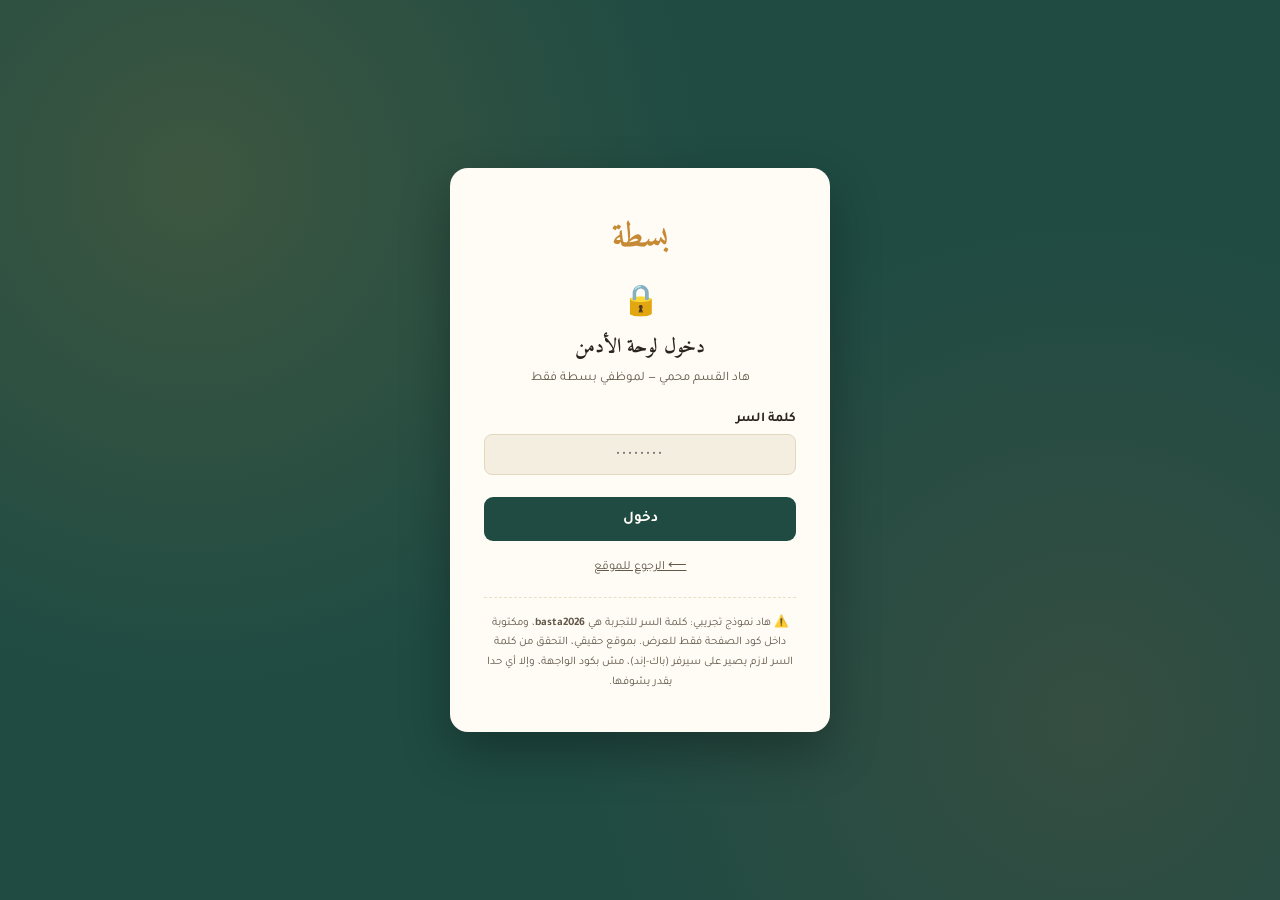
==== admin.html @ 34656336 "Add files via upload" ====
<!DOCTYPE html>
<html lang="ar" dir="rtl">
<head>
<meta charset="UTF-8">
<meta name="viewport" content="width=device-width, initial-scale=1.0">
<title>دخول الأدمن — بسطة</title>
<link rel="preconnect" href="https://fonts.googleapis.com">
<link href="https://fonts.googleapis.com/css2?family=Amiri:ital,wght@0,400;0,700;1,400&family=Tajawal:wght@300;400;500;700;900&display=swap" rel="stylesheet">
<style>
  :root{
    --teal:#1F4B43; --teal-light:#2C6659; --teal-pale:#E4ECE9;
    --clay:#B85C38; --clay-pale:#F2E2D8;
    --stone:#8B7355; --stone-pale:#EDE6D9;
    --copper:#C68A34; --copper-pale:#F5E7CE;
    --green:#3C7A57; --green-pale:#E1EFE6;
    --red:#B03A2E; --red-pale:#F5E0DD;
    --cream:#F4EEE1; --cream-dark:#E9DFC8;
    --charcoal:#2A241D; --charcoal-soft:#63594A;
    --white:#FFFCF6;
    --sidebar-w:230px;
  }
  *{box-sizing:border-box; margin:0; padding:0;}
  body{ font-family:'Tajawal',sans-serif; background:var(--cream); color:var(--charcoal); }
  h1,h2,h3,.amiri{ font-family:'Amiri',serif; }
  button{ font-family:inherit; cursor:pointer; border:none; }
  select,input,textarea{ font-family:inherit; }

  /* ---------- LOGIN GATE ---------- */
  #loginGate{
    min-height:100vh; display:flex; align-items:center; justify-content:center;
    background:
      radial-gradient(circle at 15% 20%, rgba(198,138,52,.18), transparent 40%),
      radial-gradient(circle at 85% 80%, rgba(184,92,56,.15), transparent 40%),
      var(--teal);
    padding:20px;
  }
  .login-card{
    background:var(--white); border-radius:18px; padding:40px 34px; width:100%; max-width:380px;
    box-shadow:0 20px 50px rgba(0,0,0,.3); text-align:center;
  }
  .login-card .mark{ font-family:'Amiri',serif; font-weight:700; font-size:34px; color:var(--copper); }
  .login-card .lock{ font-size:30px; margin:14px 0 6px; }
  .login-card h1{ font-size:20px; margin-bottom:6px; }
  .login-card p.hint{ font-size:13px; color:var(--charcoal-soft); margin-bottom:24px; }
  .login-card .field{ text-align:right; margin-bottom:16px; }
  .login-card label{ display:block; font-size:13.5px; font-weight:700; margin-bottom:6px; }
  .login-card input{
    width:100%; padding:12px 14px; border-radius:9px; border:1.5px solid #e2d8c2; background:var(--cream);
    font-size:15px; text-align:center; letter-spacing:2px;
  }
  .login-card input:focus{ outline:none; border-color:var(--copper); }
  .login-card.shake{ animation:shake .4s; }
  @keyframes shake{ 0%,100%{transform:translateX(0);} 25%{transform:translateX(-8px);} 75%{transform:translateX(8px);} }
  .login-btn{
    width:100%; padding:13px; border-radius:9px; background:var(--teal); color:var(--white);
    font-weight:700; font-size:15px; margin-top:6px;
  }
  .login-btn:hover{ background:var(--teal-light); }
  .login-error{ color:var(--red); font-size:13px; margin-top:12px; display:none; }
  .login-error.show{ display:block; }
  .demo-note{
    margin-top:22px; padding-top:16px; border-top:1px dashed var(--cream-dark);
    font-size:11.5px; color:var(--charcoal-soft); line-height:1.7;
  }
  .back-home{ display:block; margin-top:16px; font-size:12.5px; color:var(--charcoal-soft); }

  /* ---------- topbar ---------- */
  .topbar{
    background:var(--teal); color:var(--white); padding:12px 22px;
    display:flex; align-items:center; justify-content:space-between; position:sticky; top:0; z-index:60;
    box-shadow:0 2px 10px rgba(0,0,0,.15);
  }
  .topbar .logo{ font-family:'Amiri',serif; font-weight:700; font-size:22px; color:var(--copper); }
  .topbar .logo span{ font-family:'Tajawal',sans-serif; font-size:12px; color:var(--teal-pale); margin-right:8px; font-weight:400; }
  .topbar-right{ display:flex; align-items:center; gap:14px; }
  .back-link, .logout-link{ font-size:13.5px; color:var(--teal-pale); border-bottom:1px solid rgba(255,255,255,.4); padding-bottom:2px; background:transparent; }
  .avatar{
    width:34px; height:34px; border-radius:50%; background:var(--copper); color:var(--charcoal);
    display:flex; align-items:center; justify-content:center; font-weight:700; font-size:14px;
  }

  /* ---------- layout ---------- */
  #dashboard{ display:none; }
  .layout{ display:flex; min-height:calc(100vh - 58px); }
  .sidebar{
    width:var(--sidebar-w); background:var(--white); border-left:1px solid var(--cream-dark);
    padding:22px 14px; flex-shrink:0;
  }
  .sidebar .group-label{ font-size:11.5px; color:var(--charcoal-soft); font-weight:700; margin:6px 8px 8px; letter-spacing:.4px; }
  .sidebar button.nav-item{
    display:flex; align-items:center; gap:10px; width:100%; text-align:right; padding:11px 12px;
    border-radius:9px; font-size:14.5px; color:var(--charcoal-soft); font-weight:500; margin-bottom:3px;
  }
  .sidebar button.nav-item:hover{ background:var(--cream); }
  .sidebar button.nav-item.active{ background:var(--teal-pale); color:var(--teal); font-weight:700; }
  .content{ flex:1; padding:28px 30px; max-width:1200px; }
  .content-panel{ display:none; }
  .content-panel.active{ display:block; animation:fadein .3s ease; }
  @keyframes fadein{ from{opacity:0; transform:translateY(6px);} to{opacity:1; transform:translateY(0);} }

  .page-title{ margin-bottom:4px; font-size:24px; }
  .page-sub{ color:var(--charcoal-soft); font-size:14px; margin-bottom:24px; }

  .stats{ display:grid; grid-template-columns:repeat(4,1fr); gap:16px; margin-bottom:30px; }
  @media(max-width:900px){ .stats{ grid-template-columns:repeat(2,1fr); } }
  .stat-card{
    background:var(--white); border-radius:13px; padding:18px; box-shadow:0 2px 8px rgba(42,36,29,.06);
    border-right:4px solid var(--teal);
  }
  .stat-card.clay{ border-color:var(--clay); } .stat-card.stone{ border-color:var(--stone); } .stat-card.copper{ border-color:var(--copper); }
  .stat-card .label{ font-size:12.5px; color:var(--charcoal-soft); margin-bottom:6px; }
  .stat-card .value{ font-family:'Amiri',serif; font-size:28px; font-weight:700; }
  .stat-card .delta{ font-size:12px; color:var(--green); margin-top:4px; }

  .panel{ background:var(--white); border-radius:14px; padding:20px; box-shadow:0 2px 8px rgba(42,36,29,.06); margin-bottom:24px; }
  .panel h3{ font-size:17px; margin-bottom:14px; }

  .bar-row{ display:flex; align-items:center; gap:12px; margin-bottom:14px; }
  .bar-row .bar-label{ width:110px; font-size:13.5px; font-weight:700; flex-shrink:0; }
  .bar-track{ flex:1; background:var(--cream); border-radius:20px; height:16px; overflow:hidden; }
  .bar-fill{ height:100%; border-radius:20px; }
  .bar-row .bar-value{ width:56px; text-align:left; font-size:13px; color:var(--charcoal-soft); flex-shrink:0; }

  .table-toolbar{ display:flex; gap:10px; margin-bottom:16px; flex-wrap:wrap; justify-content:space-between; }
  .table-toolbar input, .table-toolbar select{
    padding:9px 12px; border-radius:8px; border:1px solid #e2d8c2; background:var(--cream); font-size:13.5px;
  }
  table{ width:100%; border-collapse:collapse; font-size:14px; }
  thead th{
    text-align:right; padding:10px 12px; color:var(--charcoal-soft); font-size:12.5px; font-weight:700;
    border-bottom:2px solid var(--cream-dark);
  }
  tbody td{ padding:12px; border-bottom:1px solid var(--cream-dark); vertical-align:middle; }
  tbody tr:hover{ background:var(--cream); }
  .cell-title{ font-weight:700; }
  .cell-sub{ font-size:12px; color:var(--charcoal-soft); }

  .badge{ display:inline-block; font-size:11.5px; font-weight:700; padding:4px 10px; border-radius:20px; }
  .badge.active{ background:var(--green-pale); color:var(--green); }
  .badge.blocked{ background:var(--red-pale); color:var(--red); }
  .badge.v-store{ background:var(--teal-pale); color:var(--teal); }
  .badge.v-market{ background:var(--clay-pale); color:var(--clay); }
  .badge.v-estate{ background:var(--stone-pale); color:var(--stone); }
  .badge.v-cars{ background:var(--copper-pale); color:#8a5c1f; }

  .row-actions{ display:flex; gap:6px; }
  .row-actions button{
    padding:6px 11px; border-radius:7px; font-size:12.5px; font-weight:700; background:var(--cream); color:var(--charcoal);
  }
  .row-actions button.danger{ background:var(--red-pale); color:var(--red); }
  .row-actions button.approve{ background:var(--green-pale); color:var(--green); }
  .row-actions button:hover{ filter:brightness(.95); }

  .form-grid{ display:grid; grid-template-columns:1fr 1fr; gap:16px; }
  @media(max-width:700px){ .form-grid{ grid-template-columns:1fr; } }
  .field{ margin-bottom:14px; }
  .field label{ display:block; font-size:13.5px; font-weight:700; margin-bottom:6px; }
  .field input, .field select{
    width:100%; padding:11px 12px; border-radius:8px; border:1px solid #e2d8c2; background:var(--cream); font-size:14px;
  }
  .submit-btn{
    padding:13px 28px; border-radius:9px; background:var(--copper); color:var(--charcoal); font-weight:700; font-size:15px;
  }
  .submit-btn:hover{ background:#b57a28; }

  .toast{
    position:fixed; bottom:24px; left:24px; background:var(--charcoal); color:var(--cream); padding:14px 20px;
    border-radius:10px; font-size:14px; z-index:200; transform:translateY(20px); opacity:0; transition:.3s; pointer-events:none;
  }
  .toast.show{ transform:translateY(0); opacity:1; }

  @media(max-width:820px){
    .layout{ flex-direction:column; }
    .sidebar{ width:100%; display:flex; overflow-x:auto; gap:4px; padding:10px; border-left:none; border-bottom:1px solid var(--cream-dark); }
    .sidebar .group-label{ display:none; }
    .sidebar button.nav-item{ width:auto; white-space:nowrap; }
    .content{ padding:20px 16px; }
  }
</style>
</head>
<body>

<!-- ===================== LOGIN GATE ===================== -->
<div id="loginGate">
  <div class="login-card" id="loginCard">
    <div class="mark">بسطة</div>
    <div class="lock">🔒</div>
    <h1>دخول لوحة الأدمن</h1>
    <p class="hint">هاد القسم محمي — لموظفي بسطة فقط</p>
    <form id="loginForm">
      <div class="field">
        <label>كلمة السر</label>
        <input type="password" id="passwordInput" placeholder="••••••••" autocomplete="off" required>
      </div>
      <button type="submit" class="login-btn">دخول</button>
      <p class="login-error" id="loginError">كلمة السر غير صحيحة، جرب مرة تانية</p>
    </form>
    <a class="back-home" href="index.html">⟵ الرجوع للموقع</a>
    <div class="demo-note">
      ⚠️ هاد نموذج تجريبي: كلمة السر للتجربة هي <b>basta2026</b>، ومكتوبة داخل كود الصفحة فقط للعرض.
      بموقع حقيقي، التحقق من كلمة السر لازم يصير على سيرفر (باك-إند)، مش بكود الواجهة، وإلا أي حدا يقدر يشوفها.
    </div>
  </div>
</div>

<!-- ===================== DASHBOARD (hidden until login) ===================== -->
<div id="dashboard">
  <div class="topbar">
    <div class="logo">بسطة <span>لوحة الأدمن</span></div>
    <div class="topbar-right">
      <a class="back-link" href="index.html">العودة للموقع ⟶</a>
      <button class="logout-link" id="logoutBtn">تسجيل خروج</button>
      <div class="avatar">أ</div>
    </div>
  </div>

  <div class="layout">
    <div class="sidebar">
      <span class="group-label">الأدمن</span>
      <button class="nav-item active" data-panel="a-overview">📊 نظرة عامة</button>
      <button class="nav-item" data-panel="a-users">👥 المستخدمون</button>
      <button class="nav-item" data-panel="a-review">🕓 مراجعة الإعلانات</button>
      <button class="nav-item" data-panel="a-reports">📈 التقارير</button>
      <button class="nav-item" data-panel="a-settings">⚙️ إعدادات الموقع</button>
    </div>

    <div class="content">

      <div class="content-panel active" id="panel-a-overview">
        <h2 class="page-title">نظرة عامة على المنصة</h2>
        <p class="page-sub">ملخص عن كل الموقع</p>
        <div class="stats">
          <div class="stat-card"><div class="label">إجمالي المستخدمين</div><div class="value">3,112</div><div class="delta">+64 هالأسبوع</div></div>
          <div class="stat-card clay"><div class="label">إجمالي الإعلانات</div><div class="value">12,438</div><div class="delta">+310 هالأسبوع</div></div>
          <div class="stat-card copper"><div class="label">قيد المراجعة</div><div class="value">27</div><div class="delta">يحتاج إجراء</div></div>
          <div class="stat-card stone"><div class="label">بلاغات مفتوحة</div><div class="value">4</div><div class="delta">يحتاج متابعة</div></div>
        </div>
        <div class="panel">
          <h3>توزيع الإعلانات حسب القسم</h3>
          <div class="bar-row"><span class="bar-label">المتجر</span><div class="bar-track"><div class="bar-fill" style="width:70%; background:var(--teal);"></div></div><span class="bar-value">4,120</span></div>
          <div class="bar-row"><span class="bar-label">سوق الاستخدام</span><div class="bar-track"><div class="bar-fill" style="width:100%; background:var(--clay);"></div></div><span class="bar-value">5,860</span></div>
          <div class="bar-row"><span class="bar-label">عقارات</span><div class="bar-track"><div class="bar-fill" style="width:32%; background:var(--stone);"></div></div><span class="bar-value">1,340</span></div>
          <div class="bar-row"><span class="bar-label">سيارات</span><div class="bar-track"><div class="bar-fill" style="width:20%; background:var(--copper);"></div></div><span class="bar-value">1,118</span></div>
        </div>
      </div>

      <div class="content-panel" id="panel-a-users">
        <h2 class="page-title">المستخدمون</h2>
        <p class="page-sub">إدارة حسابات البائعين والمشترين</p>
        <div class="table-toolbar">
          <input type="text" placeholder="دوّر باسم أو رقم هاتف...">
          <select><option value="">كل الحالات</option><option>نشط</option><option>موقوف</option></select>
        </div>
        <div class="panel" style="overflow-x:auto;">
          <table>
            <thead><tr><th>المستخدم</th><th>تاريخ الانضمام</th><th>عدد الإعلانات</th><th>الحالة</th><th>إجراءات</th></tr></thead>
            <tbody id="adminUsersBody"></tbody>
          </table>
        </div>
      </div>

      <div class="content-panel" id="panel-a-review">
        <h2 class="page-title">مراجعة الإعلانات</h2>
        <p class="page-sub">إعلانات بانتظار الموافقة قبل نشرها</p>
        <div class="panel" style="overflow-x:auto;">
          <table>
            <thead><tr><th>الإعلان</th><th>القسم</th><th>البائع</th><th>السعر</th><th>إجراءات</th></tr></thead>
            <tbody id="adminReviewBody"></tbody>
          </table>
        </div>
      </div>

      <div class="content-panel" id="panel-a-reports">
        <h2 class="page-title">التقارير</h2>
        <p class="page-sub">أداء المنصة خلال آخر 6 أشهر</p>
        <div class="panel">
          <h3>نمو عدد الإعلانات الجديدة شهرياً</h3>
          <div class="bar-row"><span class="bar-label">آذار</span><div class="bar-track"><div class="bar-fill" style="width:40%; background:var(--teal);"></div></div><span class="bar-value">820</span></div>
          <div class="bar-row"><span class="bar-label">نيسان</span><div class="bar-track"><div class="bar-fill" style="width:52%; background:var(--teal);"></div></div><span class="bar-value">1,060</span></div>
          <div class="bar-row"><span class="bar-label">أيار</span><div class="bar-track"><div class="bar-fill" style="width:61%; background:var(--teal);"></div></div><span class="bar-value">1,240</span></div>
          <div class="bar-row"><span class="bar-label">حزيران</span><div class="bar-track"><div class="bar-fill" style="width:75%; background:var(--teal);"></div></div><span class="bar-value">1,510</span></div>
          <div class="bar-row"><span class="bar-label">تموز</span><div class="bar-track"><div class="bar-fill" style="width:88%; background:var(--teal);"></div></div><span class="bar-value">1,790</span></div>
          <div class="bar-row"><span class="bar-label">آب</span><div class="bar-track"><div class="bar-fill" style="width:100%; background:var(--teal);"></div></div><span class="bar-value">2,030</span></div>
        </div>
      </div>

      <div class="content-panel" id="panel-a-settings">
        <h2 class="page-title">إعدادات الموقع</h2>
        <div class="panel">
          <div class="form-grid">
            <div class="field"><label>اسم المنصة</label><input type="text" value="بسطة"></div>
            <div class="field"><label>بريد التواصل</label><input type="text" value="support@basta.sy"></div>
            <div class="field"><label>عمولة المتجر (%)</label><input type="text" value="5"></div>
            <div class="field"><label>مدة عرض الإعلان (يوم)</label><input type="text" value="30"></div>
          </div>
          <button class="submit-btn" id="saveSiteSettingsBtn">حفظ الإعدادات</button>
        </div>
      </div>

    </div>
  </div>
</div>

<div class="toast" id="toast"></div>

<script>
/* ================= LOGIN (DEMO ONLY — NOT SECURE) ================= */
const DEMO_PASSWORD = "basta2026";
const loginGate = document.getElementById('loginGate');
const dashboard = document.getElementById('dashboard');
const loginCard = document.getElementById('loginCard');
const loginError = document.getElementById('loginError');

function enterDashboard(){
  loginGate.style.display = 'none';
  dashboard.style.display = 'block';
}

if(sessionStorage.getItem('bastaAdminAuth') === '1'){
  enterDashboard();
}

document.getElementById('loginForm').addEventListener('submit', e => {
  e.preventDefault();
  const val = document.getElementById('passwordInput').value;
  if(val === DEMO_PASSWORD){
    sessionStorage.setItem('bastaAdminAuth', '1');
    enterDashboard();
  } else {
    loginError.classList.add('show');
    loginCard.classList.remove('shake'); void loginCard.offsetWidth; loginCard.classList.add('shake');
    document.getElementById('passwordInput').value = '';
  }
});

document.getElementById('logoutBtn').addEventListener('click', () => {
  sessionStorage.removeItem('bastaAdminAuth');
  dashboard.style.display = 'none';
  loginGate.style.display = 'flex';
  loginError.classList.remove('show');
});

/* ================= DATA ================= */
let adminUsers = [
  {name:"أبو خالد", joined:"يناير 2025", count:7, status:"active"},
  {name:"سامر مصطفى", joined:"مارس 2025", count:3, status:"active"},
  {name:"رهف العلي", joined:"مايو 2025", count:12, status:"active"},
  {name:"عدنان حمود", joined:"يونيو 2025", count:1, status:"blocked"},
  {name:"لينا كردي", joined:"أغسطس 2025", count:5, status:"active"},
];
let adminReview = [
  {title:"محل تجاري على شارع رئيسي", v:"v-estate", vLabel:"عقارات", seller:"رهف العلي", price:2200000},
  {title:"بي إم دبليو 320i 2018", v:"v-cars", vLabel:"سيارات", seller:"سامر مصطفى", price:350000000},
  {title:"فستان زفاف مستعمل مرة واحدة", v:"v-market", vLabel:"سوق الاستخدام", seller:"لينا كردي", price:900000},
];
const fmt = n => n.toLocaleString('en-US') + " ل.س";
const statusLabel = {active:"نشط", blocked:"موقوف"};

function renderAdminUsers(){
  document.getElementById('adminUsersBody').innerHTML = adminUsers.map(u => `
    <tr>
      <td><div class="cell-title">${u.name}</div></td>
      <td class="cell-sub">${u.joined}</td>
      <td>${u.count}</td>
      <td><span class="badge ${u.status}">${statusLabel[u.status]}</span></td>
      <td><div class="row-actions">
        <button class="${u.status === 'active' ? 'danger' : 'approve'}" onclick="toggleUser('${u.name}')">${u.status === 'active' ? 'إيقاف الحساب' : 'إعادة تفعيل'}</button>
      </div></td>
    </tr>`).join('');
}
function toggleUser(name){
  const u = adminUsers.find(u => u.name === name);
  u.status = u.status === 'active' ? 'blocked' : 'active';
  renderAdminUsers();
  showToast(u.status === 'active' ? `✅ تم تفعيل حساب ${name}` : `🚫 تم إيقاف حساب ${name}`);
}

function renderAdminReview(){
  const body = document.getElementById('adminReviewBody');
  body.innerHTML = adminReview.map(r => `
    <tr>
      <td><div class="cell-title">${r.title}</div></td>
      <td><span class="badge ${r.v}">${r.vLabel}</span></td>
      <td class="cell-sub">${r.seller}</td>
      <td>${fmt(r.price)}</td>
      <td><div class="row-actions">
        <button class="approve" onclick="reviewAction('${r.title}','approve')">قبول</button>
        <button class="danger" onclick="reviewAction('${r.title}','reject')">رفض</button>
      </div></td>
    </tr>`).join('') || `<tr><td colspan="5" style="text-align:center; color:var(--charcoal-soft); padding:26px;">ما في إعلانات بانتظار المراجعة 🎉</td></tr>`;
}
function reviewAction(title, action){
  adminReview = adminReview.filter(r => r.title !== title);
  renderAdminReview();
  showToast(action === 'approve' ? '✅ تم قبول الإعلان ونشره' : '❌ تم رفض الإعلان');
}
renderAdminUsers(); renderAdminReview();

/* ================= NAV ================= */
document.querySelectorAll('.nav-item').forEach(b => {
  b.addEventListener('click', () => {
    document.querySelectorAll('.content-panel').forEach(p => p.classList.remove('active'));
    document.getElementById('panel-' + b.dataset.panel).classList.add('active');
    document.querySelectorAll('.nav-item').forEach(x => x.classList.toggle('active', x === b));
    window.scrollTo({top:0, behavior:'smooth'});
  });
});

document.getElementById('saveSiteSettingsBtn').addEventListener('click', () => showToast('✅ تم حفظ إعدادات الموقع'));

/* ================= TOAST ================= */
const toast = document.getElementById('toast');
function showToast(msg){
  toast.textContent = msg;
  toast.classList.add('show');
  clearTimeout(window._toastTimer);
  window._toastTimer = setTimeout(() => toast.classList.remove('show'), 2400);
}
</script>
</body>
</html>
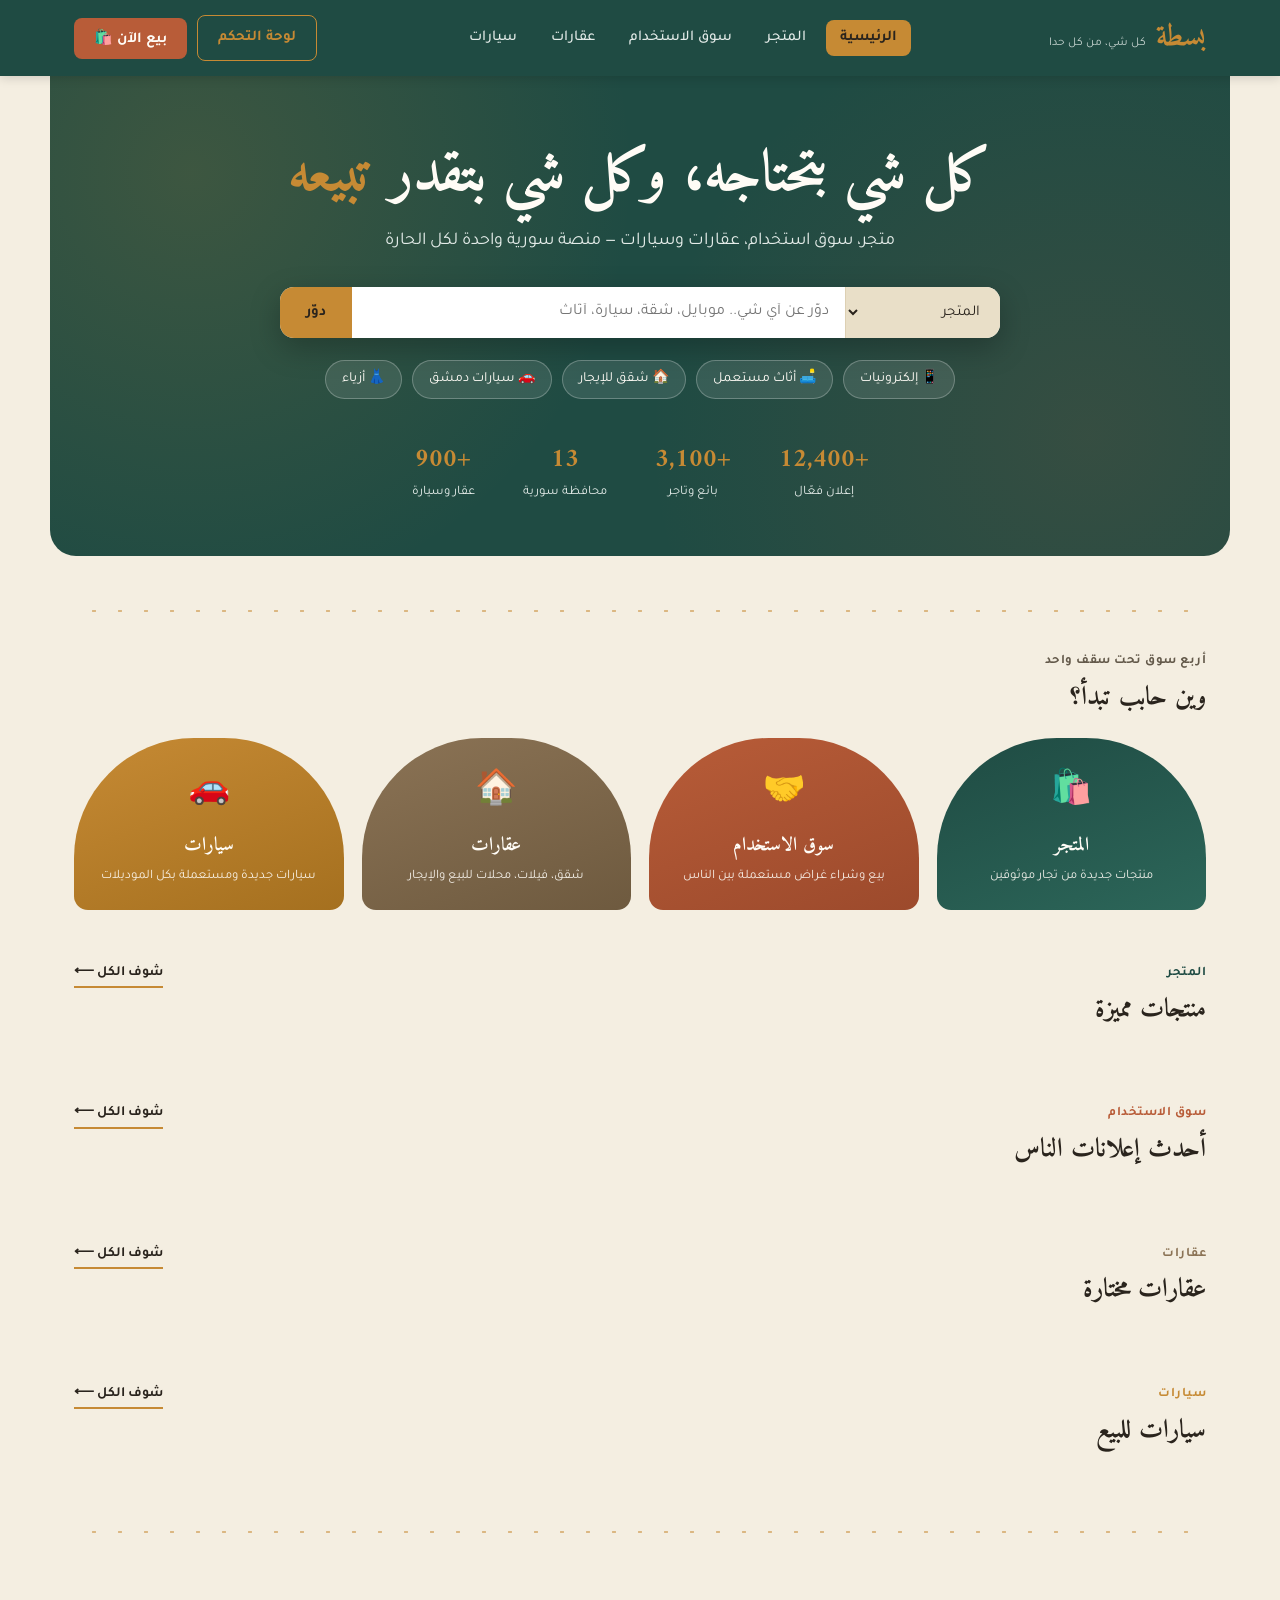
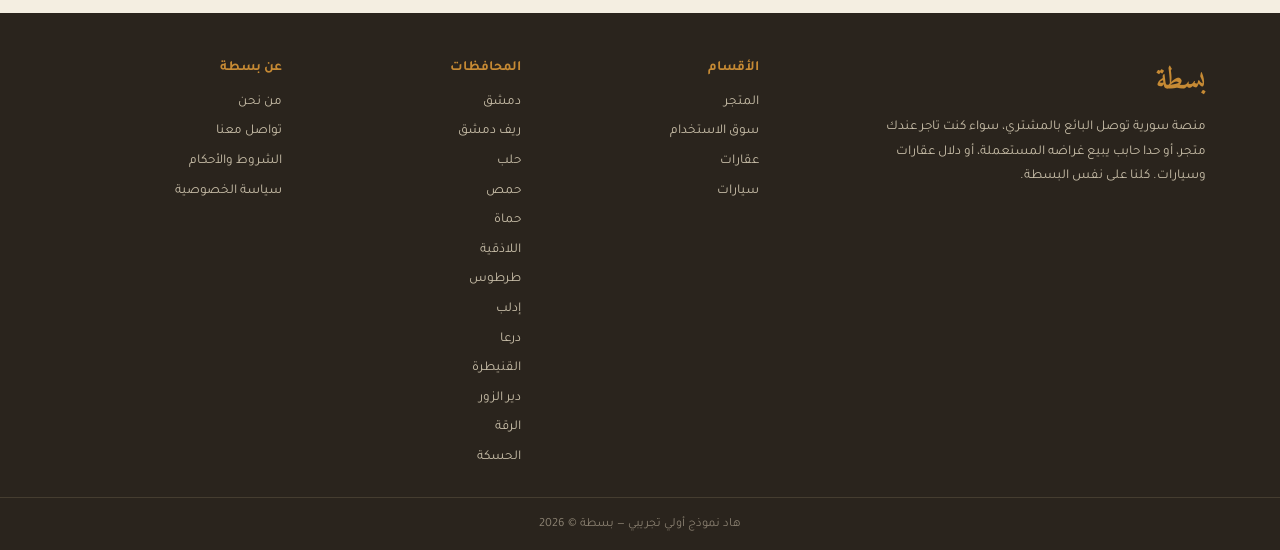
==== commit 4000c995: "Update admin.html" ====
--- a/admin.html
+++ b/admin.html
@@ -3,300 +3,689 @@
 <head>
 <meta charset="UTF-8">
 <meta name="viewport" content="width=device-width, initial-scale=1.0">
-<title>دخول الأدمن — بسطة</title>
+<title>بسطة — كل شي، من كل حدا</title>
 <link rel="preconnect" href="https://fonts.googleapis.com">
 <link href="https://fonts.googleapis.com/css2?family=Amiri:ital,wght@0,400;0,700;1,400&family=Tajawal:wght@300;400;500;700;900&display=swap" rel="stylesheet">
 <style>
   :root{
-    --teal:#1F4B43; --teal-light:#2C6659; --teal-pale:#E4ECE9;
-    --clay:#B85C38; --clay-pale:#F2E2D8;
-    --stone:#8B7355; --stone-pale:#EDE6D9;
-    --copper:#C68A34; --copper-pale:#F5E7CE;
-    --green:#3C7A57; --green-pale:#E1EFE6;
-    --red:#B03A2E; --red-pale:#F5E0DD;
-    --cream:#F4EEE1; --cream-dark:#E9DFC8;
-    --charcoal:#2A241D; --charcoal-soft:#63594A;
+    --teal:#1F4B43;
+    --teal-light:#2C6659;
+    --teal-pale:#E4ECE9;
+    --clay:#B85C38;
+    --clay-pale:#F2E2D8;
+    --stone:#8B7355;
+    --stone-pale:#EDE6D9;
+    --copper:#C68A34;
+    --copper-pale:#F5E7CE;
+    --red:#B03A2E;
+    --cream:#F4EEE1;
+    --cream-dark:#E9DFC8;
+    --charcoal:#2A241D;
+    --charcoal-soft:#63594A;
     --white:#FFFCF6;
-    --sidebar-w:230px;
+    --radius-arch: 120px 120px 14px 14px;
   }
   *{box-sizing:border-box; margin:0; padding:0;}
-  body{ font-family:'Tajawal',sans-serif; background:var(--cream); color:var(--charcoal); }
-  h1,h2,h3,.amiri{ font-family:'Amiri',serif; }
+  html{scroll-behavior:smooth;}
+  body{
+    font-family:'Tajawal', sans-serif;
+    background:var(--cream);
+    color:var(--charcoal);
+    line-height:1.6;
+  }
+  h1,h2,h3, .amiri{ font-family:'Amiri', serif; }
+  a{ text-decoration:none; color:inherit; }
+  ul{ list-style:none; }
   button{ font-family:inherit; cursor:pointer; border:none; }
-  select,input,textarea{ font-family:inherit; }
-
-  /* ---------- LOGIN GATE ---------- */
-  #loginGate{
-    min-height:100vh; display:flex; align-items:center; justify-content:center;
+  img{ max-width:100%; display:block; }
+
+  .star-divider{
+    height:22px;
+    background-image: radial-gradient(var(--copper) 1.6px, transparent 1.8px);
+    background-size: 26px 22px;
+    background-position: center;
+    opacity:.55;
+    margin: 0 auto;
+  }
+  .star-divider.thin{ opacity:.35; height:14px; background-size:20px 14px; }
+
+  header{
+    position:sticky; top:0; z-index:50;
+    background:var(--teal);
+    color:var(--white);
+    box-shadow:0 2px 10px rgba(0,0,0,.15);
+  }
+  .header-inner{
+    max-width:1180px; margin:0 auto; padding:14px 24px;
+    display:flex; align-items:center; justify-content:space-between; gap:18px;
+  }
+  .logo{ display:flex; align-items:baseline; gap:10px; }
+  .logo .mark{ font-family:'Amiri', serif; font-weight:700; font-size:30px; color:var(--copper); }
+  .logo .tag{ font-size:12px; color:var(--teal-pale); opacity:.85; }
+  nav.main-nav{ display:flex; gap:6px; flex-wrap:wrap; }
+  nav.main-nav button{
+    background:transparent; color:var(--teal-pale); padding:9px 14px; border-radius:8px;
+    font-size:15px; font-weight:500; transition:.2s;
+  }
+  nav.main-nav button:hover{ background:rgba(255,255,255,.08); }
+  nav.main-nav button.active{ background:var(--copper); color:var(--charcoal); font-weight:700; }
+  .sell-btn{
+    background:var(--clay); color:var(--white); padding:10px 20px; border-radius:8px;
+    font-weight:700; font-size:15px; white-space:nowrap;
+  }
+  .sell-btn:hover{ background:#a04f30; }
+  .header-actions{ display:flex; align-items:center; gap:10px; }
+  .burger{ display:none; background:transparent; color:var(--white); font-size:22px; }
+
+  @media(max-width:900px){
+    nav.main-nav{ display:none; }
+    nav.main-nav.open{ display:flex; flex-direction:column; width:100%; padding:10px 0; }
+    .header-inner{ flex-wrap:wrap; }
+    .burger{ display:block; }
+  }
+
+  main{ max-width:1180px; margin:0 auto; padding:0 24px; }
+  section.page{ display:none; }
+  section.page.active{ display:block; animation:fadein .35s ease; }
+  @keyframes fadein{ from{opacity:0; transform:translateY(6px);} to{opacity:1; transform:translateY(0);} }
+
+  .hero{
     background:
-      radial-gradient(circle at 15% 20%, rgba(198,138,52,.18), transparent 40%),
-      radial-gradient(circle at 85% 80%, rgba(184,92,56,.15), transparent 40%),
+      radial-gradient(circle at 12% 20%, rgba(198,138,52,.18), transparent 40%),
+      radial-gradient(circle at 88% 75%, rgba(184,92,56,.15), transparent 40%),
       var(--teal);
-    padding:20px;
-  }
-  .login-card{
-    background:var(--white); border-radius:18px; padding:40px 34px; width:100%; max-width:380px;
-    box-shadow:0 20px 50px rgba(0,0,0,.3); text-align:center;
-  }
-  .login-card .mark{ font-family:'Amiri',serif; font-weight:700; font-size:34px; color:var(--copper); }
-  .login-card .lock{ font-size:30px; margin:14px 0 6px; }
-  .login-card h1{ font-size:20px; margin-bottom:6px; }
-  .login-card p.hint{ font-size:13px; color:var(--charcoal-soft); margin-bottom:24px; }
-  .login-card .field{ text-align:right; margin-bottom:16px; }
-  .login-card label{ display:block; font-size:13.5px; font-weight:700; margin-bottom:6px; }
-  .login-card input{
-    width:100%; padding:12px 14px; border-radius:9px; border:1.5px solid #e2d8c2; background:var(--cream);
-    font-size:15px; text-align:center; letter-spacing:2px;
-  }
-  .login-card input:focus{ outline:none; border-color:var(--copper); }
-  .login-card.shake{ animation:shake .4s; }
-  @keyframes shake{ 0%,100%{transform:translateX(0);} 25%{transform:translateX(-8px);} 75%{transform:translateX(8px);} }
-  .login-btn{
+    color:var(--white);
+    margin:0 -24px; padding:64px 24px 50px;
+  }
+  .hero-inner{ max-width:1180px; margin:0 auto; text-align:center; }
+  .hero h1{ font-size:clamp(34px,5vw,58px); font-weight:700; line-height:1.25; }
+  .hero h1 span{ color:var(--copper); }
+  .hero p.sub{ margin-top:14px; font-size:18px; color:var(--teal-pale); }
+  .search-bar{
+    margin:32px auto 0; max-width:720px; background:var(--white); border-radius:14px;
+    display:flex; overflow:hidden; box-shadow:0 10px 30px rgba(0,0,0,.25);
+  }
+  .search-bar select{
+    border:none; background:var(--cream-dark); color:var(--charcoal); padding:0 16px;
+    font-family:inherit; font-size:15px; border-left:1px solid #ddd0b3;
+  }
+  .search-bar input{
+    flex:1; border:none; padding:16px; font-family:inherit; font-size:16px; color:var(--charcoal);
+  }
+  .search-bar input:focus, .search-bar select:focus{ outline:none; }
+  .search-bar button{
+    background:var(--copper); color:var(--charcoal); padding:0 26px; font-weight:700; font-size:15px;
+  }
+  .search-bar button:hover{ background:#b57a28; }
+  .chips{ margin-top:22px; display:flex; gap:10px; justify-content:center; flex-wrap:wrap; }
+  .chip{
+    background:rgba(255,255,255,.1); border:1px solid rgba(255,255,255,.25); color:var(--white);
+    padding:7px 16px; border-radius:20px; font-size:14px;
+  }
+  .chip:hover{ background:rgba(255,255,255,.2); }
+
+  .stats-row{
+    display:flex; justify-content:center; gap:48px; margin-top:40px; flex-wrap:wrap;
+  }
+  .stat b{ display:block; font-size:26px; color:var(--copper); font-family:'Amiri',serif; }
+  .stat span{ font-size:13px; color:var(--teal-pale); }
+
+  .section-head{
+    display:flex; align-items:baseline; justify-content:space-between; margin:52px 0 20px;
+  }
+  .section-head h2{ font-size:26px; font-weight:700; }
+  .section-head .eyebrow{
+    display:block; font-family:'Tajawal',sans-serif; font-size:13px; font-weight:700;
+    letter-spacing:.5px; margin-bottom:4px;
+  }
+  .section-head a.more{ font-size:14px; font-weight:700; border-bottom:2px solid var(--copper); padding-bottom:2px; }
+  .eyebrow.c-store{ color:var(--teal); } .eyebrow.c-market{ color:var(--clay); }
+  .eyebrow.c-estate{ color:var(--stone); } .eyebrow.c-cars{ color:var(--copper); }
+
+  .vertical-grid{ display:grid; grid-template-columns:repeat(4,1fr); gap:18px; margin-bottom:10px; }
+  @media(max-width:900px){ .vertical-grid{ grid-template-columns:repeat(2,1fr); gap:12px; } }
+  .v-card{
+    border-radius:var(--radius-arch); padding:28px 20px 22px; text-align:center;
+    color:var(--white); position:relative; overflow:hidden; transition:.25s transform;
+  }
+  .v-card:hover{ transform:translateY(-4px); }
+  .v-card .icon{ font-size:34px; margin-bottom:10px; }
+  .v-card h3{ font-size:19px; margin-bottom:6px; }
+  .v-card p{ font-size:13px; opacity:.9; }
+  .v-card.store{ background:linear-gradient(160deg,var(--teal),var(--teal-light)); }
+  .v-card.market{ background:linear-gradient(160deg,var(--clay),#9c4a2c); }
+  .v-card.estate{ background:linear-gradient(160deg,var(--stone),#6e5a3f); }
+  .v-card.cars{ background:linear-gradient(160deg,var(--copper),#a5701f); }
+
+  .grid{ display:grid; grid-template-columns:repeat(4,1fr); gap:18px; }
+  @media(max-width:980px){ .grid{ grid-template-columns:repeat(3,1fr); } }
+  @media(max-width:720px){ .grid{ grid-template-columns:repeat(2,1fr); gap:12px; } }
+
+  .card{
+    background:var(--white); border-radius:14px; overflow:hidden;
+    box-shadow:0 2px 10px rgba(42,36,29,.08); transition:.2s;
+    display:flex; flex-direction:column;
+  }
+  .card:hover{ box-shadow:0 10px 24px rgba(42,36,29,.16); transform:translateY(-3px); }
+  .card .thumb{
+    height:130px; border-radius:var(--radius-arch); margin:10px 10px 0;
+    display:flex; align-items:center; justify-content:center; font-size:40px;
+  }
+  .thumb.t-store, .pm-main-image.t-store, .pm-thumb.t-store{ background:var(--teal-pale); }
+  .thumb.t-market, .pm-main-image.t-market, .pm-thumb.t-market{ background:var(--clay-pale); }
+  .thumb.t-estate, .pm-main-image.t-estate, .pm-thumb.t-estate{ background:var(--stone-pale); }
+  .thumb.t-cars, .pm-main-image.t-cars, .pm-thumb.t-cars{ background:var(--copper-pale); }
+
+  .card .body{ padding:14px 14px 16px; flex:1; display:flex; flex-direction:column; gap:6px; }
+  .card h4{ font-size:15.5px; font-weight:700; line-height:1.4; }
+  .card .meta{ font-size:12.5px; color:var(--charcoal-soft); }
+  .badge{
+    display:inline-block; font-size:11px; font-weight:700; padding:3px 9px; border-radius:20px;
+    width:fit-content;
+  }
+  .badge.store{ background:var(--teal-pale); color:var(--teal); }
+  .badge.market{ background:var(--clay-pale); color:var(--clay); }
+  .badge.estate{ background:var(--stone-pale); color:var(--stone); }
+  .badge.cars{ background:var(--copper-pale); color:#8a5c1f; }
+  .price{ font-family:'Amiri',serif; font-weight:700; font-size:19px; margin-top:auto; padding-top:4px; }
+  .card .cta{
+    margin:0 14px 14px; padding:9px; border-radius:8px; font-weight:700; font-size:13.5px;
+    background:var(--teal); color:var(--white); text-align:center;
+  }
+  .card .cta:hover{ background:var(--teal-light); }
+  .card .cta.market{ background:var(--clay); } .card .cta.market:hover{ background:#a04f30; }
+  .card .cta.estate{ background:var(--stone); } .card .cta.estate:hover{ background:#75613f; }
+  .card .cta.cars{ background:var(--copper); color:var(--charcoal); } .card .cta.cars:hover{ background:#b57a28; }
+
+  .page-hero{
+    padding:34px 0 6px;
+  }
+  .page-hero h2{ font-size:30px; }
+  .page-hero p{ color:var(--charcoal-soft); margin-top:6px; font-size:15px; }
+  .filters{
+    display:flex; gap:10px; flex-wrap:wrap; margin:22px 0 28px; background:var(--white);
+    padding:14px; border-radius:12px; box-shadow:0 2px 10px rgba(42,36,29,.06);
+  }
+  .filters select, .filters input{
+    padding:10px 12px; border-radius:8px; border:1px solid #e2d8c2; background:var(--cream);
+    font-family:inherit; font-size:14px; color:var(--charcoal);
+  }
+  .filters input{ flex:1; min-width:160px; }
+  .filters select:focus, .filters input:focus{ outline:2px solid var(--copper); }
+  .result-count{ font-size:13.5px; color:var(--charcoal-soft); margin-bottom:14px; }
+  .empty-state{
+    text-align:center; padding:60px 20px; color:var(--charcoal-soft);
+  }
+  .empty-state .icon{ font-size:40px; margin-bottom:10px; }
+
+  footer{ background:var(--charcoal); color:var(--cream-dark); margin-top:70px; }
+  .footer-inner{
+    max-width:1180px; margin:0 auto; padding:44px 24px 20px;
+    display:grid; grid-template-columns:2fr 1fr 1fr 1fr; gap:30px;
+  }
+  @media(max-width:760px){ .footer-inner{ grid-template-columns:1fr 1fr; } }
+  footer h5{ font-size:14px; margin-bottom:12px; color:var(--copper); }
+  footer .logo .mark{ color:var(--copper); }
+  footer p.about{ font-size:13.5px; color:#c9bfa9; margin-top:10px; line-height:1.8; max-width:320px; }
+  footer li{ font-size:13.5px; margin-bottom:8px; color:#c9bfa9; }
+  footer li:hover{ color:var(--copper); }
+  .footer-bottom{
+    text-align:center; padding:16px; font-size:12.5px; color:#8a8071; border-top:1px solid #453d30;
+  }
+
+  .float-sell{
+    position:fixed; bottom:20px; left:20px; z-index:60;
+    background:var(--clay); color:var(--white); padding:14px 22px; border-radius:30px;
+    font-weight:700; box-shadow:0 8px 20px rgba(0,0,0,.3); display:none; font-size:14.5px;
+  }
+  @media(max-width:900px){ .float-sell{ display:block; } }
+
+  @media(max-width:480px){
+    .hero{ padding:44px 16px 36px; }
+    .hero h1{ font-size:26px; }
+    .hero p.sub{ font-size:15px; }
+    .search-bar{ flex-direction:column; border-radius:12px; margin-top:22px; }
+    .search-bar select{ border-left:none; border-bottom:1px solid #ddd0b3; padding:12px 14px; }
+    .search-bar input{ padding:13px 14px; }
+    .search-bar button{ padding:13px; }
+    .stats-row{ gap:22px 28px; margin-top:28px; }
+    .stat b{ font-size:20px; }
+    .stat span{ font-size:11.5px; }
+    .chips{ gap:7px; }
+    .chip{ padding:6px 12px; font-size:12.5px; }
+
+    main{ padding:0 14px; }
+    .section-head{ margin:36px 0 14px; }
+    .section-head h2{ font-size:20px; }
+    .section-head a.more{ font-size:12.5px; }
+
+    .vertical-grid, .grid{ gap:10px; }
+    .v-card{ padding:18px 10px 14px; border-radius:60px 60px 10px 10px; }
+    .v-card .icon{ font-size:24px; margin-bottom:6px; }
+    .v-card h3{ font-size:14px; }
+    .v-card p{ font-size:11px; }
+
+    .card .thumb{ height:88px; margin:8px 8px 0; border-radius:60px 60px 10px 10px; font-size:26px; }
+    .card .body{ padding:10px 10px 12px; gap:4px; }
+    .card h4{ font-size:13px; }
+    .card .meta{ font-size:11px; }
+    .price{ font-size:15px; }
+    .badge{ font-size:10px; padding:2px 7px; }
+    .card .cta{ margin:0 10px 10px; padding:8px; font-size:12px; }
+
+    .page-hero{ padding:26px 0 4px; }
+    .page-hero h2{ font-size:22px; }
+    .filters{ padding:10px; gap:8px; }
+    .filters select, .filters input{ font-size:13px; padding:9px 10px; }
+
+    .product-modal{ max-width:100%; }
+    .pm-main-image{ font-size:56px; }
+    .pm-price{ font-size:22px; }
+  }
+
+  .overlay{
+    position:fixed; inset:0; background:rgba(42,36,29,.55); z-index:100;
+    display:none; align-items:center; justify-content:center; padding:20px;
+  }
+  .overlay.open{ display:flex; }
+  .modal{
+    background:var(--white); border-radius:16px; max-width:460px; width:100%;
+    padding:26px; max-height:88vh; overflow:auto;
+  }
+  .modal-head{ display:flex; justify-content:space-between; align-items:center; margin-bottom:6px; }
+  .modal-head h3{ font-size:21px; }
+  .modal-head button{ background:transparent; font-size:22px; color:var(--charcoal-soft); }
+  .modal p.hint{ font-size:13px; color:var(--charcoal-soft); margin-bottom:18px; }
+  .field{ margin-bottom:14px; }
+  .field label{ display:block; font-size:13.5px; font-weight:700; margin-bottom:6px; }
+  .field input, .field select, .field textarea{
+    width:100%; padding:11px 12px; border-radius:8px; border:1px solid #e2d8c2; background:var(--cream);
+    font-family:inherit; font-size:14px;
+  }
+  .field textarea{ resize:vertical; min-height:70px; }
+  .modal .submit{
     width:100%; padding:13px; border-radius:9px; background:var(--teal); color:var(--white);
     font-weight:700; font-size:15px; margin-top:6px;
   }
-  .login-btn:hover{ background:var(--teal-light); }
-  .login-error{ color:var(--red); font-size:13px; margin-top:12px; display:none; }
-  .login-error.show{ display:block; }
-  .demo-note{
-    margin-top:22px; padding-top:16px; border-top:1px dashed var(--cream-dark);
-    font-size:11.5px; color:var(--charcoal-soft); line-height:1.7;
-  }
-  .back-home{ display:block; margin-top:16px; font-size:12.5px; color:var(--charcoal-soft); }
-
-  /* ---------- topbar ---------- */
-  .topbar{
-    background:var(--teal); color:var(--white); padding:12px 22px;
-    display:flex; align-items:center; justify-content:space-between; position:sticky; top:0; z-index:60;
-    box-shadow:0 2px 10px rgba(0,0,0,.15);
-  }
-  .topbar .logo{ font-family:'Amiri',serif; font-weight:700; font-size:22px; color:var(--copper); }
-  .topbar .logo span{ font-family:'Tajawal',sans-serif; font-size:12px; color:var(--teal-pale); margin-right:8px; font-weight:400; }
-  .topbar-right{ display:flex; align-items:center; gap:14px; }
-  .back-link, .logout-link{ font-size:13.5px; color:var(--teal-pale); border-bottom:1px solid rgba(255,255,255,.4); padding-bottom:2px; background:transparent; }
-  .avatar{
-    width:34px; height:34px; border-radius:50%; background:var(--copper); color:var(--charcoal);
-    display:flex; align-items:center; justify-content:center; font-weight:700; font-size:14px;
-  }
-
-  /* ---------- layout ---------- */
-  #dashboard{ display:none; }
-  .layout{ display:flex; min-height:calc(100vh - 58px); }
-  .sidebar{
-    width:var(--sidebar-w); background:var(--white); border-left:1px solid var(--cream-dark);
-    padding:22px 14px; flex-shrink:0;
-  }
-  .sidebar .group-label{ font-size:11.5px; color:var(--charcoal-soft); font-weight:700; margin:6px 8px 8px; letter-spacing:.4px; }
-  .sidebar button.nav-item{
-    display:flex; align-items:center; gap:10px; width:100%; text-align:right; padding:11px 12px;
-    border-radius:9px; font-size:14.5px; color:var(--charcoal-soft); font-weight:500; margin-bottom:3px;
-  }
-  .sidebar button.nav-item:hover{ background:var(--cream); }
-  .sidebar button.nav-item.active{ background:var(--teal-pale); color:var(--teal); font-weight:700; }
-  .content{ flex:1; padding:28px 30px; max-width:1200px; }
-  .content-panel{ display:none; }
-  .content-panel.active{ display:block; animation:fadein .3s ease; }
-  @keyframes fadein{ from{opacity:0; transform:translateY(6px);} to{opacity:1; transform:translateY(0);} }
-
-  .page-title{ margin-bottom:4px; font-size:24px; }
-  .page-sub{ color:var(--charcoal-soft); font-size:14px; margin-bottom:24px; }
-
-  .stats{ display:grid; grid-template-columns:repeat(4,1fr); gap:16px; margin-bottom:30px; }
-  @media(max-width:900px){ .stats{ grid-template-columns:repeat(2,1fr); } }
-  .stat-card{
-    background:var(--white); border-radius:13px; padding:18px; box-shadow:0 2px 8px rgba(42,36,29,.06);
-    border-right:4px solid var(--teal);
-  }
-  .stat-card.clay{ border-color:var(--clay); } .stat-card.stone{ border-color:var(--stone); } .stat-card.copper{ border-color:var(--copper); }
-  .stat-card .label{ font-size:12.5px; color:var(--charcoal-soft); margin-bottom:6px; }
-  .stat-card .value{ font-family:'Amiri',serif; font-size:28px; font-weight:700; }
-  .stat-card .delta{ font-size:12px; color:var(--green); margin-top:4px; }
-
-  .panel{ background:var(--white); border-radius:14px; padding:20px; box-shadow:0 2px 8px rgba(42,36,29,.06); margin-bottom:24px; }
-  .panel h3{ font-size:17px; margin-bottom:14px; }
-
-  .bar-row{ display:flex; align-items:center; gap:12px; margin-bottom:14px; }
-  .bar-row .bar-label{ width:110px; font-size:13.5px; font-weight:700; flex-shrink:0; }
-  .bar-track{ flex:1; background:var(--cream); border-radius:20px; height:16px; overflow:hidden; }
-  .bar-fill{ height:100%; border-radius:20px; }
-  .bar-row .bar-value{ width:56px; text-align:left; font-size:13px; color:var(--charcoal-soft); flex-shrink:0; }
-
-  .table-toolbar{ display:flex; gap:10px; margin-bottom:16px; flex-wrap:wrap; justify-content:space-between; }
-  .table-toolbar input, .table-toolbar select{
-    padding:9px 12px; border-radius:8px; border:1px solid #e2d8c2; background:var(--cream); font-size:13.5px;
-  }
-  table{ width:100%; border-collapse:collapse; font-size:14px; }
-  thead th{
-    text-align:right; padding:10px 12px; color:var(--charcoal-soft); font-size:12.5px; font-weight:700;
-    border-bottom:2px solid var(--cream-dark);
-  }
-  tbody td{ padding:12px; border-bottom:1px solid var(--cream-dark); vertical-align:middle; }
-  tbody tr:hover{ background:var(--cream); }
-  .cell-title{ font-weight:700; }
-  .cell-sub{ font-size:12px; color:var(--charcoal-soft); }
-
-  .badge{ display:inline-block; font-size:11.5px; font-weight:700; padding:4px 10px; border-radius:20px; }
-  .badge.active{ background:var(--green-pale); color:var(--green); }
-  .badge.blocked{ background:var(--red-pale); color:var(--red); }
-  .badge.v-store{ background:var(--teal-pale); color:var(--teal); }
-  .badge.v-market{ background:var(--clay-pale); color:var(--clay); }
-  .badge.v-estate{ background:var(--stone-pale); color:var(--stone); }
-  .badge.v-cars{ background:var(--copper-pale); color:#8a5c1f; }
-
-  .row-actions{ display:flex; gap:6px; }
-  .row-actions button{
-    padding:6px 11px; border-radius:7px; font-size:12.5px; font-weight:700; background:var(--cream); color:var(--charcoal);
-  }
-  .row-actions button.danger{ background:var(--red-pale); color:var(--red); }
-  .row-actions button.approve{ background:var(--green-pale); color:var(--green); }
-  .row-actions button:hover{ filter:brightness(.95); }
-
-  .form-grid{ display:grid; grid-template-columns:1fr 1fr; gap:16px; }
-  @media(max-width:700px){ .form-grid{ grid-template-columns:1fr; } }
-  .field{ margin-bottom:14px; }
-  .field label{ display:block; font-size:13.5px; font-weight:700; margin-bottom:6px; }
-  .field input, .field select{
-    width:100%; padding:11px 12px; border-radius:8px; border:1px solid #e2d8c2; background:var(--cream); font-size:14px;
-  }
-  .submit-btn{
-    padding:13px 28px; border-radius:9px; background:var(--copper); color:var(--charcoal); font-weight:700; font-size:15px;
-  }
-  .submit-btn:hover{ background:#b57a28; }
+  .modal .submit:hover{ background:var(--teal-light); }
+
+  .upload-zone{
+    border:2px dashed var(--cream-dark); border-radius:12px; padding:26px 16px; text-align:center;
+    cursor:pointer; transition:.2s; background:var(--cream);
+  }
+  .upload-zone:hover, .upload-zone.dragover{ border-color:var(--copper); background:var(--copper-pale); }
+  .upload-icon{ display:block; font-size:26px; margin-bottom:6px; }
+  .upload-text{ font-size:12.5px; color:var(--charcoal-soft); }
+  .upload-thumbs{ display:flex; gap:9px; flex-wrap:wrap; margin-top:10px; }
+  .upload-thumb{
+    position:relative; width:66px; height:66px; border-radius:10px; overflow:hidden;
+    border:1.5px solid var(--cream-dark);
+  }
+  .upload-thumb img{ width:100%; height:100%; object-fit:cover; }
+  .upload-thumb .remove-thumb{
+    position:absolute; top:3px; left:3px; width:18px; height:18px; border-radius:50%;
+    background:rgba(42,36,29,.75); color:var(--white); font-size:11px; display:flex; align-items:center; justify-content:center;
+  }
+  .upload-thumb .remove-thumb:hover{ background:var(--red); }
+
+  .product-modal{ max-width:840px; }
+  .pm-body{ display:grid; grid-template-columns:1.1fr 1fr; gap:26px; }
+  @media(max-width:680px){ .pm-body{ grid-template-columns:1fr; } }
+
+  .pm-main-image{
+    position:relative; aspect-ratio:1/1; border-radius:16px; overflow:hidden;
+    display:flex; align-items:center; justify-content:center; font-size:76px;
+  }
+  .pm-nav{
+    position:absolute; top:50%; transform:translateY(-50%); width:38px; height:38px; border-radius:50%;
+    background:rgba(255,252,246,.9); color:var(--charcoal); font-size:22px; display:flex; align-items:center; justify-content:center;
+    box-shadow:0 2px 8px rgba(0,0,0,.15); z-index:2;
+  }
+  .pm-nav:hover{ background:var(--white); }
+  .pm-nav.prev{ right:12px; }
+  .pm-nav.next{ left:12px; }
+  .pm-dots{ position:absolute; bottom:12px; left:0; right:0; display:flex; justify-content:center; gap:6px; }
+  .pm-dots span{ width:6px; height:6px; border-radius:50%; background:rgba(42,36,29,.25); }
+  .pm-dots span.active{ background:var(--charcoal); width:16px; border-radius:4px; transition:.2s; }
+
+  .pm-thumbs{ display:flex; gap:8px; margin-top:10px; overflow-x:auto; padding-bottom:4px; }
+  .pm-thumb{
+    width:58px; height:58px; border-radius:10px; flex-shrink:0; display:flex; align-items:center; justify-content:center;
+    font-size:22px; cursor:pointer; border:2px solid transparent; transition:.15s;
+  }
+  .pm-thumb.active{ border-color:var(--copper); }
+  .pm-thumb:hover{ border-color:var(--cream-dark); }
+
+  .pm-info{ display:flex; flex-direction:column; }
+  .pm-info .badge{ width:fit-content; margin-bottom:10px; }
+  .pm-price{ font-family:'Amiri',serif; font-size:27px; font-weight:700; color:var(--teal); margin-bottom:6px; }
+  .pm-vendor{ font-size:13.5px; color:var(--charcoal-soft); margin-bottom:14px; }
+  .pm-desc{ font-size:14px; line-height:1.85; color:var(--charcoal-soft); margin-bottom:20px; }
+  .pm-qty{ display:flex; align-items:center; gap:14px; margin-bottom:18px; }
+  .pm-qty label{ font-size:13.5px; font-weight:700; }
+  .qty-stepper{ display:flex; align-items:center; border:1.5px solid var(--cream-dark); border-radius:8px; overflow:hidden; }
+  .qty-stepper button{ width:36px; height:36px; background:var(--cream); font-size:18px; color:var(--charcoal); }
+  .qty-stepper button:hover{ background:var(--cream-dark); }
+  .qty-stepper span{ width:42px; text-align:center; font-weight:700; font-size:14px; }
+  .pm-add-cart{
+    margin-top:auto; width:100%; padding:14px; border-radius:10px; background:var(--teal); color:var(--white);
+    font-weight:700; font-size:15px;
+  }
+  .pm-add-cart:hover{ background:var(--teal-light); }
 
   .toast{
-    position:fixed; bottom:24px; left:24px; background:var(--charcoal); color:var(--cream); padding:14px 20px;
-    border-radius:10px; font-size:14px; z-index:200; transform:translateY(20px); opacity:0; transition:.3s; pointer-events:none;
+    position:fixed; bottom:26px; right:26px; background:var(--charcoal); color:var(--cream);
+    padding:14px 20px; border-radius:10px; font-size:14px; z-index:200; box-shadow:0 8px 24px rgba(0,0,0,.3);
+    display:flex; align-items:center; gap:10px; transform:translateY(20px); opacity:0; pointer-events:none;
+    transition:.3s;
   }
   .toast.show{ transform:translateY(0); opacity:1; }
-
-  @media(max-width:820px){
-    .layout{ flex-direction:column; }
-    .sidebar{ width:100%; display:flex; overflow-x:auto; gap:4px; padding:10px; border-left:none; border-bottom:1px solid var(--cream-dark); }
-    .sidebar .group-label{ display:none; }
-    .sidebar button.nav-item{ width:auto; white-space:nowrap; }
-    .content{ padding:20px 16px; }
-  }
 </style>
 </head>
 <body>
 
-<!-- ===================== LOGIN GATE ===================== -->
-<div id="loginGate">
-  <div class="login-card" id="loginCard">
-    <div class="mark">بسطة</div>
-    <div class="lock">🔒</div>
-    <h1>دخول لوحة الأدمن</h1>
-    <p class="hint">هاد القسم محمي — لموظفي بسطة فقط</p>
-    <form id="loginForm">
+<header>
+  <div class="header-inner">
+    <div class="logo">
+      <span class="mark">بسطة</span>
+      <span class="tag">كل شي، من كل حدا</span>
+    </div>
+    <button class="burger" id="burgerBtn">☰</button>
+    <nav class="main-nav" id="mainNav">
+      <button data-page="home" class="active">الرئيسية</button>
+      <button data-page="store">المتجر</button>
+      <button data-page="market">سوق الاستخدام</button>
+      <button data-page="estate">عقارات</button>
+      <button data-page="cars">سيارات</button>
+    </nav>
+    <div class="header-actions">
+      <a class="sell-btn" href="basta-dashboard.html" style="background:transparent; border:1.5px solid var(--copper); color:var(--copper);">لوحة التحكم</a>
+      <button class="sell-btn" id="sellBtnHeader">بيع الآن 🛍️</button>
+    </div>
+  </div>
+</header>
+
+<main>
+
+  <section class="page active" id="page-home">
+    <div class="hero" style="border-radius:0 0 26px 26px;">
+      <div class="hero-inner">
+        <h1>كل شي بتحتاجه، وكل شي بتقدر <span>تبيعه</span></h1>
+        <p class="sub">متجر، سوق استخدام، عقارات وسيارات — منصة سورية واحدة لكل الحارة</p>
+        <div class="search-bar">
+          <select id="homeSearchScope">
+            <option value="store">المتجر</option>
+            <option value="market">سوق الاستخدام</option>
+            <option value="estate">عقارات</option>
+            <option value="cars">سيارات</option>
+          </select>
+          <input type="text" placeholder="دوّر عن أي شي.. موبايل، شقة، سيارة، أثاث">
+          <button id="homeSearchBtn">دوّر</button>
+        </div>
+        <div class="chips">
+          <span class="chip">📱 إلكترونيات</span>
+          <span class="chip">🛋️ أثاث مستعمل</span>
+          <span class="chip">🏠 شقق للإيجار</span>
+          <span class="chip">🚗 سيارات دمشق</span>
+          <span class="chip">👗 أزياء</span>
+        </div>
+        <div class="stats-row">
+          <div class="stat"><b>+12,400</b><span>إعلان فعّال</span></div>
+          <div class="stat"><b>+3,100</b><span>بائع وتاجر</span></div>
+          <div class="stat"><b>13</b><span>محافظة سورية</span></div>
+          <div class="stat"><b>+900</b><span>عقار وسيارة</span></div>
+        </div>
+      </div>
+    </div>
+
+    <div class="star-divider" style="margin-top:44px;"></div>
+
+    <div class="section-head" style="margin-top:30px;">
+      <div>
+        <span class="eyebrow" style="color:var(--charcoal-soft)">أربع سوق تحت سقف واحد</span>
+        <h2>وين حابب تبدأ؟</h2>
+      </div>
+    </div>
+    <div class="vertical-grid">
+      <a class="v-card store" data-page="store"><div class="icon">🛍️</div><h3>المتجر</h3><p>منتجات جديدة من تجار موثوقين</p></a>
+      <a class="v-card market" data-page="market"><div class="icon">🤝</div><h3>سوق الاستخدام</h3><p>بيع وشراء غراض مستعملة بين الناس</p></a>
+      <a class="v-card estate" data-page="estate"><div class="icon">🏠</div><h3>عقارات</h3><p>شقق، فيلات، محلات للبيع والإيجار</p></a>
+      <a class="v-card cars" data-page="cars"><div class="icon">🚗</div><h3>سيارات</h3><p>سيارات جديدة ومستعملة بكل الموديلات</p></a>
+    </div>
+
+    <div class="section-head">
+      <div><span class="eyebrow c-store">المتجر</span><h2>منتجات مميزة</h2></div>
+      <a class="more" data-page="store">شوف الكل ⟵</a>
+    </div>
+    <div class="grid" id="homeStoreGrid"></div>
+
+    <div class="section-head">
+      <div><span class="eyebrow c-market">سوق الاستخدام</span><h2>أحدث إعلانات الناس</h2></div>
+      <a class="more" data-page="market">شوف الكل ⟵</a>
+    </div>
+    <div class="grid" id="homeMarketGrid"></div>
+
+    <div class="section-head">
+      <div><span class="eyebrow c-estate">عقارات</span><h2>عقارات مختارة</h2></div>
+      <a class="more" data-page="estate">شوف الكل ⟵</a>
+    </div>
+    <div class="grid" id="homeEstateGrid"></div>
+
+    <div class="section-head">
+      <div><span class="eyebrow c-cars">سيارات</span><h2>سيارات للبيع</h2></div>
+      <a class="more" data-page="cars">شوف الكل ⟵</a>
+    </div>
+    <div class="grid" id="homeCarsGrid"></div>
+
+    <div class="star-divider" style="margin-top:50px;"></div>
+  </section>
+
+  <section class="page" id="page-store">
+    <div class="page-hero">
+      <span class="eyebrow c-store">المتجر الإلكتروني</span>
+      <h2>تسوق منتجات جديدة</h2>
+      <p>منتجات من تجار ومحلات موثوقة، توصيل لكل المحافظات</p>
+    </div>
+    <div class="filters">
+      <select id="storeCategory">
+        <option value="">كل الأقسام</option>
+        <option>إلكترونيات</option>
+        <option>أزياء</option>
+        <option>منزل ومطبخ</option>
+        <option>جمال وعناية</option>
+        <option>أطفال</option>
+        <option>رياضة</option>
+      </select>
+      <select id="storeSort">
+        <option value="">ترتيب حسب</option>
+        <option value="low">السعر: من الأقل للأعلى</option>
+        <option value="high">السعر: من الأعلى للأقل</option>
+      </select>
+      <input type="text" id="storeSearch" placeholder="دوّر عن منتج...">
+    </div>
+    <p class="result-count" id="storeCount"></p>
+    <div class="grid" id="storeGrid"></div>
+  </section>
+
+  <section class="page" id="page-market">
+    <div class="page-hero">
+      <span class="eyebrow c-market">سوق الاستخدام</span>
+      <h2>بيع وشراء من الناس مباشرة</h2>
+      <p>إعلانات مباشرة من مستخدمين، بلا وسيط — تواصل مع البائع مباشرة</p>
+    </div>
+    <div class="filters">
+      <select id="marketCategory">
+        <option value="">كل الأقسام</option>
+        <option>أثاث</option>
+        <option>أجهزة كهربائية</option>
+        <option>ملابس</option>
+        <option>موبايلات</option>
+        <option>أدوات منزلية</option>
+      </select>
+      <select id="marketCity">
+        <option value="">كل المحافظات</option>
+        <option>دمشق</option><option>ريف دمشق</option><option>حلب</option><option>حمص</option><option>حماة</option><option>اللاذقية</option><option>طرطوس</option><option>إدلب</option><option>درعا</option><option>القنيطرة</option><option>دير الزور</option><option>الرقة</option><option>الحسكة</option>
+      </select>
+      <input type="text" id="marketSearch" placeholder="دوّر عن غرض مستعمل...">
+    </div>
+    <p class="result-count" id="marketCount"></p>
+    <div class="grid" id="marketGrid"></div>
+  </section>
+
+  <section class="page" id="page-estate">
+    <div class="page-hero">
+      <span class="eyebrow c-estate">عقارات</span>
+      <h2>شقق، فيلات، محلات وأراضي</h2>
+      <p>للبيع أو للإيجار، بكل المحافظات السورية</p>
+    </div>
+    <div class="filters">
+      <select id="estateType">
+        <option value="">كل الأنواع</option>
+        <option>شقة</option><option>فيلا</option><option>محل تجاري</option><option>أرض</option>
+      </select>
+      <select id="estatePurpose">
+        <option value="">للبيع أو للإيجار</option>
+        <option>للبيع</option><option>للإيجار</option>
+      </select>
+      <select id="estateCity">
+        <option value="">كل المحافظات</option>
+        <option>دمشق</option><option>ريف دمشق</option><option>حلب</option><option>حمص</option><option>حماة</option><option>اللاذقية</option><option>طرطوس</option><option>إدلب</option><option>درعا</option><option>القنيطرة</option><option>دير الزور</option><option>الرقة</option><option>الحسكة</option>
+      </select>
+      <input type="text" id="estateSearch" placeholder="دوّر عن حي أو منطقة...">
+    </div>
+    <p class="result-count" id="estateCount"></p>
+    <div class="grid" id="estateGrid"></div>
+  </section>
+
+  <section class="page" id="page-cars">
+    <div class="page-hero">
+      <span class="eyebrow c-cars">سيارات</span>
+      <h2>سيارات جديدة ومستعملة</h2>
+      <p>كل الماركات والموديلات، بكل المحافظات</p>
+    </div>
+    <div class="filters">
+      <select id="carsBrand">
+        <option value="">كل الماركات</option>
+        <option>كيا</option><option>هيونداي</option><option>تويوتا</option><option>مرسيدس</option>
+        <option>بي إم دبليو</option><option>سكودا</option>
+      </select>
+      <select id="carsCity">
+        <option value="">كل المحافظات</option>
+        <option>دمشق</option><option>ريف دمشق</option><option>حلب</option><option>حمص</option><option>حماة</option><option>اللاذقية</option><option>طرطوس</option><option>إدلب</option><option>درعا</option><option>القنيطرة</option><option>دير الزور</option><option>الرقة</option><option>الحسكة</option>
+      </select>
+      <select id="carsSort">
+        <option value="">ترتيب حسب</option>
+        <option value="low">السعر: من الأقل للأعلى</option>
+        <option value="high">السعر: من الأعلى للأقل</option>
+      </select>
+      <input type="text" id="carsSearch" placeholder="دوّر عن موديل...">
+    </div>
+    <p class="result-count" id="carsCount"></p>
+    <div class="grid" id="carsGrid"></div>
+  </section>
+
+</main>
+
+<button class="float-sell" id="sellBtnFloat">➕ بيع الآن</button>
+
+<footer>
+  <div class="footer-inner">
+    <div>
+      <div class="logo"><span class="mark">بسطة</span></div>
+      <p class="about">منصة سورية توصل البائع بالمشتري، سواء كنت تاجر عندك متجر، أو حدا حابب يبيع غراضه المستعملة، أو دلال عقارات وسيارات. كلنا على نفس البسطة.</p>
+    </div>
+    <div>
+      <h5>الأقسام</h5>
+      <ul>
+        <li>المتجر</li><li>سوق الاستخدام</li><li>عقارات</li><li>سيارات</li>
+      </ul>
+    </div>
+    <div>
+      <h5>المحافظات</h5>
+      <ul>
+        <li>دمشق</li><li>ريف دمشق</li><li>حلب</li><li>حمص</li><li>حماة</li><li>اللاذقية</li><li>طرطوس</li><li>إدلب</li><li>درعا</li><li>القنيطرة</li><li>دير الزور</li><li>الرقة</li><li>الحسكة</li>
+      </ul>
+    </div>
+    <div>
+      <h5>عن بسطة</h5>
+      <ul>
+        <li>من نحن</li><li>تواصل معنا</li><li>الشروط والأحكام</li><li>سياسة الخصوصية</li>
+      </ul>
+    </div>
+  </div>
+  <div class="footer-bottom">هاد نموذج أولي تجريبي — بسطة © 2026</div>
+</footer>
+
+<div class="overlay" id="overlay">
+  <div class="modal">
+    <div class="modal-head">
+      <h3>انشر إعلانك</h3>
+      <button id="closeModal">✕</button>
+    </div>
+    <p class="hint">هاد نموذج تجريبي، الإعلان ما رح ينشر فعلياً</p>
+    <form id="adForm">
       <div class="field">
-        <label>كلمة السر</label>
-        <input type="password" id="passwordInput" placeholder="••••••••" autocomplete="off" required>
+        <label>القسم</label>
+        <select id="adSection">
+          <option value="store">منتج بالمتجر</option>
+          <option value="market">غرض مستعمل</option>
+          <option value="estate">عقار</option>
+          <option value="cars">سيارة</option>
+        </select>
       </div>
-      <button type="submit" class="login-btn">دخول</button>
-      <p class="login-error" id="loginError">كلمة السر غير صحيحة، جرب مرة تانية</p>
+      <div class="field"><label>عنوان الإعلان</label><input type="text" placeholder="مثال: آيفون 13 برو حالة ممتازة" required></div>
+      <div class="field"><label>السعر (ل.س)</label><input type="text" placeholder="مثال: 3,500,000" required></div>
+      <div class="field"><label>المحافظة</label>
+        <select>
+          <option>دمشق</option><option>ريف دمشق</option><option>حلب</option><option>حمص</option><option>حماة</option><option>اللاذقية</option><option>طرطوس</option><option>إدلب</option><option>درعا</option><option>القنيطرة</option><option>دير الزور</option><option>الرقة</option><option>الحسكة</option>
+        </select>
+      </div>
+      <div class="field">
+        <label>صور الإعلان</label>
+        <div class="upload-zone" id="uploadZone">
+          <span class="upload-icon">📷</span>
+          <span class="upload-text">اضغط هون أو اسحب الصور حتى 6 صور</span>
+          <input type="file" id="listingImages" accept="image/*" multiple hidden>
+        </div>
+        <div class="upload-thumbs" id="uploadThumbs"></div>
+      </div>
+      <div class="field"><label>وصف الإعلان</label><textarea placeholder="اكتب تفاصيل الإعلان هون..."></textarea></div>
+      <button type="submit" class="submit">نشر الإعلان</button>
     </form>
-    <a class="back-home" href="index.html">⟵ الرجوع للموقع</a>
-    <div class="demo-note">
-      ⚠️ هاد نموذج تجريبي: كلمة السر للتجربة هي <b>basta2026</b>، ومكتوبة داخل كود الصفحة فقط للعرض.
-      بموقع حقيقي، التحقق من كلمة السر لازم يصير على سيرفر (باك-إند)، مش بكود الواجهة، وإلا أي حدا يقدر يشوفها.
-    </div>
   </div>
 </div>
 
-<!-- ===================== DASHBOARD (hidden until login) ===================== -->
-<div id="dashboard">
-  <div class="topbar">
-    <div class="logo">بسطة <span>لوحة الأدمن</span></div>
-    <div class="topbar-right">
-      <a class="back-link" href="index.html">العودة للموقع ⟶</a>
-      <button class="logout-link" id="logoutBtn">تسجيل خروج</button>
-      <div class="avatar">أ</div>
-    </div>
-  </div>
-
-  <div class="layout">
-    <div class="sidebar">
-      <span class="group-label">الأدمن</span>
-      <button class="nav-item active" data-panel="a-overview">📊 نظرة عامة</button>
-      <button class="nav-item" data-panel="a-users">👥 المستخدمون</button>
-      <button class="nav-item" data-panel="a-review">🕓 مراجعة الإعلانات</button>
-      <button class="nav-item" data-panel="a-reports">📈 التقارير</button>
-      <button class="nav-item" data-panel="a-settings">⚙️ إعدادات الموقع</button>
-    </div>
-
-    <div class="content">
-
-      <div class="content-panel active" id="panel-a-overview">
-        <h2 class="page-title">نظرة عامة على المنصة</h2>
-        <p class="page-sub">ملخص عن كل الموقع</p>
-        <div class="stats">
-          <div class="stat-card"><div class="label">إجمالي المستخدمين</div><div class="value">3,112</div><div class="delta">+64 هالأسبوع</div></div>
-          <div class="stat-card clay"><div class="label">إجمالي الإعلانات</div><div class="value">12,438</div><div class="delta">+310 هالأسبوع</div></div>
-          <div class="stat-card copper"><div class="label">قيد المراجعة</div><div class="value">27</div><div class="delta">يحتاج إجراء</div></div>
-          <div class="stat-card stone"><div class="label">بلاغات مفتوحة</div><div class="value">4</div><div class="delta">يحتاج متابعة</div></div>
+<div class="overlay" id="productOverlay">
+  <div class="modal product-modal">
+    <div class="modal-head">
+      <h3 id="pmTitle">اسم المنتج</h3>
+      <button id="closeProductModal">✕</button>
+    </div>
+    <div class="pm-body">
+      <div class="pm-gallery">
+        <div class="pm-main-image t-store" id="pmMainImage">
+          <button class="pm-nav prev" id="pmPrev">‹</button>
+          <span id="pmMainIcon"></span>
+          <button class="pm-nav next" id="pmNext">›</button>
+          <div class="pm-dots" id="pmDots"></div>
         </div>
-        <div class="panel">
-          <h3>توزيع الإعلانات حسب القسم</h3>
-          <div class="bar-row"><span class="bar-label">المتجر</span><div class="bar-track"><div class="bar-fill" style="width:70%; background:var(--teal);"></div></div><span class="bar-value">4,120</span></div>
-          <div class="bar-row"><span class="bar-label">سوق الاستخدام</span><div class="bar-track"><div class="bar-fill" style="width:100%; background:var(--clay);"></div></div><span class="bar-value">5,860</span></div>
-          <div class="bar-row"><span class="bar-label">عقارات</span><div class="bar-track"><div class="bar-fill" style="width:32%; background:var(--stone);"></div></div><span class="bar-value">1,340</span></div>
-          <div class="bar-row"><span class="bar-label">سيارات</span><div class="bar-track"><div class="bar-fill" style="width:20%; background:var(--copper);"></div></div><span class="bar-value">1,118</span></div>
+        <div class="pm-thumbs" id="pmThumbs"></div>
+      </div>
+      <div class="pm-info">
+        <span class="badge store" id="pmCategory"></span>
+        <div class="pm-price" id="pmPrice"></div>
+        <div class="pm-vendor" id="pmVendor"></div>
+        <p class="pm-desc" id="pmDesc"></p>
+        <div class="pm-qty">
+          <label>الكمية</label>
+          <div class="qty-stepper">
+            <button id="qtyMinus" type="button">−</button>
+            <span id="qtyValue">1</span>
+            <button id="qtyPlus" type="button">+</button>
+          </div>
         </div>
+        <button class="pm-add-cart" id="pmAddCart">أضف للسلة 🛒</button>
       </div>
-
-      <div class="content-panel" id="panel-a-users">
-        <h2 class="page-title">المستخدمون</h2>
-        <p class="page-sub">إدارة حسابات البائعين والمشترين</p>
-        <div class="table-toolbar">
-          <input type="text" placeholder="دوّر باسم أو رقم هاتف...">
-          <select><option value="">كل الحالات</option><option>نشط</option><option>موقوف</option></select>
-        </div>
-        <div class="panel" style="overflow-x:auto;">
-          <table>
-            <thead><tr><th>المستخدم</th><th>تاريخ الانضمام</th><th>عدد الإعلانات</th><th>الحالة</th><th>إجراءات</th></tr></thead>
-            <tbody id="adminUsersBody"></tbody>
-          </table>
-        </div>
-      </div>
-
-      <div class="content-panel" id="panel-a-review">
-        <h2 class="page-title">مراجعة الإعلانات</h2>
-        <p class="page-sub">إعلانات بانتظار الموافقة قبل نشرها</p>
-        <div class="panel" style="overflow-x:auto;">
-          <table>
-            <thead><tr><th>الإعلان</th><th>القسم</th><th>البائع</th><th>السعر</th><th>إجراءات</th></tr></thead>
-            <tbody id="adminReviewBody"></tbody>
-          </table>
-        </div>
-      </div>
-
-      <div class="content-panel" id="panel-a-reports">
-        <h2 class="page-title">التقارير</h2>
-        <p class="page-sub">أداء المنصة خلال آخر 6 أشهر</p>
-        <div class="panel">
-          <h3>نمو عدد الإعلانات الجديدة شهرياً</h3>
-          <div class="bar-row"><span class="bar-label">آذار</span><div class="bar-track"><div class="bar-fill" style="width:40%; background:var(--teal);"></div></div><span class="bar-value">820</span></div>
-          <div class="bar-row"><span class="bar-label">نيسان</span><div class="bar-track"><div class="bar-fill" style="width:52%; background:var(--teal);"></div></div><span class="bar-value">1,060</span></div>
-          <div class="bar-row"><span class="bar-label">أيار</span><div class="bar-track"><div class="bar-fill" style="width:61%; background:var(--teal);"></div></div><span class="bar-value">1,240</span></div>
-          <div class="bar-row"><span class="bar-label">حزيران</span><div class="bar-track"><div class="bar-fill" style="width:75%; background:var(--teal);"></div></div><span class="bar-value">1,510</span></div>
-          <div class="bar-row"><span class="bar-label">تموز</span><div class="bar-track"><div class="bar-fill" style="width:88%; background:var(--teal);"></div></div><span class="bar-value">1,790</span></div>
-          <div class="bar-row"><span class="bar-label">آب</span><div class="bar-track"><div class="bar-fill" style="width:100%; background:var(--teal);"></div></div><span class="bar-value">2,030</span></div>
-        </div>
-      </div>
-
-      <div class="content-panel" id="panel-a-settings">
-        <h2 class="page-title">إعدادات الموقع</h2>
-        <div class="panel">
-          <div class="form-grid">
-            <div class="field"><label>اسم المنصة</label><input type="text" value="بسطة"></div>
-            <div class="field"><label>بريد التواصل</label><input type="text" value="support@basta.sy"></div>
-            <div class="field"><label>عمولة المتجر (%)</label><input type="text" value="5"></div>
-            <div class="field"><label>مدة عرض الإعلان (يوم)</label><input type="text" value="30"></div>
-          </div>
-          <button class="submit-btn" id="saveSiteSettingsBtn">حفظ الإعدادات</button>
-        </div>
-      </div>
-
     </div>
   </div>
 </div>
@@ -304,118 +693,337 @@
 <div class="toast" id="toast"></div>
 
 <script>
-/* ================= LOGIN (DEMO ONLY — NOT SECURE) ================= */
-const DEMO_PASSWORD = "basta2026";
-const loginGate = document.getElementById('loginGate');
-const dashboard = document.getElementById('dashboard');
-const loginCard = document.getElementById('loginCard');
-const loginError = document.getElementById('loginError');
-
-function enterDashboard(){
-  loginGate.style.display = 'none';
-  dashboard.style.display = 'block';
-}
-
-if(sessionStorage.getItem('bastaAdminAuth') === '1'){
-  enterDashboard();
-}
-
-document.getElementById('loginForm').addEventListener('submit', e => {
-  e.preventDefault();
-  const val = document.getElementById('passwordInput').value;
-  if(val === DEMO_PASSWORD){
-    sessionStorage.setItem('bastaAdminAuth', '1');
-    enterDashboard();
+const storeProducts = [
+  {name:"سماعة بلوتوث JBL", cat:"إلكترونيات", price:850000, vendor:"متجر التقنية", icon:"🎧", images:["🎧","📦","🔋","🎵"], desc:"سماعة لاسلكية بصوت نقي وبيس قوي، مقاومة للماء، وبطارية بتدوم طول اليوم ع شحنة وحدة. مريحة للاستخدام الطويل ومناسبة للرياضة والمشاوير."},
+  {name:"فستان سهرة نسائي", cat:"أزياء", price:620000, vendor:"بوتيك لمسة", icon:"👗", images:["👗","✂️","🧵","👛"], desc:"فستان سهرة أنيق بقصة عصرية وقماش مريح، متوفر بمقاسات مختلفة. مناسب للمناسبات والأفراح."},
+  {name:"طقم أواني طهي 12 قطعة", cat:"منزل ومطبخ", price:1450000, vendor:"بيت الضيافة", icon:"🍳", images:["🍳","🥘","🍲","📦"], desc:"طقم أواني طهي كامل من ستانلس ستيل عالي الجودة، مقاوم للخدش وموزّع للحرارة بالتساوي. يشمل كل مقاسات الطبخ اليومي."},
+  {name:"كريم عناية بالبشرة", cat:"جمال وعناية", price:310000, vendor:"صيدلية النور", icon:"🧴", images:["🧴","✨","🌿","📦"], desc:"كريم مرطب يومي بتركيبة طبيعية، مناسب لكل أنواع البشرة، بيمتص بسرعة وبيترك البشرة ناعمة طول اليوم."},
+  {name:"لعبة تركيب أطفال", cat:"أطفال", price:275000, vendor:"عالم الطفولة", icon:"🧸", images:["🧸","🧩","📦","🎨"], desc:"لعبة تركيب تعليمية آمنة ومصنوعة من مواد غير سامة، بتنمّي مهارات التفكير والتركيز عند الأطفال."},
+  {name:"دراجة رياضية", cat:"رياضة", price:2100000, vendor:"سبورت زون", icon:"🚲", images:["🚲","⚙️","🛞","🎽"], desc:"دراجة هوائية بإطار خفيف ومتين، مناسبة للاستخدام اليومي والطرقات الجبلية، فرامل قوية وتعليق مريح."},
+  {name:"موبايل سامسونج A54", cat:"إلكترونيات", price:5200000, vendor:"متجر التقنية", icon:"📱", images:["📱","📷","🔋","📦"], desc:"موبايل بكاميرا احترافية وشاشة AMOLED واضحة، ذاكرة كبيرة وبطارية بتدوم يوم كامل استخدام عادي."},
+  {name:"حذاء رياضي رجالي", cat:"أزياء", price:540000, vendor:"ستايل هاوس", icon:"👟", images:["👟","👞","📦","✨"], desc:"حذاء رياضي مريح للمشي الطويل، نعل مطاطي مانع للانزلاق، متوفر بمقاسات وألوان متعددة."},
+  {name:"غلاية كهربائية", cat:"منزل ومطبخ", price:390000, vendor:"بيت الضيافة", icon:"☕", images:["☕","💧","⚡","📦"], desc:"غلاية كهربائية سريعة الغلي بإيقاف تلقائي، سعة تكفي العائلة، وتصميم آمن وسهل التنظيف."},
+  {name:"عطر رجالي فاخر", cat:"جمال وعناية", price:780000, vendor:"صيدلية النور", icon:"🧪", images:["🧪","🌸","📦","✨"], desc:"عطر رجالي بثبات طويل ورائحة مميزة، عبوة أنيقة مناسبة كهدية أو للاستخدام اليومي."},
+  {name:"عربة أطفال", cat:"أطفال", price:1900000, vendor:"عالم الطفولة", icon:"🍼", images:["🍼","👶","🛞","📦"], desc:"عربة أطفال قابلة للطي بسهولة، مقعد مريح قابل للتعديل، وعجلات ثابتة بمساكات جيدة."},
+  {name:"طاولة بينغ بونغ", cat:"رياضة", price:3100000, vendor:"سبورت زون", icon:"🏓", images:["🏓","📏","🎯","📦"], desc:"طاولة بينغ بونغ قابلة للطي والنقل، سطح احترافي بمواصفات قياسية، مناسبة للمنزل والنادي."},
+];
+
+const marketAds = [
+  {title:"طقم صالون مستعمل حالة جيدة", cat:"أثاث", city:"دمشق", price:2200000, seller:"أبو خالد", time:"قبل ساعتين", icon:"🛋️", images:["🛋️","📐","🪵","📦"], desc:"طقم صالون 7 مقاعد بحالة ممتازة، قماش نظيف بدون تمزق أو بقع، الخشب سليم 100%. سبب البيع تغيير ديكور المنزل."},
+  {title:"ثلاجة LG استعمال سنة", cat:"أجهزة كهربائية", city:"حلب", price:3800000, seller:"سامر", time:"قبل 5 ساعات", icon:"🧊", images:["🧊","🔌","📏","📦"], desc:"ثلاجة LG سعة كبيرة، استعمال سنة وحدة بس، شغالة تمام وموفرة كهرباء، البيع بسبب السفر."},
+  {title:"جاكيت شتوي رجالي مقاس L", cat:"ملابس", city:"حمص", price:150000, seller:"رهف", time:"أمس", icon:"🧥", images:["🧥","🧵","📏","📦"], desc:"جاكيت شتوي ثقيل مقاس L، لبسته مرتين بس، نظيف وبدون أي عيوب."},
+  {title:"آيفون 12 بطارية 89%", cat:"موبايلات", city:"اللاذقية", price:4900000, seller:"محمد", time:"قبل يومين", icon:"📱", images:["📱","🔋","📷","📦"], desc:"آيفون 12 أزرق 128 جيجا، الشاشة سليمة بدون خدوش، صحة البطارية 89%، مع الكرتونة والشاحن الأصلي."},
+  {title:"مكنسة كهربائية شبه جديدة", cat:"أدوات منزلية", city:"طرطوس", price:480000, seller:"أم يوسف", time:"قبل 3 أيام", icon:"🧹", images:["🧹","🔌","📦","✨"], desc:"مكنسة كهربائية استعمال خفيف جداً، تقريباً متل الجديدة، مع كل ملحقاتها الأصلية."},
+  {title:"طاولة طعام خشب 6 كراسي", cat:"أثاث", city:"دمشق", price:2900000, seller:"عدنان", time:"قبل يوم", icon:"🍽️", images:["🍽️","🪑","🪵","📐"], desc:"طاولة طعام خشب زان أصلي مع 6 كراسي، صناعة متينة وحالة ممتازة، مناسبة لصالة الطعام الكبيرة."},
+  {title:"غسالة أوتوماتيك 7 كغ", cat:"أجهزة كهربائية", city:"حماة", price:2600000, seller:"لينا", time:"قبل 6 ساعات", icon:"🧺", images:["🧺","🔌","📏","📦"], desc:"غسالة أوتوماتيك سعة 7 كغ، برامج غسيل متعددة، شغالة بدون أي مشاكل، البيع بسبب شراء موديل أكبر."},
+  {title:"فستان زفاف مستعمل مرة واحدة", cat:"ملابس", city:"درعا", price:900000, seller:"هبة", time:"قبل يومين", icon:"👰", images:["👰","🧵","✨","📦"], desc:"فستان زفاف أبيض تصميم كلاسيكي، لبسته يوم العرس بس ونظّف بعدها، مقاس متوسط."},
+];
+
+const estateListings = [
+  {title:"شقة 3 غرف طابق ثالث", type:"شقة", purpose:"للبيع", city:"دمشق", area:"المزة", size:150, price:850000000, icon:"🏢", images:["🏢","🛋️","🍽️","🚪"], desc:"شقة واسعة 3 غرف نوم وصالون وصالة طعام، إطلالة مفتوحة، بناء حديث مع مصعد وموقف سيارة."},
+  {title:"فيلا حديقة خاصة", type:"فيلا", purpose:"للبيع", city:"حلب", area:"الشهباء", size:400, price:2400000000, icon:"🏡", images:["🏡","🌳","🏊","🚪"], desc:"فيلا فخمة بحديقة خاصة واسعة، تصميم عصري، 5 غرف نوم وصالتين، مناسبة للعائلات الكبيرة."},
+  {title:"شقة مفروشة للإيجار الشهري", type:"شقة", purpose:"للإيجار", city:"اللاذقية", area:"الكورنيش", size:110, price:3500000, icon:"🏠", images:["🏠","🛏️","🍽️","🌊"], desc:"شقة مفروشة بالكامل بإطلالة بحرية، قريبة من الكورنيش، مناسبة للإيجار الشهري أو السياحي."},
+  {title:"محل تجاري على شارع رئيسي", type:"محل تجاري", purpose:"للإيجار", city:"حمص", area:"وسط المدينة", size:60, price:2200000, icon:"🏪", images:["🏪","🚪","💡","📐"], desc:"محل تجاري على شارع حيوي وسط المدينة، واجهة زجاجية كبيرة، مناسب لأي نشاط تجاري."},
+  {title:"أرض سكنية مرخصة", type:"أرض", purpose:"للبيع", city:"طرطوس", area:"المشتى", size:500, price:600000000, icon:"🗺️", images:["🗺️","📐","🧱","📄"], desc:"أرض سكنية مرخصة بمساحة 500 م²، موقع مميز قريب من الخدمات، مناسبة للبناء مباشرة."},
+  {title:"شقة طابق أرضي مع ترّاس", type:"شقة", purpose:"للبيع", city:"درعا", area:"المحطة", size:130, price:410000000, icon:"🏢", images:["🏢","🌿","🚪","🛋️"], desc:"شقة طابق أرضي مع ترّاس خاص وحديقة صغيرة، 3 غرف نوم، مدخل مستقل."},
+];
+
+const carsListings = [
+  {title:"كيا سيراتو 2019", brand:"كيا", year:2019, km:"78,000", trans:"أوتوماتيك", city:"دمشق", price:145000000, icon:"🚗", images:["🚗","🛞","🪑","🔧"], desc:"كيا سيراتو موديل 2019 بحالة ممتازة، صيانة دورية منتظمة، بدون حوادث، فحص كامل متوفر."},
+  {title:"هيونداي إلنترا 2021", brand:"هيونداي", year:2021, km:"41,000", trans:"أوتوماتيك", city:"حلب", price:195000000, icon:"🚘", images:["🚘","🛞","🪑","📟"], desc:"هيونداي إلنترا 2021 كيلومترات قليلة، لسا تحت الكفالة، فل أوبشن مع شاشة وكاميرا خلفية."},
+  {title:"تويوتا كورولا 2017", brand:"تويوتا", year:2017, km:"110,000", trans:"عادي", city:"حمص", price:120000000, icon:"🚙", images:["🚙","🛞","🪑","🔧"], desc:"تويوتا كورولا اقتصادية بصيانة تويوتا الرسمية، محرك بحالة ممتازة، مناسبة للاستخدام اليومي."},
+  {title:"مرسيدس C200 2015", brand:"مرسيدس", year:2015, km:"95,000", trans:"أوتوماتيك", city:"اللاذقية", price:410000000, icon:"🚗", images:["🚗","🛞","🪑","📟"], desc:"مرسيدس C200 فل أوبشن، جلد طبيعي، فتحة سقف، صيانة دائمة بالوكالة."},
+  {title:"بي إم دبليو 320i 2018", brand:"بي إم دبليو", year:2018, km:"60,000", trans:"أوتوماتيك", city:"طرطوس", price:350000000, icon:"🚘", images:["🚘","🛞","🪑","🔧"], desc:"بي إم دبليو 320i رياضية بحالة الوكالة، كيلومترات منخفضة، دفتر صيانة كامل."},
+  {title:"سكودا أوكتافيا 2020", brand:"سكودا", year:2020, km:"33,000", trans:"أوتوماتيك", city:"دمشق", price:230000000, icon:"🚙", images:["🚙","🛞","🪑","📟"], desc:"سكودا أوكتافيا كيلومترات قليلة جداً، حالة الصفر تقريباً، صاحب واحد من الوكالة."},
+];
+
+const fmt = n => n.toLocaleString('en-US') + " ل.س";
+
+let pmState = { item: null, vertical: 'store', imgIndex: 0, qty: 1 };
+const productOverlay = document.getElementById('productOverlay');
+
+function buildModalData(vertical, item){
+  if(vertical === 'store'){
+    return { title:item.name, badgeText:item.cat, price:fmt(item.price), meta:'البائع: ' + item.vendor, desc:item.desc, images:item.images, cta:'cart' };
+  }
+  if(vertical === 'market'){
+    return { title:item.title, badgeText:item.cat, price:fmt(item.price), meta:`📍 ${item.city} · ${item.time} · ${item.seller}`, desc:item.desc, images:item.images, cta:'contact' };
+  }
+  if(vertical === 'estate'){
+    const suffix = item.purpose === 'للإيجار' ? ' / شهرياً' : '';
+    return { title:item.title, badgeText:`${item.type} · ${item.purpose}`, price:fmt(item.price) + suffix, meta:`📍 ${item.city} - ${item.area} · ${item.size} م²`, desc:item.desc, images:item.images, cta:'contact' };
+  }
+  return { title:item.title, badgeText:`${item.brand} · ${item.year}`, price:fmt(item.price), meta:`📍 ${item.city} · ${item.km} كم · ${item.trans}`, desc:item.desc, images:item.images, cta:'contact' };
+}
+
+function openItemModal(vertical, key){
+  const source = { store:storeProducts, market:marketAds, estate:estateListings, cars:carsListings }[vertical];
+  const matchKey = vertical === 'store' ? 'name' : 'title';
+  const item = source.find(x => x[matchKey] === key);
+  if(!item) return;
+  const data = buildModalData(vertical, item);
+  pmState = { item, vertical, imgIndex: 0, qty: 1 };
+
+  document.getElementById('pmTitle').textContent = data.title;
+  const badge = document.getElementById('pmCategory');
+  badge.textContent = data.badgeText;
+  badge.className = 'badge ' + vertical;
+  document.getElementById('pmPrice').textContent = data.price;
+  document.getElementById('pmVendor').textContent = data.meta;
+  document.getElementById('pmDesc').textContent = data.desc;
+  document.getElementById('qtyValue').textContent = '1';
+
+  document.getElementById('pmMainImage').className = 'pm-main-image t-' + vertical;
+  document.querySelector('.pm-qty').style.display = data.cta === 'cart' ? 'flex' : 'none';
+  document.getElementById('pmAddCart').textContent = data.cta === 'cart' ? 'أضف للسلة 🛒' : 'تواصل مع البائع 💬';
+
+  renderGallery();
+  productOverlay.classList.add('open');
+}
+function closeProductModal(){
+  productOverlay.classList.remove('open');
+}
+function renderGallery(){
+  const data = buildModalData(pmState.vertical, pmState.item);
+  const images = data.images;
+  document.getElementById('pmMainIcon').textContent = images[pmState.imgIndex];
+  document.getElementById('pmThumbs').innerHTML = images.map((img, i) =>
+    `<div class="pm-thumb t-${pmState.vertical} ${i === pmState.imgIndex ? 'active' : ''}" onclick="pmSetImage(${i})">${img}</div>`
+  ).join('');
+  document.getElementById('pmDots').innerHTML = images.map((_, i) =>
+    `<span class="${i === pmState.imgIndex ? 'active' : ''}"></span>`
+  ).join('');
+}
+function pmChangeImage(dir){
+  const data = buildModalData(pmState.vertical, pmState.item);
+  pmState.imgIndex = (pmState.imgIndex + dir + data.images.length) % data.images.length;
+  renderGallery();
+}
+function pmSetImage(i){
+  pmState.imgIndex = i;
+  renderGallery();
+}
+document.getElementById('pmPrev').addEventListener('click', () => pmChangeImage(-1));
+document.getElementById('pmNext').addEventListener('click', () => pmChangeImage(1));
+document.getElementById('closeProductModal').addEventListener('click', closeProductModal);
+productOverlay.addEventListener('click', e => { if(e.target === productOverlay) closeProductModal(); });
+document.addEventListener('keydown', e => {
+  if(!productOverlay.classList.contains('open')) return;
+  if(e.key === 'Escape') closeProductModal();
+  if(e.key === 'ArrowLeft') pmChangeImage(-1);
+  if(e.key === 'ArrowRight') pmChangeImage(1);
+});
+document.getElementById('qtyMinus').addEventListener('click', () => {
+  pmState.qty = Math.max(1, pmState.qty - 1);
+  document.getElementById('qtyValue').textContent = pmState.qty;
+});
+document.getElementById('qtyPlus').addEventListener('click', () => {
+  pmState.qty = Math.min(99, pmState.qty + 1);
+  document.getElementById('qtyValue').textContent = pmState.qty;
+});
+document.getElementById('pmAddCart').addEventListener('click', () => {
+  const data = buildModalData(pmState.vertical, pmState.item);
+  if(data.cta === 'cart'){
+    showToast(`✅ تمت إضافة ${pmState.qty} × ${data.title} للسلة`);
   } else {
-    loginError.classList.add('show');
-    loginCard.classList.remove('shake'); void loginCard.offsetWidth; loginCard.classList.add('shake');
-    document.getElementById('passwordInput').value = '';
+    showToast(`✅ تم إرسال طلب تواصل مع البائع بخصوص "${data.title}"`);
   }
 });
 
-document.getElementById('logoutBtn').addEventListener('click', () => {
-  sessionStorage.removeItem('bastaAdminAuth');
-  dashboard.style.display = 'none';
-  loginGate.style.display = 'flex';
-  loginError.classList.remove('show');
+(function(){
+  let touchStartX = 0;
+  const mainImg = document.getElementById('pmMainImage');
+  mainImg.addEventListener('touchstart', e => { touchStartX = e.changedTouches[0].clientX; });
+  mainImg.addEventListener('touchend', e => {
+    const diff = e.changedTouches[0].clientX - touchStartX;
+    if(Math.abs(diff) < 40) return;
+    diff > 0 ? pmChangeImage(-1) : pmChangeImage(1);
+  });
+})();
+
+function storeCard(p){
+  return `<div class="card" onclick="openItemModal('store','${p.name.replace(/'/g,"\\'")}')">
+    <div class="thumb t-store">${p.icon}</div>
+    <div class="body">
+      <span class="badge store">${p.cat}</span>
+      <h4>${p.name}</h4>
+      <span class="meta">البائع: ${p.vendor}</span>
+      <span class="price">${fmt(p.price)}</span>
+    </div>
+    <div class="cta">عرض التفاصيل</div>
+  </div>`;
+}
+function marketCard(a){
+  return `<div class="card" onclick="openItemModal('market','${a.title.replace(/'/g,"\\'")}')">
+    <div class="thumb t-market">${a.icon}</div>
+    <div class="body">
+      <span class="badge market">${a.cat}</span>
+      <h4>${a.title}</h4>
+      <span class="meta">📍 ${a.city} · ${a.time} · ${a.seller}</span>
+      <span class="price">${fmt(a.price)}</span>
+    </div>
+    <div class="cta market">عرض التفاصيل</div>
+  </div>`;
+}
+function estateCard(e){
+  return `<div class="card" onclick="openItemModal('estate','${e.title.replace(/'/g,"\\'")}')">
+    <div class="thumb t-estate">${e.icon}</div>
+    <div class="body">
+      <span class="badge estate">${e.type} · ${e.purpose}</span>
+      <h4>${e.title}</h4>
+      <span class="meta">📍 ${e.city} - ${e.area} · ${e.size} م²</span>
+      <span class="price">${fmt(e.price)}${e.purpose==="للإيجار" ? " / شهرياً":""}</span>
+    </div>
+    <div class="cta estate">عرض التفاصيل</div>
+  </div>`;
+}
+function carCard(c){
+  return `<div class="card" onclick="openItemModal('cars','${c.title.replace(/'/g,"\\'")}')">
+    <div class="thumb t-cars">${c.icon}</div>
+    <div class="body">
+      <span class="badge cars">${c.brand} · ${c.year}</span>
+      <h4>${c.title}</h4>
+      <span class="meta">📍 ${c.city} · ${c.km} كم · ${c.trans}</span>
+      <span class="price">${fmt(c.price)}</span>
+    </div>
+    <div class="cta cars">عرض التفاصيل</div>
+  </div>`;
+}
+function emptyState(msg){
+  return `<div class="empty-state" style="grid-column:1/-1;"><div class="icon">🔎</div><p>${msg}</p></div>`;
+}
+
+document.getElementById('homeStoreGrid').innerHTML = storeProducts.slice(0,4).map(storeCard).join('');
+document.getElementById('homeMarketGrid').innerHTML = marketAds.slice(0,4).map(marketCard).join('');
+document.getElementById('homeEstateGrid').innerHTML = estateListings.slice(0,4).map(estateCard).join('');
+document.getElementById('homeCarsGrid').innerHTML = carsListings.slice(0,4).map(carCard).join('');
+
+function renderStore(){
+  const cat = document.getElementById('storeCategory').value;
+  const sort = document.getElementById('storeSort').value;
+  const q = document.getElementById('storeSearch').value.trim();
+  let items = storeProducts.filter(p =>
+    (!cat || p.cat === cat) && (!q || p.name.includes(q))
+  );
+  if(sort === 'low') items = [...items].sort((a,b)=>a.price-b.price);
+  if(sort === 'high') items = [...items].sort((a,b)=>b.price-a.price);
+  document.getElementById('storeGrid').innerHTML = items.length ? items.map(storeCard).join('') : emptyState("ما لقينا منتجات مطابقة، جرب تبدّل الفلتر");
+  document.getElementById('storeCount').textContent = `${items.length} منتج`;
+}
+['storeCategory','storeSort'].forEach(id=>document.getElementById(id).addEventListener('change', renderStore));
+document.getElementById('storeSearch').addEventListener('input', renderStore);
+
+function renderMarket(){
+  const cat = document.getElementById('marketCategory').value;
+  const city = document.getElementById('marketCity').value;
+  const q = document.getElementById('marketSearch').value.trim();
+  let items = marketAds.filter(a =>
+    (!cat || a.cat === cat) && (!city || a.city === city) && (!q || a.title.includes(q))
+  );
+  document.getElementById('marketGrid').innerHTML = items.length ? items.map(marketCard).join('') : emptyState("ما في إعلانات مطابقة حالياً");
+  document.getElementById('marketCount').textContent = `${items.length} إعلان`;
+}
+['marketCategory','marketCity'].forEach(id=>document.getElementById(id).addEventListener('change', renderMarket));
+document.getElementById('marketSearch').addEventListener('input', renderMarket);
+
+function renderEstate(){
+  const type = document.getElementById('estateType').value;
+  const purpose = document.getElementById('estatePurpose').value;
+  const city = document.getElementById('estateCity').value;
+  const q = document.getElementById('estateSearch').value.trim();
+  let items = estateListings.filter(e =>
+    (!type || e.type === type) && (!purpose || e.purpose === purpose) &&
+    (!city || e.city === city) && (!q || e.area.includes(q) || e.title.includes(q))
+  );
+  document.getElementById('estateGrid').innerHTML = items.length ? items.map(estateCard).join('') : emptyState("ما في عقارات مطابقة، جرب توسّع البحث");
+  document.getElementById('estateCount').textContent = `${items.length} عقار`;
+}
+['estateType','estatePurpose','estateCity'].forEach(id=>document.getElementById(id).addEventListener('change', renderEstate));
+document.getElementById('estateSearch').addEventListener('input', renderEstate);
+
+function renderCars(){
+  const brand = document.getElementById('carsBrand').value;
+  const city = document.getElementById('carsCity').value;
+  const sort = document.getElementById('carsSort').value;
+  const q = document.getElementById('carsSearch').value.trim();
+  let items = carsListings.filter(c =>
+    (!brand || c.brand === brand) && (!city || c.city === city) && (!q || c.title.includes(q))
+  );
+  if(sort === 'low') items = [...items].sort((a,b)=>a.price-b.price);
+  if(sort === 'high') items = [...items].sort((a,b)=>b.price-a.price);
+  document.getElementById('carsGrid').innerHTML = items.length ? items.map(carCard).join('') : emptyState("ما لقينا سيارات مطابقة");
+  document.getElementById('carsCount').textContent = `${items.length} سيارة`;
+}
+['carsBrand','carsCity','carsSort'].forEach(id=>document.getElementById(id).addEventListener('change', renderCars));
+document.getElementById('carsSearch').addEventListener('input', renderCars);
+
+renderStore(); renderMarket(); renderEstate(); renderCars();
+
+function goTo(page){
+  document.querySelectorAll('.page').forEach(p => p.classList.remove('active'));
+  document.getElementById('page-'+page).classList.add('active');
+  document.querySelectorAll('nav.main-nav button').forEach(b => b.classList.toggle('active', b.dataset.page === page));
+  document.getElementById('mainNav').classList.remove('open');
+  window.scrollTo({top:0, behavior:'smooth'});
+}
+document.querySelectorAll('[data-page]').forEach(el => {
+  el.addEventListener('click', () => goTo(el.dataset.page));
 });
-
-/* ================= DATA ================= */
-let adminUsers = [
-  {name:"أبو خالد", joined:"يناير 2025", count:7, status:"active"},
-  {name:"سامر مصطفى", joined:"مارس 2025", count:3, status:"active"},
-  {name:"رهف العلي", joined:"مايو 2025", count:12, status:"active"},
-  {name:"عدنان حمود", joined:"يونيو 2025", count:1, status:"blocked"},
-  {name:"لينا كردي", joined:"أغسطس 2025", count:5, status:"active"},
-];
-let adminReview = [
-  {title:"محل تجاري على شارع رئيسي", v:"v-estate", vLabel:"عقارات", seller:"رهف العلي", price:2200000},
-  {title:"بي إم دبليو 320i 2018", v:"v-cars", vLabel:"سيارات", seller:"سامر مصطفى", price:350000000},
-  {title:"فستان زفاف مستعمل مرة واحدة", v:"v-market", vLabel:"سوق الاستخدام", seller:"لينا كردي", price:900000},
-];
-const fmt = n => n.toLocaleString('en-US') + " ل.س";
-const statusLabel = {active:"نشط", blocked:"موقوف"};
-
-function renderAdminUsers(){
-  document.getElementById('adminUsersBody').innerHTML = adminUsers.map(u => `
-    <tr>
-      <td><div class="cell-title">${u.name}</div></td>
-      <td class="cell-sub">${u.joined}</td>
-      <td>${u.count}</td>
-      <td><span class="badge ${u.status}">${statusLabel[u.status]}</span></td>
-      <td><div class="row-actions">
-        <button class="${u.status === 'active' ? 'danger' : 'approve'}" onclick="toggleUser('${u.name}')">${u.status === 'active' ? 'إيقاف الحساب' : 'إعادة تفعيل'}</button>
-      </div></td>
-    </tr>`).join('');
-}
-function toggleUser(name){
-  const u = adminUsers.find(u => u.name === name);
-  u.status = u.status === 'active' ? 'blocked' : 'active';
-  renderAdminUsers();
-  showToast(u.status === 'active' ? `✅ تم تفعيل حساب ${name}` : `🚫 تم إيقاف حساب ${name}`);
-}
-
-function renderAdminReview(){
-  const body = document.getElementById('adminReviewBody');
-  body.innerHTML = adminReview.map(r => `
-    <tr>
-      <td><div class="cell-title">${r.title}</div></td>
-      <td><span class="badge ${r.v}">${r.vLabel}</span></td>
-      <td class="cell-sub">${r.seller}</td>
-      <td>${fmt(r.price)}</td>
-      <td><div class="row-actions">
-        <button class="approve" onclick="reviewAction('${r.title}','approve')">قبول</button>
-        <button class="danger" onclick="reviewAction('${r.title}','reject')">رفض</button>
-      </div></td>
-    </tr>`).join('') || `<tr><td colspan="5" style="text-align:center; color:var(--charcoal-soft); padding:26px;">ما في إعلانات بانتظار المراجعة 🎉</td></tr>`;
-}
-function reviewAction(title, action){
-  adminReview = adminReview.filter(r => r.title !== title);
-  renderAdminReview();
-  showToast(action === 'approve' ? '✅ تم قبول الإعلان ونشره' : '❌ تم رفض الإعلان');
-}
-renderAdminUsers(); renderAdminReview();
-
-/* ================= NAV ================= */
-document.querySelectorAll('.nav-item').forEach(b => {
-  b.addEventListener('click', () => {
-    document.querySelectorAll('.content-panel').forEach(p => p.classList.remove('active'));
-    document.getElementById('panel-' + b.dataset.panel).classList.add('active');
-    document.querySelectorAll('.nav-item').forEach(x => x.classList.toggle('active', x === b));
-    window.scrollTo({top:0, behavior:'smooth'});
-  });
+document.getElementById('burgerBtn').addEventListener('click', () => {
+  document.getElementById('mainNav').classList.toggle('open');
 });
 
-document.getElementById('saveSiteSettingsBtn').addEventListener('click', () => showToast('✅ تم حفظ إعدادات الموقع'));
-
-/* ================= TOAST ================= */
+document.getElementById('homeSearchBtn').addEventListener('click', () => {
+  goTo(document.getElementById('homeSearchScope').value);
+});
+
+const overlay = document.getElementById('overlay');
+function openModal(){ overlay.classList.add('open'); }
+function closeModal(){ overlay.classList.remove('open'); }
+document.getElementById('sellBtnHeader').addEventListener('click', openModal);
+document.getElementById('sellBtnFloat').addEventListener('click', openModal);
+document.getElementById('closeModal').addEventListener('click', closeModal);
+overlay.addEventListener('click', e => { if(e.target === overlay) closeModal(); });
+
 const toast = document.getElementById('toast');
 function showToast(msg){
   toast.textContent = msg;
   toast.classList.add('show');
-  clearTimeout(window._toastTimer);
-  window._toastTimer = setTimeout(() => toast.classList.remove('show'), 2400);
-}
-</script>
-</body>
-</html>
+  setTimeout(()=>toast.classList.remove('show'), 2600);
+}
+
+document.getElementById('adForm').addEventListener('submit', e => {
+  e.preventDefault();
+  closeModal();
+  showToast('✅ تم إرسال إعلانك — هاد نموذج تجريبي بس');
+  e.target.reset();
+  quickAdImages = [];
+  renderQuickAdThumbs();
+});
+
+let quickAdImages = [];
+const quickUploadZone = document.getElementById('uploadZone');
+const quickListingImagesInput = document.getElementById('listingImages');
+const quickUploadThumbs = document.getElementById('uploadThumbs');
+const QUICK_MAX_IMAGES = 6;
+
+function renderQuickAdThumbs(){
+  quickUploadThumbs.innerHTML = quickAdImages.map((src, i) =>
+    `<div class="upload-thumb"><img src="${src}" alt="صورة الإعلان"><button type="button" class="remove-thumb" onclick="removeQuickAdImage(${i})">✕</button></div>`
+  ).join('');
+  quickUploadZone.style.display = quickAdImages.length >= QUICK_MAX_IMAGES ? 'none' : '';
+}
+function removeQuickAdImage(i){
+  quickAdImages.splice(i, 1);
+  renderQuickAdThumbs();
+}
+function addQuickAdFiles(files){
+  const remaining = QUICK_MAX_IMAGES - quickAdImages.length;
+  Array.from(files).slice(0, remaining).forEach(file => {
+    if(!file.type.startsWith('image/')) return;
+    const reader = new FileReader();
+    reader.onload = e => {
+      quickAdImages.push(e.target.result);
+      renderQuickAdThumbs();
+    };
+    reader.readAs
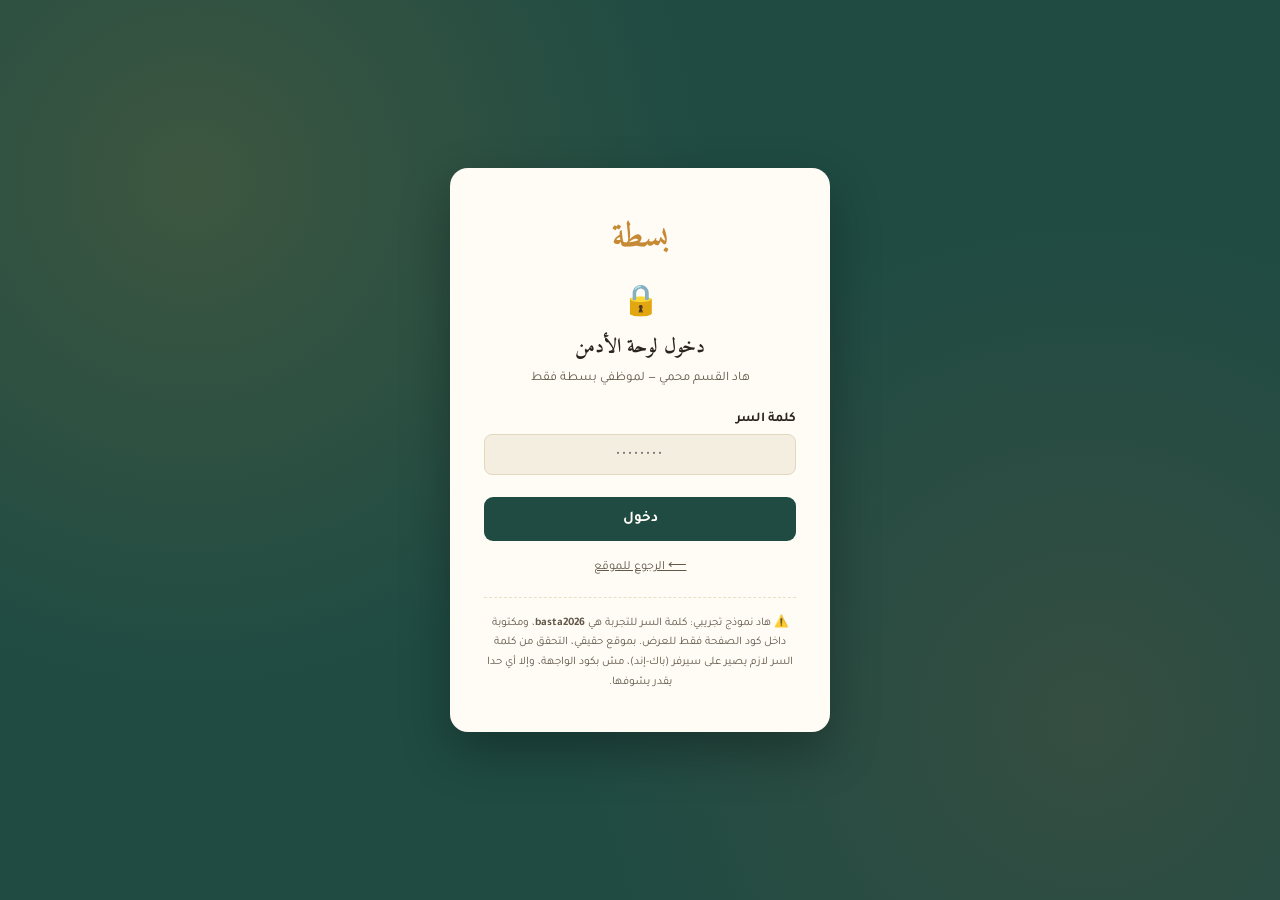
==== commit ec8d2380: "Update print statement from 'Hello' to 'Goodbye'" ====
--- a/admin.html
+++ b/admin.html
@@ -3,1027 +3,410 @@
 <head>
 <meta charset="UTF-8">
 <meta name="viewport" content="width=device-width, initial-scale=1.0">
-<title>بسطة — كل شي، من كل حدا</title>
+<title>دخول الأدمن — بسطة</title>
 <link rel="preconnect" href="https://fonts.googleapis.com">
 <link href="https://fonts.googleapis.com/css2?family=Amiri:ital,wght@0,400;0,700;1,400&family=Tajawal:wght@300;400;500;700;900&display=swap" rel="stylesheet">
 <style>
   :root{
-    --teal:#1F4B43;
-    --teal-light:#2C6659;
-    --teal-pale:#E4ECE9;
-    --clay:#B85C38;
-    --clay-pale:#F2E2D8;
-    --stone:#8B7355;
-    --stone-pale:#EDE6D9;
-    --copper:#C68A34;
-    --copper-pale:#F5E7CE;
-    --red:#B03A2E;
-    --cream:#F4EEE1;
-    --cream-dark:#E9DFC8;
-    --charcoal:#2A241D;
-    --charcoal-soft:#63594A;
+    --teal:#1F4B43; --teal-light:#2C6659; --teal-pale:#E4ECE9;
+    --clay:#B85C38; --clay-pale:#F2E2D8;
+    --stone:#8B7355; --stone-pale:#EDE6D9;
+    --copper:#C68A34; --copper-pale:#F5E7CE;
+    --green:#3C7A57; --green-pale:#E1EFE6;
+    --red:#B03A2E; --red-pale:#F5E0DD;
+    --cream:#F4EEE1; --cream-dark:#E9DFC8;
+    --charcoal:#2A241D; --charcoal-soft:#63594A;
     --white:#FFFCF6;
-    --radius-arch: 120px 120px 14px 14px;
+    --sidebar-w:230px;
   }
   *{box-sizing:border-box; margin:0; padding:0;}
-  html{scroll-behavior:smooth;}
-  body{
-    font-family:'Tajawal', sans-serif;
-    background:var(--cream);
-    color:var(--charcoal);
-    line-height:1.6;
-  }
-  h1,h2,h3, .amiri{ font-family:'Amiri', serif; }
-  a{ text-decoration:none; color:inherit; }
-  ul{ list-style:none; }
+  body{ font-family:'Tajawal',sans-serif; background:var(--cream); color:var(--charcoal); }
+  h1,h2,h3,.amiri{ font-family:'Amiri',serif; }
   button{ font-family:inherit; cursor:pointer; border:none; }
-  img{ max-width:100%; display:block; }
-
-  .star-divider{
-    height:22px;
-    background-image: radial-gradient(var(--copper) 1.6px, transparent 1.8px);
-    background-size: 26px 22px;
-    background-position: center;
-    opacity:.55;
-    margin: 0 auto;
-  }
-  .star-divider.thin{ opacity:.35; height:14px; background-size:20px 14px; }
-
-  header{
-    position:sticky; top:0; z-index:50;
-    background:var(--teal);
-    color:var(--white);
+  select,input,textarea{ font-family:inherit; }
+
+  #loginGate{
+    min-height:100vh; display:flex; align-items:center; justify-content:center;
+    background:
+      radial-gradient(circle at 15% 20%, rgba(198,138,52,.18), transparent 40%),
+      radial-gradient(circle at 85% 80%, rgba(184,92,56,.15), transparent 40%),
+      var(--teal);
+    padding:20px;
+  }
+  .login-card{
+    background:var(--white); border-radius:18px; padding:40px 34px; width:100%; max-width:380px;
+    box-shadow:0 20px 50px rgba(0,0,0,.3); text-align:center;
+  }
+  .login-card .mark{ font-family:'Amiri',serif; font-weight:700; font-size:34px; color:var(--copper); }
+  .login-card .lock{ font-size:30px; margin:14px 0 6px; }
+  .login-card h1{ font-size:20px; margin-bottom:6px; }
+  .login-card p.hint{ font-size:13px; color:var(--charcoal-soft); margin-bottom:24px; }
+  .login-card .field{ text-align:right; margin-bottom:16px; }
+  .login-card label{ display:block; font-size:13.5px; font-weight:700; margin-bottom:6px; }
+  .login-card input{
+    width:100%; padding:12px 14px; border-radius:9px; border:1.5px solid #e2d8c2; background:var(--cream);
+    font-size:15px; text-align:center; letter-spacing:2px;
+  }
+  .login-card input:focus{ outline:none; border-color:var(--copper); }
+  .login-card.shake{ animation:shake .4s; }
+  @keyframes shake{ 0%,100%{transform:translateX(0);} 25%{transform:translateX(-8px);} 75%{transform:translateX(8px);} }
+  .login-btn{
+    width:100%; padding:13px; border-radius:9px; background:var(--teal); color:var(--white);
+    font-weight:700; font-size:15px; margin-top:6px;
+  }
+  .login-btn:hover{ background:var(--teal-light); }
+  .login-error{ color:var(--red); font-size:13px; margin-top:12px; display:none; }
+  .login-error.show{ display:block; }
+  .demo-note{
+    margin-top:22px; padding-top:16px; border-top:1px dashed var(--cream-dark);
+    font-size:11.5px; color:var(--charcoal-soft); line-height:1.7;
+  }
+  .back-home{ display:block; margin-top:16px; font-size:12.5px; color:var(--charcoal-soft); }
+
+  .topbar{
+    background:var(--teal); color:var(--white); padding:12px 22px;
+    display:flex; align-items:center; justify-content:space-between; position:sticky; top:0; z-index:60;
     box-shadow:0 2px 10px rgba(0,0,0,.15);
   }
-  .header-inner{
-    max-width:1180px; margin:0 auto; padding:14px 24px;
-    display:flex; align-items:center; justify-content:space-between; gap:18px;
-  }
-  .logo{ display:flex; align-items:baseline; gap:10px; }
-  .logo .mark{ font-family:'Amiri', serif; font-weight:700; font-size:30px; color:var(--copper); }
-  .logo .tag{ font-size:12px; color:var(--teal-pale); opacity:.85; }
-  nav.main-nav{ display:flex; gap:6px; flex-wrap:wrap; }
-  nav.main-nav button{
-    background:transparent; color:var(--teal-pale); padding:9px 14px; border-radius:8px;
-    font-size:15px; font-weight:500; transition:.2s;
-  }
-  nav.main-nav button:hover{ background:rgba(255,255,255,.08); }
-  nav.main-nav button.active{ background:var(--copper); color:var(--charcoal); font-weight:700; }
-  .sell-btn{
-    background:var(--clay); color:var(--white); padding:10px 20px; border-radius:8px;
-    font-weight:700; font-size:15px; white-space:nowrap;
-  }
-  .sell-btn:hover{ background:#a04f30; }
-  .header-actions{ display:flex; align-items:center; gap:10px; }
-  .burger{ display:none; background:transparent; color:var(--white); font-size:22px; }
-
-  @media(max-width:900px){
-    nav.main-nav{ display:none; }
-    nav.main-nav.open{ display:flex; flex-direction:column; width:100%; padding:10px 0; }
-    .header-inner{ flex-wrap:wrap; }
-    .burger{ display:block; }
-  }
-
-  main{ max-width:1180px; margin:0 auto; padding:0 24px; }
-  section.page{ display:none; }
-  section.page.active{ display:block; animation:fadein .35s ease; }
+  .topbar .logo{ font-family:'Amiri',serif; font-weight:700; font-size:22px; color:var(--copper); }
+  .topbar .logo span{ font-family:'Tajawal',sans-serif; font-size:12px; color:var(--teal-pale); margin-right:8px; font-weight:400; }
+  .topbar-right{ display:flex; align-items:center; gap:14px; }
+  .back-link, .logout-link{ font-size:13.5px; color:var(--teal-pale); border-bottom:1px solid rgba(255,255,255,.4); padding-bottom:2px; background:transparent; }
+  .avatar{
+    width:34px; height:34px; border-radius:50%; background:var(--copper); color:var(--charcoal);
+    display:flex; align-items:center; justify-content:center; font-weight:700; font-size:14px;
+  }
+
+  #dashboard{ display:none; }
+  .layout{ display:flex; min-height:calc(100vh - 58px); }
+  .sidebar{
+    width:var(--sidebar-w); background:var(--white); border-left:1px solid var(--cream-dark);
+    padding:22px 14px; flex-shrink:0;
+  }
+  .sidebar .group-label{ font-size:11.5px; color:var(--charcoal-soft); font-weight:700; margin:6px 8px 8px; letter-spacing:.4px; }
+  .sidebar button.nav-item{
+    display:flex; align-items:center; gap:10px; width:100%; text-align:right; padding:11px 12px;
+    border-radius:9px; font-size:14.5px; color:var(--charcoal-soft); font-weight:500; margin-bottom:3px;
+  }
+  .sidebar button.nav-item:hover{ background:var(--cream); }
+  .sidebar button.nav-item.active{ background:var(--teal-pale); color:var(--teal); font-weight:700; }
+  .content{ flex:1; padding:28px 30px; max-width:1200px; }
+  .content-panel{ display:none; }
+  .content-panel.active{ display:block; animation:fadein .3s ease; }
   @keyframes fadein{ from{opacity:0; transform:translateY(6px);} to{opacity:1; transform:translateY(0);} }
 
-  .hero{
-    background:
-      radial-gradient(circle at 12% 20%, rgba(198,138,52,.18), transparent 40%),
-      radial-gradient(circle at 88% 75%, rgba(184,92,56,.15), transparent 40%),
-      var(--teal);
-    color:var(--white);
-    margin:0 -24px; padding:64px 24px 50px;
-  }
-  .hero-inner{ max-width:1180px; margin:0 auto; text-align:center; }
-  .hero h1{ font-size:clamp(34px,5vw,58px); font-weight:700; line-height:1.25; }
-  .hero h1 span{ color:var(--copper); }
-  .hero p.sub{ margin-top:14px; font-size:18px; color:var(--teal-pale); }
-  .search-bar{
-    margin:32px auto 0; max-width:720px; background:var(--white); border-radius:14px;
-    display:flex; overflow:hidden; box-shadow:0 10px 30px rgba(0,0,0,.25);
-  }
-  .search-bar select{
-    border:none; background:var(--cream-dark); color:var(--charcoal); padding:0 16px;
-    font-family:inherit; font-size:15px; border-left:1px solid #ddd0b3;
-  }
-  .search-bar input{
-    flex:1; border:none; padding:16px; font-family:inherit; font-size:16px; color:var(--charcoal);
-  }
-  .search-bar input:focus, .search-bar select:focus{ outline:none; }
-  .search-bar button{
-    background:var(--copper); color:var(--charcoal); padding:0 26px; font-weight:700; font-size:15px;
-  }
-  .search-bar button:hover{ background:#b57a28; }
-  .chips{ margin-top:22px; display:flex; gap:10px; justify-content:center; flex-wrap:wrap; }
-  .chip{
-    background:rgba(255,255,255,.1); border:1px solid rgba(255,255,255,.25); color:var(--white);
-    padding:7px 16px; border-radius:20px; font-size:14px;
-  }
-  .chip:hover{ background:rgba(255,255,255,.2); }
-
-  .stats-row{
-    display:flex; justify-content:center; gap:48px; margin-top:40px; flex-wrap:wrap;
-  }
-  .stat b{ display:block; font-size:26px; color:var(--copper); font-family:'Amiri',serif; }
-  .stat span{ font-size:13px; color:var(--teal-pale); }
-
-  .section-head{
-    display:flex; align-items:baseline; justify-content:space-between; margin:52px 0 20px;
-  }
-  .section-head h2{ font-size:26px; font-weight:700; }
-  .section-head .eyebrow{
-    display:block; font-family:'Tajawal',sans-serif; font-size:13px; font-weight:700;
-    letter-spacing:.5px; margin-bottom:4px;
-  }
-  .section-head a.more{ font-size:14px; font-weight:700; border-bottom:2px solid var(--copper); padding-bottom:2px; }
-  .eyebrow.c-store{ color:var(--teal); } .eyebrow.c-market{ color:var(--clay); }
-  .eyebrow.c-estate{ color:var(--stone); } .eyebrow.c-cars{ color:var(--copper); }
-
-  .vertical-grid{ display:grid; grid-template-columns:repeat(4,1fr); gap:18px; margin-bottom:10px; }
-  @media(max-width:900px){ .vertical-grid{ grid-template-columns:repeat(2,1fr); gap:12px; } }
-  .v-card{
-    border-radius:var(--radius-arch); padding:28px 20px 22px; text-align:center;
-    color:var(--white); position:relative; overflow:hidden; transition:.25s transform;
-  }
-  .v-card:hover{ transform:translateY(-4px); }
-  .v-card .icon{ font-size:34px; margin-bottom:10px; }
-  .v-card h3{ font-size:19px; margin-bottom:6px; }
-  .v-card p{ font-size:13px; opacity:.9; }
-  .v-card.store{ background:linear-gradient(160deg,var(--teal),var(--teal-light)); }
-  .v-card.market{ background:linear-gradient(160deg,var(--clay),#9c4a2c); }
-  .v-card.estate{ background:linear-gradient(160deg,var(--stone),#6e5a3f); }
-  .v-card.cars{ background:linear-gradient(160deg,var(--copper),#a5701f); }
-
-  .grid{ display:grid; grid-template-columns:repeat(4,1fr); gap:18px; }
-  @media(max-width:980px){ .grid{ grid-template-columns:repeat(3,1fr); } }
-  @media(max-width:720px){ .grid{ grid-template-columns:repeat(2,1fr); gap:12px; } }
-
-  .card{
-    background:var(--white); border-radius:14px; overflow:hidden;
-    box-shadow:0 2px 10px rgba(42,36,29,.08); transition:.2s;
-    display:flex; flex-direction:column;
-  }
-  .card:hover{ box-shadow:0 10px 24px rgba(42,36,29,.16); transform:translateY(-3px); }
-  .card .thumb{
-    height:130px; border-radius:var(--radius-arch); margin:10px 10px 0;
-    display:flex; align-items:center; justify-content:center; font-size:40px;
-  }
-  .thumb.t-store, .pm-main-image.t-store, .pm-thumb.t-store{ background:var(--teal-pale); }
-  .thumb.t-market, .pm-main-image.t-market, .pm-thumb.t-market{ background:var(--clay-pale); }
-  .thumb.t-estate, .pm-main-image.t-estate, .pm-thumb.t-estate{ background:var(--stone-pale); }
-  .thumb.t-cars, .pm-main-image.t-cars, .pm-thumb.t-cars{ background:var(--copper-pale); }
-
-  .card .body{ padding:14px 14px 16px; flex:1; display:flex; flex-direction:column; gap:6px; }
-  .card h4{ font-size:15.5px; font-weight:700; line-height:1.4; }
-  .card .meta{ font-size:12.5px; color:var(--charcoal-soft); }
-  .badge{
-    display:inline-block; font-size:11px; font-weight:700; padding:3px 9px; border-radius:20px;
-    width:fit-content;
-  }
-  .badge.store{ background:var(--teal-pale); color:var(--teal); }
-  .badge.market{ background:var(--clay-pale); color:var(--clay); }
-  .badge.estate{ background:var(--stone-pale); color:var(--stone); }
-  .badge.cars{ background:var(--copper-pale); color:#8a5c1f; }
-  .price{ font-family:'Amiri',serif; font-weight:700; font-size:19px; margin-top:auto; padding-top:4px; }
-  .card .cta{
-    margin:0 14px 14px; padding:9px; border-radius:8px; font-weight:700; font-size:13.5px;
-    background:var(--teal); color:var(--white); text-align:center;
-  }
-  .card .cta:hover{ background:var(--teal-light); }
-  .card .cta.market{ background:var(--clay); } .card .cta.market:hover{ background:#a04f30; }
-  .card .cta.estate{ background:var(--stone); } .card .cta.estate:hover{ background:#75613f; }
-  .card .cta.cars{ background:var(--copper); color:var(--charcoal); } .card .cta.cars:hover{ background:#b57a28; }
-
-  .page-hero{
-    padding:34px 0 6px;
-  }
-  .page-hero h2{ font-size:30px; }
-  .page-hero p{ color:var(--charcoal-soft); margin-top:6px; font-size:15px; }
-  .filters{
-    display:flex; gap:10px; flex-wrap:wrap; margin:22px 0 28px; background:var(--white);
-    padding:14px; border-radius:12px; box-shadow:0 2px 10px rgba(42,36,29,.06);
-  }
-  .filters select, .filters input{
-    padding:10px 12px; border-radius:8px; border:1px solid #e2d8c2; background:var(--cream);
-    font-family:inherit; font-size:14px; color:var(--charcoal);
-  }
-  .filters input{ flex:1; min-width:160px; }
-  .filters select:focus, .filters input:focus{ outline:2px solid var(--copper); }
-  .result-count{ font-size:13.5px; color:var(--charcoal-soft); margin-bottom:14px; }
-  .empty-state{
-    text-align:center; padding:60px 20px; color:var(--charcoal-soft);
-  }
-  .empty-state .icon{ font-size:40px; margin-bottom:10px; }
-
-  footer{ background:var(--charcoal); color:var(--cream-dark); margin-top:70px; }
-  .footer-inner{
-    max-width:1180px; margin:0 auto; padding:44px 24px 20px;
-    display:grid; grid-template-columns:2fr 1fr 1fr 1fr; gap:30px;
-  }
-  @media(max-width:760px){ .footer-inner{ grid-template-columns:1fr 1fr; } }
-  footer h5{ font-size:14px; margin-bottom:12px; color:var(--copper); }
-  footer .logo .mark{ color:var(--copper); }
-  footer p.about{ font-size:13.5px; color:#c9bfa9; margin-top:10px; line-height:1.8; max-width:320px; }
-  footer li{ font-size:13.5px; margin-bottom:8px; color:#c9bfa9; }
-  footer li:hover{ color:var(--copper); }
-  .footer-bottom{
-    text-align:center; padding:16px; font-size:12.5px; color:#8a8071; border-top:1px solid #453d30;
-  }
-
-  .float-sell{
-    position:fixed; bottom:20px; left:20px; z-index:60;
-    background:var(--clay); color:var(--white); padding:14px 22px; border-radius:30px;
-    font-weight:700; box-shadow:0 8px 20px rgba(0,0,0,.3); display:none; font-size:14.5px;
-  }
-  @media(max-width:900px){ .float-sell{ display:block; } }
-
-  @media(max-width:480px){
-    .hero{ padding:44px 16px 36px; }
-    .hero h1{ font-size:26px; }
-    .hero p.sub{ font-size:15px; }
-    .search-bar{ flex-direction:column; border-radius:12px; margin-top:22px; }
-    .search-bar select{ border-left:none; border-bottom:1px solid #ddd0b3; padding:12px 14px; }
-    .search-bar input{ padding:13px 14px; }
-    .search-bar button{ padding:13px; }
-    .stats-row{ gap:22px 28px; margin-top:28px; }
-    .stat b{ font-size:20px; }
-    .stat span{ font-size:11.5px; }
-    .chips{ gap:7px; }
-    .chip{ padding:6px 12px; font-size:12.5px; }
-
-    main{ padding:0 14px; }
-    .section-head{ margin:36px 0 14px; }
-    .section-head h2{ font-size:20px; }
-    .section-head a.more{ font-size:12.5px; }
-
-    .vertical-grid, .grid{ gap:10px; }
-    .v-card{ padding:18px 10px 14px; border-radius:60px 60px 10px 10px; }
-    .v-card .icon{ font-size:24px; margin-bottom:6px; }
-    .v-card h3{ font-size:14px; }
-    .v-card p{ font-size:11px; }
-
-    .card .thumb{ height:88px; margin:8px 8px 0; border-radius:60px 60px 10px 10px; font-size:26px; }
-    .card .body{ padding:10px 10px 12px; gap:4px; }
-    .card h4{ font-size:13px; }
-    .card .meta{ font-size:11px; }
-    .price{ font-size:15px; }
-    .badge{ font-size:10px; padding:2px 7px; }
-    .card .cta{ margin:0 10px 10px; padding:8px; font-size:12px; }
-
-    .page-hero{ padding:26px 0 4px; }
-    .page-hero h2{ font-size:22px; }
-    .filters{ padding:10px; gap:8px; }
-    .filters select, .filters input{ font-size:13px; padding:9px 10px; }
-
-    .product-modal{ max-width:100%; }
-    .pm-main-image{ font-size:56px; }
-    .pm-price{ font-size:22px; }
-  }
-
-  .overlay{
-    position:fixed; inset:0; background:rgba(42,36,29,.55); z-index:100;
-    display:none; align-items:center; justify-content:center; padding:20px;
-  }
-  .overlay.open{ display:flex; }
-  .modal{
-    background:var(--white); border-radius:16px; max-width:460px; width:100%;
-    padding:26px; max-height:88vh; overflow:auto;
-  }
-  .modal-head{ display:flex; justify-content:space-between; align-items:center; margin-bottom:6px; }
-  .modal-head h3{ font-size:21px; }
-  .modal-head button{ background:transparent; font-size:22px; color:var(--charcoal-soft); }
-  .modal p.hint{ font-size:13px; color:var(--charcoal-soft); margin-bottom:18px; }
+  .page-title{ margin-bottom:4px; font-size:24px; }
+  .page-sub{ color:var(--charcoal-soft); font-size:14px; margin-bottom:24px; }
+
+  .stats{ display:grid; grid-template-columns:repeat(4,1fr); gap:16px; margin-bottom:30px; }
+  @media(max-width:900px){ .stats{ grid-template-columns:repeat(2,1fr); } }
+  .stat-card{
+    background:var(--white); border-radius:13px; padding:18px; box-shadow:0 2px 8px rgba(42,36,29,.06);
+    border-right:4px solid var(--teal);
+  }
+  .stat-card.clay{ border-color:var(--clay); } .stat-card.stone{ border-color:var(--stone); } .stat-card.copper{ border-color:var(--copper); }
+  .stat-card .label{ font-size:12.5px; color:var(--charcoal-soft); margin-bottom:6px; }
+  .stat-card .value{ font-family:'Amiri',serif; font-size:28px; font-weight:700; }
+  .stat-card .delta{ font-size:12px; color:var(--green); margin-top:4px; }
+
+  .panel{ background:var(--white); border-radius:14px; padding:20px; box-shadow:0 2px 8px rgba(42,36,29,.06); margin-bottom:24px; }
+  .panel h3{ font-size:17px; margin-bottom:14px; }
+
+  .bar-row{ display:flex; align-items:center; gap:12px; margin-bottom:14px; }
+  .bar-row .bar-label{ width:110px; font-size:13.5px; font-weight:700; flex-shrink:0; }
+  .bar-track{ flex:1; background:var(--cream); border-radius:20px; height:16px; overflow:hidden; }
+  .bar-fill{ height:100%; border-radius:20px; }
+  .bar-row .bar-value{ width:56px; text-align:left; font-size:13px; color:var(--charcoal-soft); flex-shrink:0; }
+
+  .table-toolbar{ display:flex; gap:10px; margin-bottom:16px; flex-wrap:wrap; justify-content:space-between; }
+  .table-toolbar input, .table-toolbar select{
+    padding:9px 12px; border-radius:8px; border:1px solid #e2d8c2; background:var(--cream); font-size:13.5px;
+  }
+  table{ width:100%; border-collapse:collapse; font-size:14px; }
+  thead th{
+    text-align:right; padding:10px 12px; color:var(--charcoal-soft); font-size:12.5px; font-weight:700;
+    border-bottom:2px solid var(--cream-dark);
+  }
+  tbody td{ padding:12px; border-bottom:1px solid var(--cream-dark); vertical-align:middle; }
+  tbody tr:hover{ background:var(--cream); }
+  .cell-title{ font-weight:700; }
+  .cell-sub{ font-size:12px; color:var(--charcoal-soft); }
+
+  .badge{ display:inline-block; font-size:11.5px; font-weight:700; padding:4px 10px; border-radius:20px; }
+  .badge.active{ background:var(--green-pale); color:var(--green); }
+  .badge.blocked{ background:var(--red-pale); color:var(--red); }
+  .badge.v-store{ background:var(--teal-pale); color:var(--teal); }
+  .badge.v-market{ background:var(--clay-pale); color:var(--clay); }
+  .badge.v-estate{ background:var(--stone-pale); color:var(--stone); }
+  .badge.v-cars{ background:var(--copper-pale); color:#8a5c1f; }
+
+  .row-actions{ display:flex; gap:6px; }
+  .row-actions button{
+    padding:6px 11px; border-radius:7px; font-size:12.5px; font-weight:700; background:var(--cream); color:var(--charcoal);
+  }
+  .row-actions button.danger{ background:var(--red-pale); color:var(--red); }
+  .row-actions button.approve{ background:var(--green-pale); color:var(--green); }
+  .row-actions button:hover{ filter:brightness(.95); }
+
+  .form-grid{ display:grid; grid-template-columns:1fr 1fr; gap:16px; }
+  @media(max-width:700px){ .form-grid{ grid-template-columns:1fr; } }
   .field{ margin-bottom:14px; }
   .field label{ display:block; font-size:13.5px; font-weight:700; margin-bottom:6px; }
-  .field input, .field select, .field textarea{
-    width:100%; padding:11px 12px; border-radius:8px; border:1px solid #e2d8c2; background:var(--cream);
-    font-family:inherit; font-size:14px;
-  }
-  .field textarea{ resize:vertical; min-height:70px; }
-  .modal .submit{
-    width:100%; padding:13px; border-radius:9px; background:var(--teal); color:var(--white);
-    font-weight:700; font-size:15px; margin-top:6px;
-  }
-  .modal .submit:hover{ background:var(--teal-light); }
-
-  .upload-zone{
-    border:2px dashed var(--cream-dark); border-radius:12px; padding:26px 16px; text-align:center;
-    cursor:pointer; transition:.2s; background:var(--cream);
-  }
-  .upload-zone:hover, .upload-zone.dragover{ border-color:var(--copper); background:var(--copper-pale); }
-  .upload-icon{ display:block; font-size:26px; margin-bottom:6px; }
-  .upload-text{ font-size:12.5px; color:var(--charcoal-soft); }
-  .upload-thumbs{ display:flex; gap:9px; flex-wrap:wrap; margin-top:10px; }
-  .upload-thumb{
-    position:relative; width:66px; height:66px; border-radius:10px; overflow:hidden;
-    border:1.5px solid var(--cream-dark);
-  }
-  .upload-thumb img{ width:100%; height:100%; object-fit:cover; }
-  .upload-thumb .remove-thumb{
-    position:absolute; top:3px; left:3px; width:18px; height:18px; border-radius:50%;
-    background:rgba(42,36,29,.75); color:var(--white); font-size:11px; display:flex; align-items:center; justify-content:center;
-  }
-  .upload-thumb .remove-thumb:hover{ background:var(--red); }
-
-  .product-modal{ max-width:840px; }
-  .pm-body{ display:grid; grid-template-columns:1.1fr 1fr; gap:26px; }
-  @media(max-width:680px){ .pm-body{ grid-template-columns:1fr; } }
-
-  .pm-main-image{
-    position:relative; aspect-ratio:1/1; border-radius:16px; overflow:hidden;
-    display:flex; align-items:center; justify-content:center; font-size:76px;
-  }
-  .pm-nav{
-    position:absolute; top:50%; transform:translateY(-50%); width:38px; height:38px; border-radius:50%;
-    background:rgba(255,252,246,.9); color:var(--charcoal); font-size:22px; display:flex; align-items:center; justify-content:center;
-    box-shadow:0 2px 8px rgba(0,0,0,.15); z-index:2;
-  }
-  .pm-nav:hover{ background:var(--white); }
-  .pm-nav.prev{ right:12px; }
-  .pm-nav.next{ left:12px; }
-  .pm-dots{ position:absolute; bottom:12px; left:0; right:0; display:flex; justify-content:center; gap:6px; }
-  .pm-dots span{ width:6px; height:6px; border-radius:50%; background:rgba(42,36,29,.25); }
-  .pm-dots span.active{ background:var(--charcoal); width:16px; border-radius:4px; transition:.2s; }
-
-  .pm-thumbs{ display:flex; gap:8px; margin-top:10px; overflow-x:auto; padding-bottom:4px; }
-  .pm-thumb{
-    width:58px; height:58px; border-radius:10px; flex-shrink:0; display:flex; align-items:center; justify-content:center;
-    font-size:22px; cursor:pointer; border:2px solid transparent; transition:.15s;
-  }
-  .pm-thumb.active{ border-color:var(--copper); }
-  .pm-thumb:hover{ border-color:var(--cream-dark); }
-
-  .pm-info{ display:flex; flex-direction:column; }
-  .pm-info .badge{ width:fit-content; margin-bottom:10px; }
-  .pm-price{ font-family:'Amiri',serif; font-size:27px; font-weight:700; color:var(--teal); margin-bottom:6px; }
-  .pm-vendor{ font-size:13.5px; color:var(--charcoal-soft); margin-bottom:14px; }
-  .pm-desc{ font-size:14px; line-height:1.85; color:var(--charcoal-soft); margin-bottom:20px; }
-  .pm-qty{ display:flex; align-items:center; gap:14px; margin-bottom:18px; }
-  .pm-qty label{ font-size:13.5px; font-weight:700; }
-  .qty-stepper{ display:flex; align-items:center; border:1.5px solid var(--cream-dark); border-radius:8px; overflow:hidden; }
-  .qty-stepper button{ width:36px; height:36px; background:var(--cream); font-size:18px; color:var(--charcoal); }
-  .qty-stepper button:hover{ background:var(--cream-dark); }
-  .qty-stepper span{ width:42px; text-align:center; font-weight:700; font-size:14px; }
-  .pm-add-cart{
-    margin-top:auto; width:100%; padding:14px; border-radius:10px; background:var(--teal); color:var(--white);
-    font-weight:700; font-size:15px;
-  }
-  .pm-add-cart:hover{ background:var(--teal-light); }
+  .field input, .field select{
+    width:100%; padding:11px 12px; border-radius:8px; border:1px solid #e2d8c2; background:var(--cream); font-size:14px;
+  }
+  .submit-btn{
+    padding:13px 28px; border-radius:9px; background:var(--copper); color:var(--charcoal); font-weight:700; font-size:15px;
+  }
+  .submit-btn:hover{ background:#b57a28; }
 
   .toast{
-    position:fixed; bottom:26px; right:26px; background:var(--charcoal); color:var(--cream);
-    padding:14px 20px; border-radius:10px; font-size:14px; z-index:200; box-shadow:0 8px 24px rgba(0,0,0,.3);
-    display:flex; align-items:center; gap:10px; transform:translateY(20px); opacity:0; pointer-events:none;
-    transition:.3s;
+    position:fixed; bottom:24px; left:24px; background:var(--charcoal); color:var(--cream); padding:14px 20px;
+    border-radius:10px; font-size:14px; z-index:200; transform:translateY(20px); opacity:0; transition:.3s; pointer-events:none;
   }
   .toast.show{ transform:translateY(0); opacity:1; }
+
+  @media(max-width:820px){
+    .layout{ flex-direction:column; }
+    .sidebar{ width:100%; display:flex; overflow-x:auto; gap:4px; padding:10px; border-left:none; border-bottom:1px solid var(--cream-dark); }
+    .sidebar .group-label{ display:none; }
+    .sidebar button.nav-item{ width:auto; white-space:nowrap; }
+    .content{ padding:20px 16px; }
+  }
 </style>
 </head>
 <body>
 
-<header>
-  <div class="header-inner">
-    <div class="logo">
-      <span class="mark">بسطة</span>
-      <span class="tag">كل شي، من كل حدا</span>
-    </div>
-    <button class="burger" id="burgerBtn">☰</button>
-    <nav class="main-nav" id="mainNav">
-      <button data-page="home" class="active">الرئيسية</button>
-      <button data-page="store">المتجر</button>
-      <button data-page="market">سوق الاستخدام</button>
-      <button data-page="estate">عقارات</button>
-      <button data-page="cars">سيارات</button>
-    </nav>
-    <div class="header-actions">
-      <a class="sell-btn" href="basta-dashboard.html" style="background:transparent; border:1.5px solid var(--copper); color:var(--copper);">لوحة التحكم</a>
-      <button class="sell-btn" id="sellBtnHeader">بيع الآن 🛍️</button>
-    </div>
-  </div>
-</header>
-
-<main>
-
-  <section class="page active" id="page-home">
-    <div class="hero" style="border-radius:0 0 26px 26px;">
-      <div class="hero-inner">
-        <h1>كل شي بتحتاجه، وكل شي بتقدر <span>تبيعه</span></h1>
-        <p class="sub">متجر، سوق استخدام، عقارات وسيارات — منصة سورية واحدة لكل الحارة</p>
-        <div class="search-bar">
-          <select id="homeSearchScope">
-            <option value="store">المتجر</option>
-            <option value="market">سوق الاستخدام</option>
-            <option value="estate">عقارات</option>
-            <option value="cars">سيارات</option>
-          </select>
-          <input type="text" placeholder="دوّر عن أي شي.. موبايل، شقة، سيارة، أثاث">
-          <button id="homeSearchBtn">دوّر</button>
-        </div>
-        <div class="chips">
-          <span class="chip">📱 إلكترونيات</span>
-          <span class="chip">🛋️ أثاث مستعمل</span>
-          <span class="chip">🏠 شقق للإيجار</span>
-          <span class="chip">🚗 سيارات دمشق</span>
-          <span class="chip">👗 أزياء</span>
-        </div>
-        <div class="stats-row">
-          <div class="stat"><b>+12,400</b><span>إعلان فعّال</span></div>
-          <div class="stat"><b>+3,100</b><span>بائع وتاجر</span></div>
-          <div class="stat"><b>13</b><span>محافظة سورية</span></div>
-          <div class="stat"><b>+900</b><span>عقار وسيارة</span></div>
-        </div>
-      </div>
-    </div>
-
-    <div class="star-divider" style="margin-top:44px;"></div>
-
-    <div class="section-head" style="margin-top:30px;">
-      <div>
-        <span class="eyebrow" style="color:var(--charcoal-soft)">أربع سوق تحت سقف واحد</span>
-        <h2>وين حابب تبدأ؟</h2>
-      </div>
-    </div>
-    <div class="vertical-grid">
-      <a class="v-card store" data-page="store"><div class="icon">🛍️</div><h3>المتجر</h3><p>منتجات جديدة من تجار موثوقين</p></a>
-      <a class="v-card market" data-page="market"><div class="icon">🤝</div><h3>سوق الاستخدام</h3><p>بيع وشراء غراض مستعملة بين الناس</p></a>
-      <a class="v-card estate" data-page="estate"><div class="icon">🏠</div><h3>عقارات</h3><p>شقق، فيلات، محلات للبيع والإيجار</p></a>
-      <a class="v-card cars" data-page="cars"><div class="icon">🚗</div><h3>سيارات</h3><p>سيارات جديدة ومستعملة بكل الموديلات</p></a>
-    </div>
-
-    <div class="section-head">
-      <div><span class="eyebrow c-store">المتجر</span><h2>منتجات مميزة</h2></div>
-      <a class="more" data-page="store">شوف الكل ⟵</a>
-    </div>
-    <div class="grid" id="homeStoreGrid"></div>
-
-    <div class="section-head">
-      <div><span class="eyebrow c-market">سوق الاستخدام</span><h2>أحدث إعلانات الناس</h2></div>
-      <a class="more" data-page="market">شوف الكل ⟵</a>
-    </div>
-    <div class="grid" id="homeMarketGrid"></div>
-
-    <div class="section-head">
-      <div><span class="eyebrow c-estate">عقارات</span><h2>عقارات مختارة</h2></div>
-      <a class="more" data-page="estate">شوف الكل ⟵</a>
-    </div>
-    <div class="grid" id="homeEstateGrid"></div>
-
-    <div class="section-head">
-      <div><span class="eyebrow c-cars">سيارات</span><h2>سيارات للبيع</h2></div>
-      <a class="more" data-page="cars">شوف الكل ⟵</a>
-    </div>
-    <div class="grid" id="homeCarsGrid"></div>
-
-    <div class="star-divider" style="margin-top:50px;"></div>
-  </section>
-
-  <section class="page" id="page-store">
-    <div class="page-hero">
-      <span class="eyebrow c-store">المتجر الإلكتروني</span>
-      <h2>تسوق منتجات جديدة</h2>
-      <p>منتجات من تجار ومحلات موثوقة، توصيل لكل المحافظات</p>
-    </div>
-    <div class="filters">
-      <select id="storeCategory">
-        <option value="">كل الأقسام</option>
-        <option>إلكترونيات</option>
-        <option>أزياء</option>
-        <option>منزل ومطبخ</option>
-        <option>جمال وعناية</option>
-        <option>أطفال</option>
-        <option>رياضة</option>
-      </select>
-      <select id="storeSort">
-        <option value="">ترتيب حسب</option>
-        <option value="low">السعر: من الأقل للأعلى</option>
-        <option value="high">السعر: من الأعلى للأقل</option>
-      </select>
-      <input type="text" id="storeSearch" placeholder="دوّر عن منتج...">
-    </div>
-    <p class="result-count" id="storeCount"></p>
-    <div class="grid" id="storeGrid"></div>
-  </section>
-
-  <section class="page" id="page-market">
-    <div class="page-hero">
-      <span class="eyebrow c-market">سوق الاستخدام</span>
-      <h2>بيع وشراء من الناس مباشرة</h2>
-      <p>إعلانات مباشرة من مستخدمين، بلا وسيط — تواصل مع البائع مباشرة</p>
-    </div>
-    <div class="filters">
-      <select id="marketCategory">
-        <option value="">كل الأقسام</option>
-        <option>أثاث</option>
-        <option>أجهزة كهربائية</option>
-        <option>ملابس</option>
-        <option>موبايلات</option>
-        <option>أدوات منزلية</option>
-      </select>
-      <select id="marketCity">
-        <option value="">كل المحافظات</option>
-        <option>دمشق</option><option>ريف دمشق</option><option>حلب</option><option>حمص</option><option>حماة</option><option>اللاذقية</option><option>طرطوس</option><option>إدلب</option><option>درعا</option><option>القنيطرة</option><option>دير الزور</option><option>الرقة</option><option>الحسكة</option>
-      </select>
-      <input type="text" id="marketSearch" placeholder="دوّر عن غرض مستعمل...">
-    </div>
-    <p class="result-count" id="marketCount"></p>
-    <div class="grid" id="marketGrid"></div>
-  </section>
-
-  <section class="page" id="page-estate">
-    <div class="page-hero">
-      <span class="eyebrow c-estate">عقارات</span>
-      <h2>شقق، فيلات، محلات وأراضي</h2>
-      <p>للبيع أو للإيجار، بكل المحافظات السورية</p>
-    </div>
-    <div class="filters">
-      <select id="estateType">
-        <option value="">كل الأنواع</option>
-        <option>شقة</option><option>فيلا</option><option>محل تجاري</option><option>أرض</option>
-      </select>
-      <select id="estatePurpose">
-        <option value="">للبيع أو للإيجار</option>
-        <option>للبيع</option><option>للإيجار</option>
-      </select>
-      <select id="estateCity">
-        <option value="">كل المحافظات</option>
-        <option>دمشق</option><option>ريف دمشق</option><option>حلب</option><option>حمص</option><option>حماة</option><option>اللاذقية</option><option>طرطوس</option><option>إدلب</option><option>درعا</option><option>القنيطرة</option><option>دير الزور</option><option>الرقة</option><option>الحسكة</option>
-      </select>
-      <input type="text" id="estateSearch" placeholder="دوّر عن حي أو منطقة...">
-    </div>
-    <p class="result-count" id="estateCount"></p>
-    <div class="grid" id="estateGrid"></div>
-  </section>
-
-  <section class="page" id="page-cars">
-    <div class="page-hero">
-      <span class="eyebrow c-cars">سيارات</span>
-      <h2>سيارات جديدة ومستعملة</h2>
-      <p>كل الماركات والموديلات، بكل المحافظات</p>
-    </div>
-    <div class="filters">
-      <select id="carsBrand">
-        <option value="">كل الماركات</option>
-        <option>كيا</option><option>هيونداي</option><option>تويوتا</option><option>مرسيدس</option>
-        <option>بي إم دبليو</option><option>سكودا</option>
-      </select>
-      <select id="carsCity">
-        <option value="">كل المحافظات</option>
-        <option>دمشق</option><option>ريف دمشق</option><option>حلب</option><option>حمص</option><option>حماة</option><option>اللاذقية</option><option>طرطوس</option><option>إدلب</option><option>درعا</option><option>القنيطرة</option><option>دير الزور</option><option>الرقة</option><option>الحسكة</option>
-      </select>
-      <select id="carsSort">
-        <option value="">ترتيب حسب</option>
-        <option value="low">السعر: من الأقل للأعلى</option>
-        <option value="high">السعر: من الأعلى للأقل</option>
-      </select>
-      <input type="text" id="carsSearch" placeholder="دوّر عن موديل...">
-    </div>
-    <p class="result-count" id="carsCount"></p>
-    <div class="grid" id="carsGrid"></div>
-  </section>
-
-</main>
-
-<button class="float-sell" id="sellBtnFloat">➕ بيع الآن</button>
-
-<footer>
-  <div class="footer-inner">
-    <div>
-      <div class="logo"><span class="mark">بسطة</span></div>
-      <p class="about">منصة سورية توصل البائع بالمشتري، سواء كنت تاجر عندك متجر، أو حدا حابب يبيع غراضه المستعملة، أو دلال عقارات وسيارات. كلنا على نفس البسطة.</p>
-    </div>
-    <div>
-      <h5>الأقسام</h5>
-      <ul>
-        <li>المتجر</li><li>سوق الاستخدام</li><li>عقارات</li><li>سيارات</li>
-      </ul>
-    </div>
-    <div>
-      <h5>المحافظات</h5>
-      <ul>
-        <li>دمشق</li><li>ريف دمشق</li><li>حلب</li><li>حمص</li><li>حماة</li><li>اللاذقية</li><li>طرطوس</li><li>إدلب</li><li>درعا</li><li>القنيطرة</li><li>دير الزور</li><li>الرقة</li><li>الحسكة</li>
-      </ul>
-    </div>
-    <div>
-      <h5>عن بسطة</h5>
-      <ul>
-        <li>من نحن</li><li>تواصل معنا</li><li>الشروط والأحكام</li><li>سياسة الخصوصية</li>
-      </ul>
-    </div>
-  </div>
-  <div class="footer-bottom">هاد نموذج أولي تجريبي — بسطة © 2026</div>
-</footer>
-
-<div class="overlay" id="overlay">
-  <div class="modal">
-    <div class="modal-head">
-      <h3>انشر إعلانك</h3>
-      <button id="closeModal">✕</button>
-    </div>
-    <p class="hint">هاد نموذج تجريبي، الإعلان ما رح ينشر فعلياً</p>
-    <form id="adForm">
+<div id="loginGate">
+  <div class="login-card" id="loginCard">
+    <div class="mark">بسطة</div>
+    <div class="lock">🔒</div>
+    <h1>دخول لوحة الأدمن</h1>
+    <p class="hint">هاد القسم محمي — لموظفي بسطة فقط</p>
+    <form id="loginForm">
       <div class="field">
-        <label>القسم</label>
-        <select id="adSection">
-          <option value="store">منتج بالمتجر</option>
-          <option value="market">غرض مستعمل</option>
-          <option value="estate">عقار</option>
-          <option value="cars">سيارة</option>
-        </select>
-      </div>
-      <div class="field"><label>عنوان الإعلان</label><input type="text" placeholder="مثال: آيفون 13 برو حالة ممتازة" required></div>
-      <div class="field"><label>السعر (ل.س)</label><input type="text" placeholder="مثال: 3,500,000" required></div>
-      <div class="field"><label>المحافظة</label>
-        <select>
-          <option>دمشق</option><option>ريف دمشق</option><option>حلب</option><option>حمص</option><option>حماة</option><option>اللاذقية</option><option>طرطوس</option><option>إدلب</option><option>درعا</option><option>القنيطرة</option><option>دير الزور</option><option>الرقة</option><option>الحسكة</option>
-        </select>
-      </div>
-      <div class="field">
-        <label>صور الإعلان</label>
-        <div class="upload-zone" id="uploadZone">
-          <span class="upload-icon">📷</span>
-          <span class="upload-text">اضغط هون أو اسحب الصور حتى 6 صور</span>
-          <input type="file" id="listingImages" accept="image/*" multiple hidden>
-        </div>
-        <div class="upload-thumbs" id="uploadThumbs"></div>
-      </div>
-      <div class="field"><label>وصف الإعلان</label><textarea placeholder="اكتب تفاصيل الإعلان هون..."></textarea></div>
-      <button type="submit" class="submit">نشر الإعلان</button>
+        <label>كلمة السر</label>
+        <input type="password" id="passwordInput" placeholder="••••••••" autocomplete="off" required>
+      </div>
+      <button type="submit" class="login-btn">دخول</button>
+      <p class="login-error" id="loginError">كلمة السر غير صحيحة، جرب مرة تانية</p>
     </form>
-  </div>
-</div>
-
-<div class="overlay" id="productOverlay">
-  <div class="modal product-modal">
-    <div class="modal-head">
-      <h3 id="pmTitle">اسم المنتج</h3>
-      <button id="closeProductModal">✕</button>
-    </div>
-    <div class="pm-body">
-      <div class="pm-gallery">
-        <div class="pm-main-image t-store" id="pmMainImage">
-          <button class="pm-nav prev" id="pmPrev">‹</button>
-          <span id="pmMainIcon"></span>
-          <button class="pm-nav next" id="pmNext">›</button>
-          <div class="pm-dots" id="pmDots"></div>
-        </div>
-        <div class="pm-thumbs" id="pmThumbs"></div>
-      </div>
-      <div class="pm-info">
-        <span class="badge store" id="pmCategory"></span>
-        <div class="pm-price" id="pmPrice"></div>
-        <div class="pm-vendor" id="pmVendor"></div>
-        <p class="pm-desc" id="pmDesc"></p>
-        <div class="pm-qty">
-          <label>الكمية</label>
-          <div class="qty-stepper">
-            <button id="qtyMinus" type="button">−</button>
-            <span id="qtyValue">1</span>
-            <button id="qtyPlus" type="button">+</button>
-          </div>
-        </div>
-        <button class="pm-add-cart" id="pmAddCart">أضف للسلة 🛒</button>
-      </div>
+    <a class="back-home" href="index.html">⟵ الرجوع للموقع</a>
+    <div class="demo-note">
+      ⚠️ هاد نموذج تجريبي: كلمة السر للتجربة هي <b>basta2026</b>، ومكتوبة داخل كود الصفحة فقط للعرض.
+      بموقع حقيقي، التحقق من كلمة السر لازم يصير على سيرفر (باك-إند)، مش بكود الواجهة، وإلا أي حدا يقدر يشوفها.
     </div>
   </div>
 </div>
 
+<div id="dashboard">
+  <div class="topbar">
+    <div class="logo">بسطة <span>لوحة الأدمن</span></div>
+    <div class="topbar-right">
+      <a class="back-link" href="index.html">العودة للموقع ⟶</a>
+      <button class="logout-link" id="logoutBtn">تسجيل خروج</button>
+      <div class="avatar">أ</div>
+    </div>
+  </div>
+
+  <div class="layout">
+    <div class="sidebar">
+      <span class="group-label">الأدمن</span>
+      <button class="nav-item active" data-panel="a-overview">📊 نظرة عامة</button>
+      <button class="nav-item" data-panel="a-users">👥 المستخدمون</button>
+      <button class="nav-item" data-panel="a-review">🕓 مراجعة الإعلانات</button>
+      <button class="nav-item" data-panel="a-reports">📈 التقارير</button>
+      <button class="nav-item" data-panel="a-settings">⚙️ إعدادات الموقع</button>
+    </div>
+
+    <div class="content">
+
+      <div class="content-panel active" id="panel-a-overview">
+        <h2 class="page-title">نظرة عامة على المنصة</h2>
+        <p class="page-sub">ملخص عن كل الموقع</p>
+        <div class="stats">
+          <div class="stat-card"><div class="label">إجمالي المستخدمين</div><div class="value">3,112</div><div class="delta">+64 هالأسبوع</div></div>
+          <div class="stat-card clay"><div class="label">إجمالي الإعلانات</div><div class="value">12,438</div><div class="delta">+310 هالأسبوع</div></div>
+          <div class="stat-card copper"><div class="label">قيد المراجعة</div><div class="value">27</div><div class="delta">يحتاج إجراء</div></div>
+          <div class="stat-card stone"><div class="label">بلاغات مفتوحة</div><div class="value">4</div><div class="delta">يحتاج متابعة</div></div>
+        </div>
+        <div class="panel">
+          <h3>توزيع الإعلانات حسب القسم</h3>
+          <div class="bar-row"><span class="bar-label">المتجر</span><div class="bar-track"><div class="bar-fill" style="width:70%; background:var(--teal);"></div></div><span class="bar-value">4,120</span></div>
+          <div class="bar-row"><span class="bar-label">سوق الاستخدام</span><div class="bar-track"><div class="bar-fill" style="width:100%; background:var(--clay);"></div></div><span class="bar-value">5,860</span></div>
+          <div class="bar-row"><span class="bar-label">عقارات</span><div class="bar-track"><div class="bar-fill" style="width:32%; background:var(--stone);"></div></div><span class="bar-value">1,340</span></div>
+          <div class="bar-row"><span class="bar-label">سيارات</span><div class="bar-track"><div class="bar-fill" style="width:20%; background:var(--copper);"></div></div><span class="bar-value">1,118</span></div>
+        </div>
+      </div>
+
+      <div class="content-panel" id="panel-a-users">
+        <h2 class="page-title">المستخدمون</h2>
+        <p class="page-sub">إدارة حسابات البائعين والمشترين</p>
+        <div class="table-toolbar">
+          <input type="text" placeholder="دوّر باسم أو رقم هاتف...">
+          <select><option value="">كل الحالات</option><option>نشط</option><option>موقوف</option></select>
+        </div>
+        <div class="panel" style="overflow-x:auto;">
+          <table>
+            <thead><tr><th>المستخدم</th><th>تاريخ الانضمام</th><th>عدد الإعلانات</th><th>الحالة</th><th>إجراءات</th></tr></thead>
+            <tbody id="adminUsersBody"></tbody>
+          </table>
+        </div>
+      </div>
+
+      <div class="content-panel" id="panel-a-review">
+        <h2 class="page-title">مراجعة الإعلانات</h2>
+        <p class="page-sub">إعلانات بانتظار الموافقة قبل نشرها</p>
+        <div class="panel" style="overflow-x:auto;">
+          <table>
+            <thead><tr><th>الإعلان</th><th>القسم</th><th>البائع</th><th>السعر</th><th>إجراءات</th></tr></thead>
+            <tbody id="adminReviewBody"></tbody>
+          </table>
+        </div>
+      </div>
+
+      <div class="content-panel" id="panel-a-reports">
+        <h2 class="page-title">التقارير</h2>
+        <p class="page-sub">أداء المنصة خلال آخر 6 أشهر</p>
+        <div class="panel">
+          <h3>نمو عدد الإعلانات الجديدة شهرياً</h3>
+          <div class="bar-row"><span class="bar-label">آذار</span><div class="bar-track"><div class="bar-fill" style="width:40%; background:var(--teal);"></div></div><span class="bar-value">820</span></div>
+          <div class="bar-row"><span class="bar-label">نيسان</span><div class="bar-track"><div class="bar-fill" style="width:52%; background:var(--teal);"></div></div><span class="bar-value">1,060</span></div>
+          <div class="bar-row"><span class="bar-label">أيار</span><div class="bar-track"><div class="bar-fill" style="width:61%; background:var(--teal);"></div></div><span class="bar-value">1,240</span></div>
+          <div class="bar-row"><span class="bar-label">حزيران</span><div class="bar-track"><div class="bar-fill" style="width:75%; background:var(--teal);"></div></div><span class="bar-value">1,510</span></div>
+          <div class="bar-row"><span class="bar-label">تموز</span><div class="bar-track"><div class="bar-fill" style="width:88%; background:var(--teal);"></div></div><span class="bar-value">1,790</span></div>
+          <div class="bar-row"><span class="bar-label">آب</span><div class="bar-track"><div class="bar-fill" style="width:100%; background:var(--teal);"></div></div><span class="bar-value">2,030</span></div>
+        </div>
+      </div>
+
+      <div class="content-panel" id="panel-a-settings">
+        <h2 class="page-title">إعدادات الموقع</h2>
+        <div class="panel">
+          <div class="form-grid">
+            <div class="field"><label>اسم المنصة</label><input type="text" value="بسطة"></div>
+            <div class="field"><label>بريد التواصل</label><input type="text" value="support@basta.sy"></div>
+            <div class="field"><label>عمولة المتجر (%)</label><input type="text" value="5"></div>
+            <div class="field"><label>مدة عرض الإعلان (يوم)</label><input type="text" value="30"></div>
+          </div>
+          <button class="submit-btn" id="saveSiteSettingsBtn">حفظ الإعدادات</button>
+        </div>
+      </div>
+
+    </div>
+  </div>
+</div>
+
 <div class="toast" id="toast"></div>
 
 <script>
-const storeProducts = [
-  {name:"سماعة بلوتوث JBL", cat:"إلكترونيات", price:850000, vendor:"متجر التقنية", icon:"🎧", images:["🎧","📦","🔋","🎵"], desc:"سماعة لاسلكية بصوت نقي وبيس قوي، مقاومة للماء، وبطارية بتدوم طول اليوم ع شحنة وحدة. مريحة للاستخدام الطويل ومناسبة للرياضة والمشاوير."},
-  {name:"فستان سهرة نسائي", cat:"أزياء", price:620000, vendor:"بوتيك لمسة", icon:"👗", images:["👗","✂️","🧵","👛"], desc:"فستان سهرة أنيق بقصة عصرية وقماش مريح، متوفر بمقاسات مختلفة. مناسب للمناسبات والأفراح."},
-  {name:"طقم أواني طهي 12 قطعة", cat:"منزل ومطبخ", price:1450000, vendor:"بيت الضيافة", icon:"🍳", images:["🍳","🥘","🍲","📦"], desc:"طقم أواني طهي كامل من ستانلس ستيل عالي الجودة، مقاوم للخدش وموزّع للحرارة بالتساوي. يشمل كل مقاسات الطبخ اليومي."},
-  {name:"كريم عناية بالبشرة", cat:"جمال وعناية", price:310000, vendor:"صيدلية النور", icon:"🧴", images:["🧴","✨","🌿","📦"], desc:"كريم مرطب يومي بتركيبة طبيعية، مناسب لكل أنواع البشرة، بيمتص بسرعة وبيترك البشرة ناعمة طول اليوم."},
-  {name:"لعبة تركيب أطفال", cat:"أطفال", price:275000, vendor:"عالم الطفولة", icon:"🧸", images:["🧸","🧩","📦","🎨"], desc:"لعبة تركيب تعليمية آمنة ومصنوعة من مواد غير سامة، بتنمّي مهارات التفكير والتركيز عند الأطفال."},
-  {name:"دراجة رياضية", cat:"رياضة", price:2100000, vendor:"سبورت زون", icon:"🚲", images:["🚲","⚙️","🛞","🎽"], desc:"دراجة هوائية بإطار خفيف ومتين، مناسبة للاستخدام اليومي والطرقات الجبلية، فرامل قوية وتعليق مريح."},
-  {name:"موبايل سامسونج A54", cat:"إلكترونيات", price:5200000, vendor:"متجر التقنية", icon:"📱", images:["📱","📷","🔋","📦"], desc:"موبايل بكاميرا احترافية وشاشة AMOLED واضحة، ذاكرة كبيرة وبطارية بتدوم يوم كامل استخدام عادي."},
-  {name:"حذاء رياضي رجالي", cat:"أزياء", price:540000, vendor:"ستايل هاوس", icon:"👟", images:["👟","👞","📦","✨"], desc:"حذاء رياضي مريح للمشي الطويل، نعل مطاطي مانع للانزلاق، متوفر بمقاسات وألوان متعددة."},
-  {name:"غلاية كهربائية", cat:"منزل ومطبخ", price:390000, vendor:"بيت الضيافة", icon:"☕", images:["☕","💧","⚡","📦"], desc:"غلاية كهربائية سريعة الغلي بإيقاف تلقائي، سعة تكفي العائلة، وتصميم آمن وسهل التنظيف."},
-  {name:"عطر رجالي فاخر", cat:"جمال وعناية", price:780000, vendor:"صيدلية النور", icon:"🧪", images:["🧪","🌸","📦","✨"], desc:"عطر رجالي بثبات طويل ورائحة مميزة، عبوة أنيقة مناسبة كهدية أو للاستخدام اليومي."},
-  {name:"عربة أطفال", cat:"أطفال", price:1900000, vendor:"عالم الطفولة", icon:"🍼", images:["🍼","👶","🛞","📦"], desc:"عربة أطفال قابلة للطي بسهولة، مقعد مريح قابل للتعديل، وعجلات ثابتة بمساكات جيدة."},
-  {name:"طاولة بينغ بونغ", cat:"رياضة", price:3100000, vendor:"سبورت زون", icon:"🏓", images:["🏓","📏","🎯","📦"], desc:"طاولة بينغ بونغ قابلة للطي والنقل، سطح احترافي بمواصفات قياسية، مناسبة للمنزل والنادي."},
+const DEMO_PASSWORD = "basta2026";
+const loginGate = document.getElementById('loginGate');
+const dashboard = document.getElementById('dashboard');
+const loginCard = document.getElementById('loginCard');
+const loginError = document.getElementById('loginError');
+
+function enterDashboard(){
+  loginGate.style.display = 'none';
+  dashboard.style.display = 'block';
+}
+
+if(sessionStorage.getItem('bastaAdminAuth') === '1'){
+  enterDashboard();
+}
+
+document.getElementById('loginForm').addEventListener('submit', e => {
+  e.preventDefault();
+  const val = document.getElementById('passwordInput').value;
+  if(val === DEMO_PASSWORD){
+    sessionStorage.setItem('bastaAdminAuth', '1');
+    enterDashboard();
+  } else {
+    loginError.classList.add('show');
+    loginCard.classList.remove('shake'); void loginCard.offsetWidth; loginCard.classList.add('shake');
+    document.getElementById('passwordInput').value = '';
+  }
+});
+
+document.getElementById('logoutBtn').addEventListener('click', () => {
+  sessionStorage.removeItem('bastaAdminAuth');
+  dashboard.style.display = 'none';
+  loginGate.style.display = 'flex';
+  loginError.classList.remove('show');
+});
+
+let adminUsers = [
+  {name:"أبو خالد", joined:"يناير 2025", count:7, status:"active"},
+  {name:"سامر مصطفى", joined:"مارس 2025", count:3, status:"active"},
+  {name:"رهف العلي", joined:"مايو 2025", count:12, status:"active"},
+  {name:"عدنان حمود", joined:"يونيو 2025", count:1, status:"blocked"},
+  {name:"لينا كردي", joined:"أغسطس 2025", count:5, status:"active"},
 ];
-
-const marketAds = [
-  {title:"طقم صالون مستعمل حالة جيدة", cat:"أثاث", city:"دمشق", price:2200000, seller:"أبو خالد", time:"قبل ساعتين", icon:"🛋️", images:["🛋️","📐","🪵","📦"], desc:"طقم صالون 7 مقاعد بحالة ممتازة، قماش نظيف بدون تمزق أو بقع، الخشب سليم 100%. سبب البيع تغيير ديكور المنزل."},
-  {title:"ثلاجة LG استعمال سنة", cat:"أجهزة كهربائية", city:"حلب", price:3800000, seller:"سامر", time:"قبل 5 ساعات", icon:"🧊", images:["🧊","🔌","📏","📦"], desc:"ثلاجة LG سعة كبيرة، استعمال سنة وحدة بس، شغالة تمام وموفرة كهرباء، البيع بسبب السفر."},
-  {title:"جاكيت شتوي رجالي مقاس L", cat:"ملابس", city:"حمص", price:150000, seller:"رهف", time:"أمس", icon:"🧥", images:["🧥","🧵","📏","📦"], desc:"جاكيت شتوي ثقيل مقاس L، لبسته مرتين بس، نظيف وبدون أي عيوب."},
-  {title:"آيفون 12 بطارية 89%", cat:"موبايلات", city:"اللاذقية", price:4900000, seller:"محمد", time:"قبل يومين", icon:"📱", images:["📱","🔋","📷","📦"], desc:"آيفون 12 أزرق 128 جيجا، الشاشة سليمة بدون خدوش، صحة البطارية 89%، مع الكرتونة والشاحن الأصلي."},
-  {title:"مكنسة كهربائية شبه جديدة", cat:"أدوات منزلية", city:"طرطوس", price:480000, seller:"أم يوسف", time:"قبل 3 أيام", icon:"🧹", images:["🧹","🔌","📦","✨"], desc:"مكنسة كهربائية استعمال خفيف جداً، تقريباً متل الجديدة، مع كل ملحقاتها الأصلية."},
-  {title:"طاولة طعام خشب 6 كراسي", cat:"أثاث", city:"دمشق", price:2900000, seller:"عدنان", time:"قبل يوم", icon:"🍽️", images:["🍽️","🪑","🪵","📐"], desc:"طاولة طعام خشب زان أصلي مع 6 كراسي، صناعة متينة وحالة ممتازة، مناسبة لصالة الطعام الكبيرة."},
-  {title:"غسالة أوتوماتيك 7 كغ", cat:"أجهزة كهربائية", city:"حماة", price:2600000, seller:"لينا", time:"قبل 6 ساعات", icon:"🧺", images:["🧺","🔌","📏","📦"], desc:"غسالة أوتوماتيك سعة 7 كغ، برامج غسيل متعددة، شغالة بدون أي مشاكل، البيع بسبب شراء موديل أكبر."},
-  {title:"فستان زفاف مستعمل مرة واحدة", cat:"ملابس", city:"درعا", price:900000, seller:"هبة", time:"قبل يومين", icon:"👰", images:["👰","🧵","✨","📦"], desc:"فستان زفاف أبيض تصميم كلاسيكي، لبسته يوم العرس بس ونظّف بعدها، مقاس متوسط."},
+let adminReview = [
+  {title:"محل تجاري على شارع رئيسي", v:"v-estate", vLabel:"عقارات", seller:"رهف العلي", price:2200000},
+  {title:"بي إم دبليو 320i 2018", v:"v-cars", vLabel:"سيارات", seller:"سامر مصطفى", price:350000000},
+  {title:"فستان زفاف مستعمل مرة واحدة", v:"v-market", vLabel:"سوق الاستخدام", seller:"لينا كردي", price:900000},
 ];
-
-const estateListings = [
-  {title:"شقة 3 غرف طابق ثالث", type:"شقة", purpose:"للبيع", city:"دمشق", area:"المزة", size:150, price:850000000, icon:"🏢", images:["🏢","🛋️","🍽️","🚪"], desc:"شقة واسعة 3 غرف نوم وصالون وصالة طعام، إطلالة مفتوحة، بناء حديث مع مصعد وموقف سيارة."},
-  {title:"فيلا حديقة خاصة", type:"فيلا", purpose:"للبيع", city:"حلب", area:"الشهباء", size:400, price:2400000000, icon:"🏡", images:["🏡","🌳","🏊","🚪"], desc:"فيلا فخمة بحديقة خاصة واسعة، تصميم عصري، 5 غرف نوم وصالتين، مناسبة للعائلات الكبيرة."},
-  {title:"شقة مفروشة للإيجار الشهري", type:"شقة", purpose:"للإيجار", city:"اللاذقية", area:"الكورنيش", size:110, price:3500000, icon:"🏠", images:["🏠","🛏️","🍽️","🌊"], desc:"شقة مفروشة بالكامل بإطلالة بحرية، قريبة من الكورنيش، مناسبة للإيجار الشهري أو السياحي."},
-  {title:"محل تجاري على شارع رئيسي", type:"محل تجاري", purpose:"للإيجار", city:"حمص", area:"وسط المدينة", size:60, price:2200000, icon:"🏪", images:["🏪","🚪","💡","📐"], desc:"محل تجاري على شارع حيوي وسط المدينة، واجهة زجاجية كبيرة، مناسب لأي نشاط تجاري."},
-  {title:"أرض سكنية مرخصة", type:"أرض", purpose:"للبيع", city:"طرطوس", area:"المشتى", size:500, price:600000000, icon:"🗺️", images:["🗺️","📐","🧱","📄"], desc:"أرض سكنية مرخصة بمساحة 500 م²، موقع مميز قريب من الخدمات، مناسبة للبناء مباشرة."},
-  {title:"شقة طابق أرضي مع ترّاس", type:"شقة", purpose:"للبيع", city:"درعا", area:"المحطة", size:130, price:410000000, icon:"🏢", images:["🏢","🌿","🚪","🛋️"], desc:"شقة طابق أرضي مع ترّاس خاص وحديقة صغيرة، 3 غرف نوم، مدخل مستقل."},
-];
-
-const carsListings = [
-  {title:"كيا سيراتو 2019", brand:"كيا", year:2019, km:"78,000", trans:"أوتوماتيك", city:"دمشق", price:145000000, icon:"🚗", images:["🚗","🛞","🪑","🔧"], desc:"كيا سيراتو موديل 2019 بحالة ممتازة، صيانة دورية منتظمة، بدون حوادث، فحص كامل متوفر."},
-  {title:"هيونداي إلنترا 2021", brand:"هيونداي", year:2021, km:"41,000", trans:"أوتوماتيك", city:"حلب", price:195000000, icon:"🚘", images:["🚘","🛞","🪑","📟"], desc:"هيونداي إلنترا 2021 كيلومترات قليلة، لسا تحت الكفالة، فل أوبشن مع شاشة وكاميرا خلفية."},
-  {title:"تويوتا كورولا 2017", brand:"تويوتا", year:2017, km:"110,000", trans:"عادي", city:"حمص", price:120000000, icon:"🚙", images:["🚙","🛞","🪑","🔧"], desc:"تويوتا كورولا اقتصادية بصيانة تويوتا الرسمية، محرك بحالة ممتازة، مناسبة للاستخدام اليومي."},
-  {title:"مرسيدس C200 2015", brand:"مرسيدس", year:2015, km:"95,000", trans:"أوتوماتيك", city:"اللاذقية", price:410000000, icon:"🚗", images:["🚗","🛞","🪑","📟"], desc:"مرسيدس C200 فل أوبشن، جلد طبيعي، فتحة سقف، صيانة دائمة بالوكالة."},
-  {title:"بي إم دبليو 320i 2018", brand:"بي إم دبليو", year:2018, km:"60,000", trans:"أوتوماتيك", city:"طرطوس", price:350000000, icon:"🚘", images:["🚘","🛞","🪑","🔧"], desc:"بي إم دبليو 320i رياضية بحالة الوكالة، كيلومترات منخفضة، دفتر صيانة كامل."},
-  {title:"سكودا أوكتافيا 2020", brand:"سكودا", year:2020, km:"33,000", trans:"أوتوماتيك", city:"دمشق", price:230000000, icon:"🚙", images:["🚙","🛞","🪑","📟"], desc:"سكودا أوكتافيا كيلومترات قليلة جداً، حالة الصفر تقريباً، صاحب واحد من الوكالة."},
-];
-
 const fmt = n => n.toLocaleString('en-US') + " ل.س";
-
-let pmState = { item: null, vertical: 'store', imgIndex: 0, qty: 1 };
-const productOverlay = document.getElementById('productOverlay');
-
-function buildModalData(vertical, item){
-  if(vertical === 'store'){
-    return { title:item.name, badgeText:item.cat, price:fmt(item.price), meta:'البائع: ' + item.vendor, desc:item.desc, images:item.images, cta:'cart' };
-  }
-  if(vertical === 'market'){
-    return { title:item.title, badgeText:item.cat, price:fmt(item.price), meta:`📍 ${item.city} · ${item.time} · ${item.seller}`, desc:item.desc, images:item.images, cta:'contact' };
-  }
-  if(vertical === 'estate'){
-    const suffix = item.purpose === 'للإيجار' ? ' / شهرياً' : '';
-    return { title:item.title, badgeText:`${item.type} · ${item.purpose}`, price:fmt(item.price) + suffix, meta:`📍 ${item.city} - ${item.area} · ${item.size} م²`, desc:item.desc, images:item.images, cta:'contact' };
-  }
-  return { title:item.title, badgeText:`${item.brand} · ${item.year}`, price:fmt(item.price), meta:`📍 ${item.city} · ${item.km} كم · ${item.trans}`, desc:item.desc, images:item.images, cta:'contact' };
-}
-
-function openItemModal(vertical, key){
-  const source = { store:storeProducts, market:marketAds, estate:estateListings, cars:carsListings }[vertical];
-  const matchKey = vertical === 'store' ? 'name' : 'title';
-  const item = source.find(x => x[matchKey] === key);
-  if(!item) return;
-  const data = buildModalData(vertical, item);
-  pmState = { item, vertical, imgIndex: 0, qty: 1 };
-
-  document.getElementById('pmTitle').textContent = data.title;
-  const badge = document.getElementById('pmCategory');
-  badge.textContent = data.badgeText;
-  badge.className = 'badge ' + vertical;
-  document.getElementById('pmPrice').textContent = data.price;
-  document.getElementById('pmVendor').textContent = data.meta;
-  document.getElementById('pmDesc').textContent = data.desc;
-  document.getElementById('qtyValue').textContent = '1';
-
-  document.getElementById('pmMainImage').className = 'pm-main-image t-' + vertical;
-  document.querySelector('.pm-qty').style.display = data.cta === 'cart' ? 'flex' : 'none';
-  document.getElementById('pmAddCart').textContent = data.cta === 'cart' ? 'أضف للسلة 🛒' : 'تواصل مع البائع 💬';
-
-  renderGallery();
-  productOverlay.classList.add('open');
-}
-function closeProductModal(){
-  productOverlay.classList.remove('open');
-}
-function renderGallery(){
-  const data = buildModalData(pmState.vertical, pmState.item);
-  const images = data.images;
-  document.getElementById('pmMainIcon').textContent = images[pmState.imgIndex];
-  document.getElementById('pmThumbs').innerHTML = images.map((img, i) =>
-    `<div class="pm-thumb t-${pmState.vertical} ${i === pmState.imgIndex ? 'active' : ''}" onclick="pmSetImage(${i})">${img}</div>`
-  ).join('');
-  document.getElementById('pmDots').innerHTML = images.map((_, i) =>
-    `<span class="${i === pmState.imgIndex ? 'active' : ''}"></span>`
-  ).join('');
-}
-function pmChangeImage(dir){
-  const data = buildModalData(pmState.vertical, pmState.item);
-  pmState.imgIndex = (pmState.imgIndex + dir + data.images.length) % data.images.length;
-  renderGallery();
-}
-function pmSetImage(i){
-  pmState.imgIndex = i;
-  renderGallery();
-}
-document.getElementById('pmPrev').addEventListener('click', () => pmChangeImage(-1));
-document.getElementById('pmNext').addEventListener('click', () => pmChangeImage(1));
-document.getElementById('closeProductModal').addEventListener('click', closeProductModal);
-productOverlay.addEventListener('click', e => { if(e.target === productOverlay) closeProductModal(); });
-document.addEventListener('keydown', e => {
-  if(!productOverlay.classList.contains('open')) return;
-  if(e.key === 'Escape') closeProductModal();
-  if(e.key === 'ArrowLeft') pmChangeImage(-1);
-  if(e.key === 'ArrowRight') pmChangeImage(1);
+const statusLabel = {active:"نشط", blocked:"موقوف"};
+
+function renderAdminUsers(){
+  document.getElementById('adminUsersBody').innerHTML = adminUsers.map(u => `
+    <tr>
+      <td><div class="cell-title">${u.name}</div></td>
+      <td class="cell-sub">${u.joined}</td>
+      <td>${u.count}</td>
+      <td><span class="badge ${u.status}">${statusLabel[u.status]}</span></td>
+      <td><div class="row-actions">
+        <button class="${u.status === 'active' ? 'danger' : 'approve'}" onclick="toggleUser('${u.name}')">${u.status === 'active' ? 'إيقاف الحساب' : 'إعادة تفعيل'}</button>
+      </div></td>
+    </tr>`).join('');
+}
+function toggleUser(name){
+  const u = adminUsers.find(u => u.name === name);
+  u.status = u.status === 'active' ? 'blocked' : 'active';
+  renderAdminUsers();
+  showToast(u.status === 'active' ? `✅ تم تفعيل حساب ${name}` : `🚫 تم إيقاف حساب ${name}`);
+}
+
+function renderAdminReview(){
+  const body = document.getElementById('adminReviewBody');
+  body.innerHTML = adminReview.map(r => `
+    <tr>
+      <td><div class="cell-title">${r.title}</div></td>
+      <td><span class="badge ${r.v}">${r.vLabel}</span></td>
+      <td class="cell-sub">${r.seller}</td>
+      <td>${fmt(r.price)}</td>
+      <td><div class="row-actions">
+        <button class="approve" onclick="reviewAction('${r.title}','approve')">قبول</button>
+        <button class="danger" onclick="reviewAction('${r.title}','reject')">رفض</button>
+      </div></td>
+    </tr>`).join('') || `<tr><td colspan="5" style="text-align:center; color:var(--charcoal-soft); padding:26px;">ما في إعلانات بانتظار المراجعة 🎉</td></tr>`;
+}
+function reviewAction(title, action){
+  adminReview = adminReview.filter(r => r.title !== title);
+  renderAdminReview();
+  showToast(action === 'approve' ? '✅ تم قبول الإعلان ونشره' : '❌ تم رفض الإعلان');
+}
+renderAdminUsers(); renderAdminReview();
+
+document.querySelectorAll('.nav-item').forEach(b => {
+  b.addEventListener('click', () => {
+    document.querySelectorAll('.content-panel').forEach(p => p.classList.remove('active'));
+    document.getElementById('panel-' + b.dataset.panel).classList.add('active');
+    document.querySelectorAll('.nav-item').forEach(x => x.classList.toggle('active', x === b));
+    window.scrollTo({top:0, behavior:'smooth'});
+  });
 });
-document.getElementById('qtyMinus').addEventListener('click', () => {
-  pmState.qty = Math.max(1, pmState.qty - 1);
-  document.getElementById('qtyValue').textContent = pmState.qty;
-});
-document.getElementById('qtyPlus').addEventListener('click', () => {
-  pmState.qty = Math.min(99, pmState.qty + 1);
-  document.getElementById('qtyValue').textContent = pmState.qty;
-});
-document.getElementById('pmAddCart').addEventListener('click', () => {
-  const data = buildModalData(pmState.vertical, pmState.item);
-  if(data.cta === 'cart'){
-    showToast(`✅ تمت إضافة ${pmState.qty} × ${data.title} للسلة`);
-  } else {
-    showToast(`✅ تم إرسال طلب تواصل مع البائع بخصوص "${data.title}"`);
-  }
-});
-
-(function(){
-  let touchStartX = 0;
-  const mainImg = document.getElementById('pmMainImage');
-  mainImg.addEventListener('touchstart', e => { touchStartX = e.changedTouches[0].clientX; });
-  mainImg.addEventListener('touchend', e => {
-    const diff = e.changedTouches[0].clientX - touchStartX;
-    if(Math.abs(diff) < 40) return;
-    diff > 0 ? pmChangeImage(-1) : pmChangeImage(1);
-  });
-})();
-
-function storeCard(p){
-  return `<div class="card" onclick="openItemModal('store','${p.name.replace(/'/g,"\\'")}')">
-    <div class="thumb t-store">${p.icon}</div>
-    <div class="body">
-      <span class="badge store">${p.cat}</span>
-      <h4>${p.name}</h4>
-      <span class="meta">البائع: ${p.vendor}</span>
-      <span class="price">${fmt(p.price)}</span>
-    </div>
-    <div class="cta">عرض التفاصيل</div>
-  </div>`;
-}
-function marketCard(a){
-  return `<div class="card" onclick="openItemModal('market','${a.title.replace(/'/g,"\\'")}')">
-    <div class="thumb t-market">${a.icon}</div>
-    <div class="body">
-      <span class="badge market">${a.cat}</span>
-      <h4>${a.title}</h4>
-      <span class="meta">📍 ${a.city} · ${a.time} · ${a.seller}</span>
-      <span class="price">${fmt(a.price)}</span>
-    </div>
-    <div class="cta market">عرض التفاصيل</div>
-  </div>`;
-}
-function estateCard(e){
-  return `<div class="card" onclick="openItemModal('estate','${e.title.replace(/'/g,"\\'")}')">
-    <div class="thumb t-estate">${e.icon}</div>
-    <div class="body">
-      <span class="badge estate">${e.type} · ${e.purpose}</span>
-      <h4>${e.title}</h4>
-      <span class="meta">📍 ${e.city} - ${e.area} · ${e.size} م²</span>
-      <span class="price">${fmt(e.price)}${e.purpose==="للإيجار" ? " / شهرياً":""}</span>
-    </div>
-    <div class="cta estate">عرض التفاصيل</div>
-  </div>`;
-}
-function carCard(c){
-  return `<div class="card" onclick="openItemModal('cars','${c.title.replace(/'/g,"\\'")}')">
-    <div class="thumb t-cars">${c.icon}</div>
-    <div class="body">
-      <span class="badge cars">${c.brand} · ${c.year}</span>
-      <h4>${c.title}</h4>
-      <span class="meta">📍 ${c.city} · ${c.km} كم · ${c.trans}</span>
-      <span class="price">${fmt(c.price)}</span>
-    </div>
-    <div class="cta cars">عرض التفاصيل</div>
-  </div>`;
-}
-function emptyState(msg){
-  return `<div class="empty-state" style="grid-column:1/-1;"><div class="icon">🔎</div><p>${msg}</p></div>`;
-}
-
-document.getElementById('homeStoreGrid').innerHTML = storeProducts.slice(0,4).map(storeCard).join('');
-document.getElementById('homeMarketGrid').innerHTML = marketAds.slice(0,4).map(marketCard).join('');
-document.getElementById('homeEstateGrid').innerHTML = estateListings.slice(0,4).map(estateCard).join('');
-document.getElementById('homeCarsGrid').innerHTML = carsListings.slice(0,4).map(carCard).join('');
-
-function renderStore(){
-  const cat = document.getElementById('storeCategory').value;
-  const sort = document.getElementById('storeSort').value;
-  const q = document.getElementById('storeSearch').value.trim();
-  let items = storeProducts.filter(p =>
-    (!cat || p.cat === cat) && (!q || p.name.includes(q))
-  );
-  if(sort === 'low') items = [...items].sort((a,b)=>a.price-b.price);
-  if(sort === 'high') items = [...items].sort((a,b)=>b.price-a.price);
-  document.getElementById('storeGrid').innerHTML = items.length ? items.map(storeCard).join('') : emptyState("ما لقينا منتجات مطابقة، جرب تبدّل الفلتر");
-  document.getElementById('storeCount').textContent = `${items.length} منتج`;
-}
-['storeCategory','storeSort'].forEach(id=>document.getElementById(id).addEventListener('change', renderStore));
-document.getElementById('storeSearch').addEventListener('input', renderStore);
-
-function renderMarket(){
-  const cat = document.getElementById('marketCategory').value;
-  const city = document.getElementById('marketCity').value;
-  const q = document.getElementById('marketSearch').value.trim();
-  let items = marketAds.filter(a =>
-    (!cat || a.cat === cat) && (!city || a.city === city) && (!q || a.title.includes(q))
-  );
-  document.getElementById('marketGrid').innerHTML = items.length ? items.map(marketCard).join('') : emptyState("ما في إعلانات مطابقة حالياً");
-  document.getElementById('marketCount').textContent = `${items.length} إعلان`;
-}
-['marketCategory','marketCity'].forEach(id=>document.getElementById(id).addEventListener('change', renderMarket));
-document.getElementById('marketSearch').addEventListener('input', renderMarket);
-
-function renderEstate(){
-  const type = document.getElementById('estateType').value;
-  const purpose = document.getElementById('estatePurpose').value;
-  const city = document.getElementById('estateCity').value;
-  const q = document.getElementById('estateSearch').value.trim();
-  let items = estateListings.filter(e =>
-    (!type || e.type === type) && (!purpose || e.purpose === purpose) &&
-    (!city || e.city === city) && (!q || e.area.includes(q) || e.title.includes(q))
-  );
-  document.getElementById('estateGrid').innerHTML = items.length ? items.map(estateCard).join('') : emptyState("ما في عقارات مطابقة، جرب توسّع البحث");
-  document.getElementById('estateCount').textContent = `${items.length} عقار`;
-}
-['estateType','estatePurpose','estateCity'].forEach(id=>document.getElementById(id).addEventListener('change', renderEstate));
-document.getElementById('estateSearch').addEventListener('input', renderEstate);
-
-function renderCars(){
-  const brand = document.getElementById('carsBrand').value;
-  const city = document.getElementById('carsCity').value;
-  const sort = document.getElementById('carsSort').value;
-  const q = document.getElementById('carsSearch').value.trim();
-  let items = carsListings.filter(c =>
-    (!brand || c.brand === brand) && (!city || c.city === city) && (!q || c.title.includes(q))
-  );
-  if(sort === 'low') items = [...items].sort((a,b)=>a.price-b.price);
-  if(sort === 'high') items = [...items].sort((a,b)=>b.price-a.price);
-  document.getElementById('carsGrid').innerHTML = items.length ? items.map(carCard).join('') : emptyState("ما لقينا سيارات مطابقة");
-  document.getElementById('carsCount').textContent = `${items.length} سيارة`;
-}
-['carsBrand','carsCity','carsSort'].forEach(id=>document.getElementById(id).addEventListener('change', renderCars));
-document.getElementById('carsSearch').addEventListener('input', renderCars);
-
-renderStore(); renderMarket(); renderEstate(); renderCars();
-
-function goTo(page){
-  document.querySelectorAll('.page').forEach(p => p.classList.remove('active'));
-  document.getElementById('page-'+page).classList.add('active');
-  document.querySelectorAll('nav.main-nav button').forEach(b => b.classList.toggle('active', b.dataset.page === page));
-  document.getElementById('mainNav').classList.remove('open');
-  window.scrollTo({top:0, behavior:'smooth'});
-}
-document.querySelectorAll('[data-page]').forEach(el => {
-  el.addEventListener('click', () => goTo(el.dataset.page));
-});
-document.getElementById('burgerBtn').addEventListener('click', () => {
-  document.getElementById('mainNav').classList.toggle('open');
-});
-
-document.getElementById('homeSearchBtn').addEventListener('click', () => {
-  goTo(document.getElementById('homeSearchScope').value);
-});
-
-const overlay = document.getElementById('overlay');
-function openModal(){ overlay.classList.add('open'); }
-function closeModal(){ overlay.classList.remove('open'); }
-document.getElementById('sellBtnHeader').addEventListener('click', openModal);
-document.getElementById('sellBtnFloat').addEventListener('click', openModal);
-document.getElementById('closeModal').addEventListener('click', closeModal);
-overlay.addEventListener('click', e => { if(e.target === overlay) closeModal(); });
+
+document.getElementById('saveSiteSettingsBtn').addEventListener('click', () => showToast('✅ تم حفظ إعدادات الموقع'));
 
 const toast = document.getElementById('toast');
 function showToast(msg){
   toast.textContent = msg;
   toast.classList.add('show');
-  setTimeout(()=>toast.classList.remove('show'), 2600);
-}
-
-document.getElementById('adForm').addEventListener('submit', e => {
-  e.preventDefault();
-  closeModal();
-  showToast('✅ تم إرسال إعلانك — هاد نموذج تجريبي بس');
-  e.target.reset();
-  quickAdImages = [];
-  renderQuickAdThumbs();
-});
-
-let quickAdImages = [];
-const quickUploadZone = document.getElementById('uploadZone');
-const quickListingImagesInput = document.getElementById('listingImages');
-const quickUploadThumbs = document.getElementById('uploadThumbs');
-const QUICK_MAX_IMAGES = 6;
-
-function renderQuickAdThumbs(){
-  quickUploadThumbs.innerHTML = quickAdImages.map((src, i) =>
-    `<div class="upload-thumb"><img src="${src}" alt="صورة الإعلان"><button type="button" class="remove-thumb" onclick="removeQuickAdImage(${i})">✕</button></div>`
-  ).join('');
-  quickUploadZone.style.display = quickAdImages.length >= QUICK_MAX_IMAGES ? 'none' : '';
-}
-function removeQuickAdImage(i){
-  quickAdImages.splice(i, 1);
-  renderQuickAdThumbs();
-}
-function addQuickAdFiles(files){
-  const remaining = QUICK_MAX_IMAGES - quickAdImages.length;
-  Array.from(files).slice(0, remaining).forEach(file => {
-    if(!file.type.startsWith('image/')) return;
-    const reader = new FileReader();
-    reader.onload = e => {
-      quickAdImages.push(e.target.result);
-      renderQuickAdThumbs();
-    };
-    reader.readAs
+  clearTimeout(window._toastTimer);
+  window._toastTimer = setTimeout(() => toast.classList.remove('show'), 2400);
+}
+</script>
+</body>
+</html>
